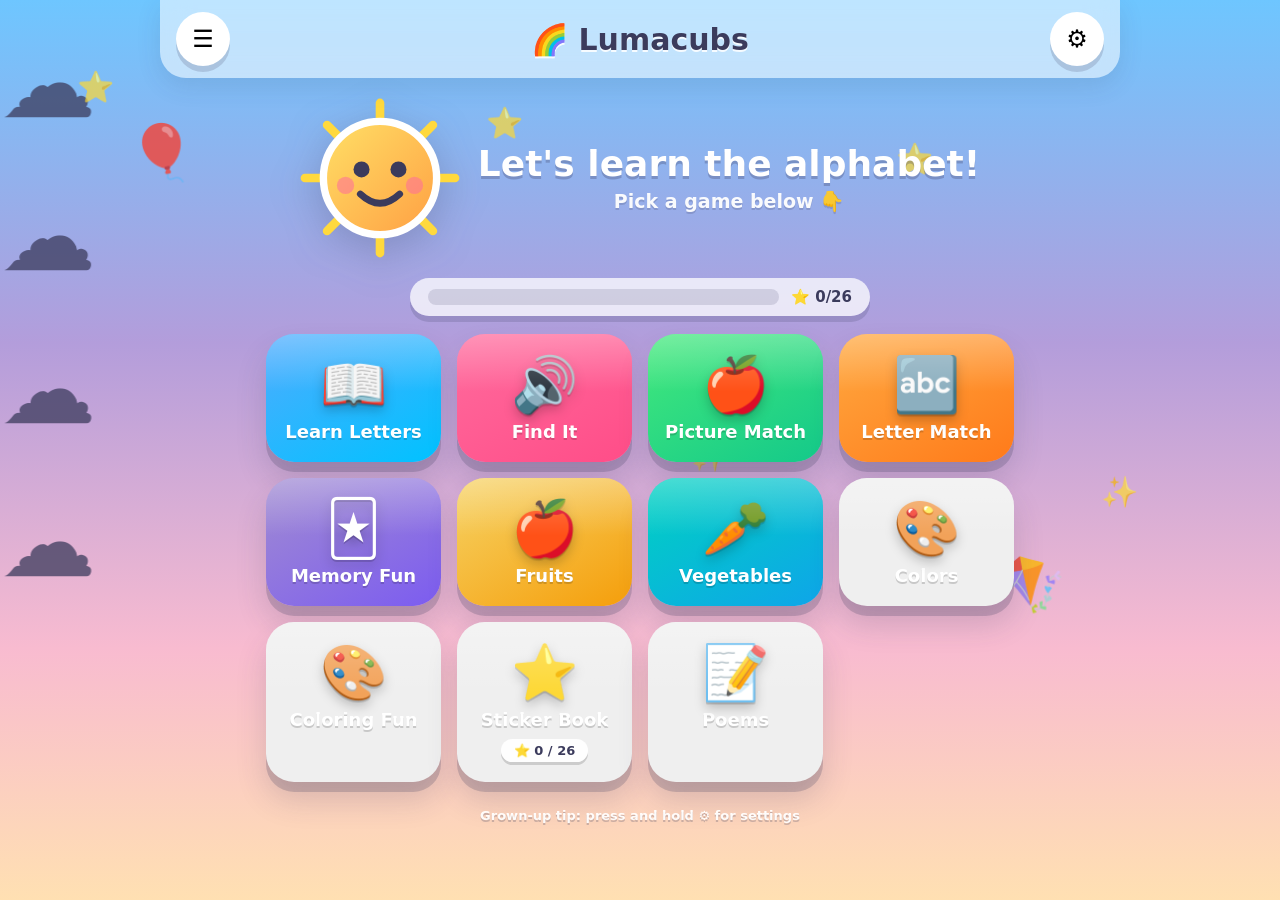
==== Lumacubs.html @ 4fc6a727 "Pheonics added, Project name change" ====
<!DOCTYPE html>
<html lang="en">
<head>
  <meta charset="utf-8">
  <meta name="viewport" content="width=device-width, initial-scale=1, maximum-scale=1, user-scalable=no, viewport-fit=cover">
  <title>Lumacubs — Alphabet Fun for Little Learners</title>
  <meta name="description" content="Lumacubs is a colorful alphabet game for toddlers, built around everyday essentials like milk, toothbrush and soap.">
  <meta name="theme-color" content="#aee9ff">
  <meta name="mobile-web-app-capable" content="yes">
  <meta name="apple-mobile-web-app-capable" content="yes">
  <meta name="apple-mobile-web-app-status-bar-style" content="default">
  <meta name="apple-mobile-web-app-title" content="Lumacubs">
  <style>
/* ============================================================
   Lumacubs — v2 playful redesign
   Sky-candy scene, gradient tiles, mascot, springy motion
   ============================================================ */

:root {
  --pink:   #ff6b9d;
  --yellow: #ffd93d;
  --green:  #6bcb77;
  --blue:   #4d96ff;
  --orange: #ff9f43;
  --purple: #a78bfa;
  --ink:    #3b3b5c;
  --paper:  #ffffff;
  --good:   #d9f7e2;
  --spring: cubic-bezier(0.34, 1.56, 0.64, 1);
  --shadow: 0 6px 0 rgba(59, 59, 92, 0.18);
}

* { box-sizing: border-box; -webkit-tap-highlight-color: transparent; }

html, body { height: 100%; }

body {
  margin: 0;
  font-family: ui-rounded, "SF Pro Rounded", "Segoe UI", system-ui, -apple-system, sans-serif;
  color: var(--ink);
  background: linear-gradient(180deg, #6ec6ff 0%, #b39ddb 38%, #f8bbd0 72%, #ffe0b2 100%);
  background-attachment: fixed;
  min-height: 100vh;
  user-select: none;
  -webkit-user-select: none;
  touch-action: manipulation;
  overflow-x: hidden;
}

button {
  font-family: inherit;
  touch-action: manipulation;
}
button:focus-visible { outline: 3px solid var(--blue); outline-offset: 2px; }

.hidden { display: none !important; }

/* ---------------- floating background scene ---------------- */

#bg {
  position: fixed;
  inset: 0;
  pointer-events: none;
  z-index: 0;
  overflow: hidden;
}

#bg .deco {
  position: absolute;
  top: -12%;
  will-change: transform;
  line-height: 1;
}
#bg .deco.cloud   { font-size: clamp(46px, 9vw, 96px); opacity: 0.75; animation: drift linear infinite; }
#bg .deco.balloon { font-size: clamp(30px, 5vw, 54px); opacity: 0.8;  animation: sway ease-in-out infinite alternate; }
#bg .deco.spark   { font-size: clamp(18px, 3vw, 30px); opacity: 0.7;  animation: twinkle ease-in-out infinite; }
#bg .deco.bubble {
  border-radius: 50%;
  background: radial-gradient(circle at 32% 30%, rgba(255, 255, 255, 0.9), rgba(255, 255, 255, 0.25));
  border: 2px solid rgba(255, 255, 255, 0.65);
  animation: rise linear infinite;
}

@keyframes drift {
  from { transform: translateX(-18vw); }
  to   { transform: translateX(118vw); }
}
@keyframes sway {
  from { transform: translateY(0) rotate(-6deg); }
  to   { transform: translateY(34px) rotate(6deg); }
}
@keyframes twinkle {
  0%, 100% { transform: scale(0.7); opacity: 0.35; }
  50%      { transform: scale(1.2); opacity: 0.9; }
}
@keyframes rise {
  from { transform: translateY(0); }
  to   { transform: translateY(-115vh); }
}

/* ---------------- top bar ---------------- */

#topbar {
  position: sticky;
  top: 0;
  z-index: 40;
  display: flex;
  align-items: center;
  gap: 12px;
  padding: max(12px, env(safe-area-inset-top)) 16px 12px;
  max-width: 960px;
  margin: 0 auto;
  background: rgba(255, 255, 255, 0.55);
  backdrop-filter: blur(14px);
  -webkit-backdrop-filter: blur(14px);
  border-radius: 0 0 26px 26px;
  box-shadow: 0 8px 24px rgba(59, 59, 92, 0.12);
}

#title {
  flex: 1;
  text-align: center;
  font-size: clamp(20px, 4vw, 30px);
  font-weight: 900;
  margin: 0;
  text-shadow: 0 2px 0 rgba(255, 255, 255, 0.85);
}

.icon-btn {
  width: 54px;
  height: 54px;
  flex: 0 0 54px;
  border: none;
  border-radius: 50%;
  background: var(--paper);
  box-shadow: var(--shadow);
  font-size: 24px;
  cursor: pointer;
  display: flex;
  align-items: center;
  justify-content: center;
  position: relative;
  overflow: hidden;
  transition: transform 0.15s var(--spring);
}
.icon-btn:active { transform: translateY(4px) scale(0.96); box-shadow: 0 2px 0 rgba(59, 59, 92, 0.18); }

.icon-btn.holding::after {
  content: "";
  position: absolute;
  inset: 0;
  background: rgba(77, 150, 255, 0.4);
  animation: fillHold 3s linear forwards;
}
@keyframes fillHold { from { clip-path: inset(0 100% 0 0); } to { clip-path: inset(0 0 0 0); } }

/* ---------------- screens ---------------- */

#screen {
  position: relative;
  z-index: 1;
  padding-bottom: max(48px, env(safe-area-inset-bottom));
  max-width: 960px;
  margin: 0 auto;
}
#screen > * { animation: fadeInUp 0.4s var(--spring) both; }

@keyframes fadeInUp {
  from { opacity: 0; transform: translateY(22px); }
  to   { opacity: 1; transform: translateY(0); }
}

/* ---------------- home hero ---------------- */

.hero {
  display: flex;
  align-items: center;
  gap: 18px;
  padding: 20px 20px 6px;
  flex-wrap: wrap;
  justify-content: center;
}

.mascot-svg {
  width: clamp(110px, 24vw, 160px);
  height: auto;
  filter: drop-shadow(0 10px 18px rgba(59, 59, 92, 0.25));
  animation: bob 3s ease-in-out infinite;
}
@keyframes bob {
  0%, 100% { transform: translateY(0) rotate(-2deg); }
  50%      { transform: translateY(-12px) rotate(2deg); }
}

.hero-text { text-align: center; }
.hero-title {
  font-size: clamp(24px, 5vw, 36px);
  font-weight: 900;
  color: #fff;
  text-shadow: 0 3px 0 rgba(59, 59, 92, 0.28);
  line-height: 1.15;
}
.hero-sub {
  margin-top: 6px;
  font-size: clamp(15px, 3vw, 19px);
  font-weight: 800;
  color: rgba(255, 255, 255, 0.95);
  text-shadow: 0 2px 0 rgba(59, 59, 92, 0.2);
}

.mini-progress {
  display: flex;
  align-items: center;
  gap: 12px;
  width: min(460px, calc(100% - 40px));
  margin: 14px auto 4px;
  background: rgba(255, 255, 255, 0.75);
  border-radius: 999px;
  padding: 10px 18px;
  box-shadow: var(--shadow);
}
.mini-bar {
  flex: 1;
  height: 16px;
  border-radius: 999px;
  background: rgba(59, 59, 92, 0.15);
  overflow: hidden;
}
.mini-fill {
  height: 100%;
  border-radius: 999px;
  background: linear-gradient(90deg, #ffd93d, #ff9f43);
  box-shadow: inset 0 -3px 0 rgba(0, 0, 0, 0.12);
  transition: width 0.6s var(--spring);
}
.mini-progress .mini-label { font-weight: 900; font-size: 15px; white-space: nowrap; }

/* ---------------- mode tiles ---------------- */

.mode-grid {
  display: grid;
  grid-template-columns: repeat(auto-fit, minmax(160px, 1fr));
  gap: 16px;
  max-width: 780px;
  margin: 18px auto 0;
  padding: 0 16px;
}

.mode-btn {
  border: none;
  cursor: pointer;
  border-radius: 28px;
  padding: 24px 12px 20px;
  color: #fff;
  font-weight: 900;
  font-size: 18px;
  display: flex;
  flex-direction: column;
  align-items: center;
  gap: 9px;
  position: relative;
  overflow: hidden;
  text-shadow: 0 2px 0 rgba(0, 0, 0, 0.16);
  box-shadow: 0 10px 0 rgba(59, 59, 92, 0.22), 0 18px 30px rgba(59, 59, 92, 0.18);
  transition: transform 0.18s var(--spring), box-shadow 0.18s;
  animation: tileIn 0.5s var(--spring) both;
}
.mode-btn:nth-child(1) { background: linear-gradient(150deg, #4facfe, #00c2ff); animation-delay: 0.03s; }
.mode-btn:nth-child(2) { background: linear-gradient(150deg, #ff6b9d, #ff4d88); animation-delay: 0.09s; }
.mode-btn:nth-child(3) { background: linear-gradient(150deg, #43e97b, #14c98a); animation-delay: 0.15s; }
.mode-btn:nth-child(4) { background: linear-gradient(150deg, #ffa940, #ff7a1a); animation-delay: 0.21s; }
.mode-btn:nth-child(5) { background: linear-gradient(150deg, #a18cd1, #7c5cf0); animation-delay: 0.27s; }
.mode-btn:nth-child(6) { background: linear-gradient(150deg, #f6d365, #f59e0b); animation-delay: 0.33s; }
.mode-btn:nth-child(7) { background: linear-gradient(150deg, #00d2c1, #0ea5e9); animation-delay: 0.39s; }

.mode-btn::after {
  content: "";
  position: absolute;
  inset: 0;
  background: linear-gradient(180deg, rgba(255, 255, 255, 0.28), transparent 45%);
  pointer-events: none;
}

.mode-btn:hover { transform: translateY(-4px) scale(1.02); }
.mode-btn:active {
  transform: translateY(6px) scale(0.97);
  box-shadow: 0 3px 0 rgba(59, 59, 92, 0.22), 0 8px 16px rgba(59, 59, 92, 0.16);
}

.mode-btn .m-emoji {
  font-size: 54px;
  line-height: 1;
  filter: drop-shadow(0 5px 6px rgba(0, 0, 0, 0.22));
  animation: float 3s ease-in-out infinite;
}
.mode-btn:nth-child(2n) .m-emoji { animation-delay: 0.5s; }
.mode-btn:nth-child(3n) .m-emoji { animation-delay: 1s; }

@keyframes tileIn {
  from { opacity: 0; transform: translateY(30px) scale(0.85); }
  to   { opacity: 1; transform: translateY(0) scale(1); }
}

.badge {
  background: rgba(255, 255, 255, 0.95);
  color: var(--ink);
  border-radius: 999px;
  font-size: 13px;
  padding: 4px 13px;
  text-shadow: none;
  box-shadow: 0 3px 0 rgba(0, 0, 0, 0.15);
}

.parent-tip {
  text-align: center;
  font-size: 13px;
  font-weight: 700;
  color: rgba(255, 255, 255, 0.95);
  text-shadow: 0 2px 0 rgba(59, 59, 92, 0.25);
  margin-top: 26px;
  padding: 0 16px;
}

/* ---------------- shared cards ---------------- */

.grid {
  max-width: 900px;
  margin: 0 auto;
  padding: 18px 16px 0;
  display: grid;
  gap: 13px;
}

.card {
  background: var(--paper);
  border: none;
  border-radius: 24px;
  box-shadow: var(--shadow);
  min-height: 96px;
  cursor: pointer;
  font-weight: 900;
  color: var(--ink);
  display: flex;
  flex-direction: column;
  align-items: center;
  justify-content: center;
  gap: 6px;
  padding: 12px 8px;
  font-size: 24px;
  position: relative;
  transition: transform 0.16s var(--spring), box-shadow 0.16s, background 0.15s;
}
.card:hover { transform: translateY(-3px); box-shadow: 0 10px 0 rgba(59, 59, 92, 0.16); }
.card:active { transform: scale(0.94); box-shadow: 0 3px 0 rgba(59, 59, 92, 0.18); }

.emoji-bubble {
  width: clamp(52px, 12vw, 68px);
  height: clamp(52px, 12vw, 68px);
  border-radius: 50%;
  display: flex;
  align-items: center;
  justify-content: center;
  font-size: clamp(30px, 7vw, 40px);
  background: var(--soft, #eef2ff);
  box-shadow: inset 0 -4px 0 rgba(59, 59, 92, 0.08);
}
.card .letter {
  font-size: clamp(22px, 5vw, 30px);
  line-height: 1;
  color: var(--accent, var(--ink));
}
.card .word { font-size: 13px; font-weight: 800; opacity: 0.6; }
.card .pair-emoji { font-size: clamp(34px, 9vw, 54px); line-height: 1.1; }
.card .lower { font-size: clamp(30px, 8vw, 44px); text-transform: lowercase; }

.card.right {
  background: var(--good);
  animation: pop 0.4s var(--spring);
  box-shadow: 0 0 0 5px rgba(107, 203, 119, 0.55), var(--shadow);
}

@keyframes pop {
  0%   { transform: scale(1); }
  45%  { transform: scale(1.14); }
  100% { transform: scale(1); }
}

/* ---------------- learn mode ---------------- */

.learn-grid { grid-template-columns: repeat(auto-fill, minmax(92px, 1fr)); }

.learn-card-wrap {
  min-width: 0;
  position: relative;
  padding-bottom: 44px;
}
.learn-card-wrap .learn-card {
  width: 100%;
}
.learn-card-speaker {
  position: absolute;
  right: 5px;
  bottom: 0;
  z-index: 2;
  width: 40px;
  height: 40px;
  padding: 0;
  border: 2px solid #fff;
  border-radius: 50%;
  background: rgba(255, 255, 255, 0.94);
  color: var(--ink);
  font-size: 18px;
  box-shadow: 0 3px 0 rgba(59, 59, 92, 0.16);
  cursor: pointer;
  touch-action: manipulation;
}
.learn-card-speaker:active { transform: scale(0.92); }

.learn-card { animation: bounceIn 0.5s var(--spring) both; }
.learn-card .emoji-bubble { animation: float 3.4s ease-in-out infinite; }

.overlay {
  position: fixed;
  inset: 0;
  background: rgba(45, 45, 74, 0.6);
  backdrop-filter: blur(4px);
  -webkit-backdrop-filter: blur(4px);
  display: flex;
  align-items: center;
  justify-content: center;
  z-index: 50;
  padding: 20px;
  animation: fadeIn 0.2s;
}

.popup {
  background: var(--paper);
  border-radius: 36px;
  padding: 34px 32px 28px;
  text-align: center;
  max-width: 430px;
  width: 100%;
  position: relative;
  box-shadow: 0 26px 70px rgba(25, 25, 50, 0.45);
  animation: bounceIn 0.45s var(--spring);
}

.close-btn {
  position: absolute;
  top: -16px;
  right: -16px;
  width: 58px;
  height: 58px;
  border: 4px solid #fff;
  border-radius: 50%;
  background: var(--pink);
  color: #fff;
  font-size: 24px;
  font-weight: 900;
  box-shadow: 0 6px 0 rgba(59, 59, 92, 0.25);
  cursor: pointer;
  transition: transform 0.15s var(--spring);
}
.close-btn:active { transform: translateY(5px) scale(0.95); }

.learn-popup { overflow: hidden; }

.learn-slider {
  width: 100%;
  overflow: hidden;
  touch-action: pan-y;
  perspective: 1000px;
}

.learn-slide {
  width: 100%;
  display: flex;
  justify-content: center;
  padding: 6px 0 4px;
}

.learn-slide.slide-out-left  { animation: learnSlideOutLeft 0.16s ease-in forwards; }
.learn-slide.slide-out-right { animation: learnSlideOutRight 0.16s ease-in forwards; }
.learn-slide.slide-in-left   { animation: learnSlideInLeft 0.22s var(--spring) both; }
.learn-slide.slide-in-right  { animation: learnSlideInRight 0.22s var(--spring) both; }

@keyframes learnSlideOutLeft {
  to { transform: translateX(-28%) scale(0.94); opacity: 0; }
}
@keyframes learnSlideOutRight {
  to { transform: translateX(28%) scale(0.94); opacity: 0; }
}
@keyframes learnSlideInLeft {
  from { transform: translateX(-28%) scale(0.94); opacity: 0; }
  to   { transform: translateX(0) scale(1); opacity: 1; }
}
@keyframes learnSlideInRight {
  from { transform: translateX(28%) scale(0.94); opacity: 0; }
  to   { transform: translateX(0) scale(1); opacity: 1; }
}

.flip-card {
  width: min(100%, 300px);
  height: clamp(280px, 68vw, 360px);
  border: 0;
  padding: 0;
  background: transparent;
  cursor: pointer;
  perspective: 1200px;
  -webkit-tap-highlight-color: transparent;
}
.flip-inner {
  position: relative;
  display: block;
  width: 100%;
  height: 100%;
  transform-style: preserve-3d;
  transition: transform 0.55s var(--spring);
}
.flip-card.is-flipped .flip-inner { transform: rotateY(180deg); }

.flip-face {
  position: absolute;
  inset: 0;
  border-radius: 28px;
  backface-visibility: hidden;
  -webkit-backface-visibility: hidden;
  display: flex;
  flex-direction: column;
  align-items: center;
  justify-content: center;
  gap: 10px;
  box-shadow: 0 14px 0 rgba(59, 59, 92, 0.14), 0 18px 36px rgba(59, 59, 92, 0.16);
}

.flip-front {
  background:
    radial-gradient(circle at 30% 24%, #ffffff, var(--soft, #ffe4ee) 70%),
    linear-gradient(160deg, var(--soft, #ffe4ee), #fff);
  border: 4px solid rgba(255, 255, 255, 0.95);
  outline: 3px solid var(--accent, var(--pink));
  outline-offset: -6px;
}

.flip-back {
  background: linear-gradient(165deg, #fff 0%, var(--soft, #ffe4ee) 100%);
  border: 4px solid var(--accent, var(--pink));
  transform: rotateY(180deg);
}

.flip-cue {
  font-size: 13px;
  font-weight: 800;
  color: rgba(59, 59, 92, 0.55);
  letter-spacing: 0.02em;
}

.learn-phonics {
  display: inline-block;
  font-size: clamp(18px, 4.4vw, 24px);
  font-weight: 900;
  color: var(--accent, var(--pink));
  background: rgba(255, 255, 255, 0.85);
  padding: 6px 16px;
  border-radius: 999px;
  box-shadow: 0 4px 0 rgba(59, 59, 92, 0.12);
}

.learn-phonics-back {
  margin-top: 2px;
  font-size: clamp(14px, 3.4vw, 17px);
  font-weight: 800;
  color: rgba(59, 59, 92, 0.7);
}

.learn-emoji {
  width: clamp(96px, 26vw, 140px);
  height: clamp(96px, 26vw, 140px);
  margin: 0 auto;
  border-radius: 50%;
  display: flex;
  align-items: center;
  justify-content: center;
  font-size: clamp(56px, 15vw, 88px);
  background: radial-gradient(circle at 32% 26%, #fff, var(--soft, #ffe4ee));
  box-shadow: inset 0 -8px 0 rgba(59, 59, 92, 0.07), 0 10px 24px rgba(59, 59, 92, 0.14);
  animation: bob 2.6s ease-in-out infinite;
  flex-shrink: 0;
}

.flip-front .learn-emoji-front {
  width: clamp(100px, 28vw, 148px);
  height: clamp(100px, 28vw, 148px);
  font-size: clamp(60px, 16vw, 96px);
}

.flip-back .learn-emoji-back {
  width: clamp(120px, 32vw, 168px);
  height: clamp(120px, 32vw, 168px);
  font-size: clamp(72px, 19vw, 112px);
}

.learn-letter {
  font-size: clamp(56px, 14vw, 84px);
  font-weight: 900;
  line-height: 1;
  margin-top: 0;
  background: linear-gradient(135deg, #ff6b9d 0%, #ff9f43 30%, #ffd93d 55%, #6bcb77 80%, #4d96ff 100%);
  -webkit-background-clip: text;
  background-clip: text;
  color: transparent;
  filter: drop-shadow(0 5px 0 rgba(59, 59, 92, 0.15));
}

.learn-word {
  display: inline-block;
  margin-top: 4px;
  font-size: clamp(22px, 5vw, 30px);
  font-weight: 900;
  color: #fff;
  background: var(--accent, var(--pink));
  padding: 7px 24px;
  border-radius: 999px;
  box-shadow: 0 5px 0 rgba(59, 59, 92, 0.18);
}

.learn-nav {
  display: flex;
  align-items: center;
  justify-content: space-between;
  gap: 12px;
  margin: 20px auto 0;
  max-width: 260px;
}
.learn-nav-btn {
  flex: 0 0 48px;
  width: 48px;
  height: 48px;
  padding: 0;
  border: 0;
  border-radius: 50%;
  background: var(--accent, var(--pink));
  color: #fff;
  font-size: 26px;
  font-weight: 900;
  box-shadow: 0 5px 0 rgba(59, 59, 92, 0.2);
  cursor: pointer;
  touch-action: manipulation;
}
.learn-nav-btn:active:not(:disabled) { transform: translateY(3px); }
.learn-nav-btn:disabled {
  opacity: 0.4;
  box-shadow: none;
  cursor: not-allowed;
}
.learn-nav-counter {
  min-width: 76px;
  color: var(--ink);
  font-size: 14px;
  font-weight: 900;
  text-align: center;
  white-space: nowrap;
}

.hint {
  margin-top: 14px;
  font-size: 14px;
  font-weight: 800;
  color: rgba(59, 59, 92, 0.6);
  animation: twinkle 1.8s ease-in-out infinite;
}

/* ---------------- find it ---------------- */

.find-wrap {
  max-width: 780px;
  margin: 0 auto;
  padding: 16px 16px 0;
  display: flex;
  flex-direction: column;
  align-items: center;
  gap: 20px;
}

.ask-row {
  display: flex;
  align-items: flex-start;
  gap: 12px;
  width: 100%;
  justify-content: center;
}

.ask-avatar {
  width: clamp(56px, 13vw, 74px);
  height: clamp(56px, 13vw, 74px);
  flex: 0 0 auto;
  border-radius: 50%;
  background: radial-gradient(circle at 32% 26%, #fff, #ffe4ee);
  border: 4px solid #fff;
  box-shadow: var(--shadow);
  display: flex;
  align-items: center;
  justify-content: center;
  font-size: clamp(30px, 7vw, 42px);
  animation: bob 2.8s ease-in-out infinite;
}

.speech-bubble {
  position: relative;
  background: var(--paper);
  border-radius: 24px;
  padding: 14px 18px;
  box-shadow: var(--shadow);
  display: flex;
  align-items: center;
  gap: 14px;
  flex-wrap: wrap;
  justify-content: center;
  max-width: 480px;
}
.speech-bubble::before {
  content: "";
  position: absolute;
  left: -11px;
  top: 20px;
  border: 11px solid transparent;
  border-right-color: var(--paper);
}

.prompt-text {
  font-size: clamp(18px, 4vw, 26px);
  font-weight: 900;
}

.repeat-btn {
  width: 60px;
  height: 60px;
  flex: 0 0 60px;
  border: none;
  border-radius: 50%;
  background: linear-gradient(150deg, #4facfe, #00c2ff);
  color: #fff;
  font-size: 27px;
  cursor: pointer;
  box-shadow: 0 6px 0 rgba(59, 59, 92, 0.28);
  transition: transform 0.15s var(--spring);
}
.repeat-btn:active { transform: translateY(5px) scale(0.95); box-shadow: 0 1px 0 rgba(59, 59, 92, 0.28); }
.repeat-btn.small { width: 52px; height: 52px; flex-basis: 52px; font-size: 23px; }

.choice-grid {
  display: grid;
  grid-template-columns: repeat(auto-fit, minmax(126px, 1fr));
  gap: 15px;
  width: 100%;
}
.choice-grid .card { min-height: 158px; }

/* ---------------- level stars ---------------- */

.level-stars { display: flex; gap: 7px; align-items: center; }
.level-stars .star {
  font-size: 24px;
  line-height: 1;
  filter: grayscale(1) opacity(0.45);
  transition: transform 0.3s var(--spring);
}
.level-stars .star.on {
  filter: none;
  animation: twinkle 1.6s ease-in-out infinite;
}
.level-stars .star.on:nth-child(2) { animation-delay: 0.25s; }
.level-stars .star.on:nth-child(3) { animation-delay: 0.5s; }
.level-stars .star.on:nth-child(4) { animation-delay: 0.75s; }

/* ---------------- matching games ---------------- */

.match-wrap {
  max-width: 760px;
  margin: 0 auto;
  padding: 16px 16px 0;
  display: flex;
  flex-direction: column;
  align-items: center;
  gap: 18px;
}

.match-head { display: flex; align-items: center; gap: 16px; justify-content: center; }

.match-board {
  display: flex;
  gap: clamp(14px, 5vw, 34px);
  justify-content: center;
  width: 100%;
}

.match-col-wrap {
  flex: 1;
  max-width: 250px;
  display: flex;
  flex-direction: column;
  gap: 10px;
  background: rgba(255, 255, 255, 0.42);
  border: 3px solid rgba(255, 255, 255, 0.75);
  border-radius: 28px;
  padding: 14px 14px 16px;
  backdrop-filter: blur(6px);
  -webkit-backdrop-filter: blur(6px);
  box-shadow: 0 10px 26px rgba(59, 59, 92, 0.12);
}

.col-chip {
  align-self: center;
  font-size: 26px;
  background: var(--paper);
  border-radius: 999px;
  padding: 6px 18px;
  box-shadow: var(--shadow);
  animation: pop 0.4s var(--spring);
}

.match-col { display: flex; flex-direction: column; gap: 12px; }
.match-col .card { min-height: 82px; font-size: 34px; }

.match-col .card.selected {
  background: var(--yellow);
  transform: scale(1.06) rotate(-1.5deg);
  box-shadow: 0 0 0 5px rgba(255, 217, 61, 0.55), var(--shadow);
}

.match-col .card.matched {
  background: var(--good);
  opacity: 0.85;
  box-shadow: none;
  transform: none;
  pointer-events: none;
  position: relative;
}
.match-col .card.matched::after {
  content: "✅";
  position: absolute;
  top: 6px;
  right: 8px;
  font-size: 18px;
  animation: pop 0.4s var(--spring);
}

/* ---------------- memory ---------------- */

.mem-wrap {
  display: flex;
  flex-direction: column;
  align-items: center;
  gap: 18px;
  padding: 16px 16px 0;
}

.memory-grid {
  display: grid;
  grid-template-columns: repeat(4, 1fr);
  gap: 13px;
  max-width: 490px;
  width: 100%;
}

.mem-card {
  position: relative;
  aspect-ratio: 1;
  min-height: 68px;
  border: none;
  background: transparent;
  cursor: pointer;
  padding: 0;
  perspective: 750px;
  transform: rotate(var(--rot, 0deg));
  transition: transform 0.2s var(--spring);
}
.mem-card:active { transform: rotate(var(--rot, 0deg)) scale(0.94); }

.mem-inner {
  position: absolute;
  inset: 0;
  transform-style: preserve-3d;
  transition: transform 0.4s var(--spring);
}
.mem-card.flipped .mem-inner,
.mem-card.done .mem-inner { transform: rotateY(180deg); }

.mem-face {
  position: absolute;
  inset: 0;
  backface-visibility: hidden;
  -webkit-backface-visibility: hidden;
  border-radius: 20px;
  display: flex;
  align-items: center;
  justify-content: center;
  font-weight: 900;
  box-shadow: var(--shadow);
}

.mem-back {
  background:
    radial-gradient(circle at 22% 28%, rgba(255, 255, 255, 0.35) 0 14%, transparent 15%),
    radial-gradient(circle at 74% 64%, rgba(255, 255, 255, 0.3) 0 12%, transparent 13%),
    linear-gradient(140deg, #a18cd1, #6d5ef0);
  color: #fff;
  font-size: clamp(26px, 7vw, 38px);
  border: 3px solid rgba(255, 255, 255, 0.65);
}

.mem-front {
  background: var(--paper);
  transform: rotateY(180deg);
  font-size: clamp(28px, 8vw, 46px);
  border: 3px solid #fff;
}

.mem-card.done { pointer-events: none; }
.mem-card.done .mem-front { background: var(--good); border-color: #b7ecc8; }
.mem-card.done { animation: pop 0.4s var(--spring); }

/* ---------------- sticker book ---------------- */

.sticker-wrap {
  max-width: 880px;
  margin: 0 auto;
  padding: 16px 16px 0;
  display: flex;
  flex-direction: column;
  align-items: center;
  gap: 20px;
}

.progress-wrap {
  width: min(480px, 100%);
  background: rgba(255, 255, 255, 0.8);
  border-radius: 999px;
  padding: 12px 20px;
  box-shadow: var(--shadow);
  display: flex;
  flex-direction: column;
  gap: 8px;
}
.progress-bar {
  height: 20px;
  border-radius: 999px;
  background: rgba(59, 59, 92, 0.15);
  overflow: hidden;
  box-shadow: inset 0 3px 5px rgba(59, 59, 92, 0.18);
}
.progress-fill {
  height: 100%;
  border-radius: 999px;
  background: linear-gradient(90deg, #ffd93d, #ff9f43, #ff6b9d);
  background-size: 200% 100%;
  animation: shimmer 2.4s linear infinite;
  box-shadow: inset 0 -4px 0 rgba(0, 0, 0, 0.12);
  transition: width 0.7s var(--spring);
}
@keyframes shimmer { to { background-position: 200% 0; } }
.progress-label { text-align: center; font-weight: 900; font-size: clamp(16px, 4vw, 20px); }

.sticker-grid {
  display: grid;
  grid-template-columns: repeat(auto-fill, minmax(84px, 1fr));
  gap: 14px;
  width: 100%;
}

.sticker {
  border: 4px solid var(--accent, #ffd93d);
  border-radius: 50%;
  aspect-ratio: 1;
  background: radial-gradient(circle at 32% 26%, #fff, var(--soft, #fff7dd));
  box-shadow: 0 7px 0 rgba(59, 59, 92, 0.16), 0 14px 22px rgba(59, 59, 92, 0.12);
  display: flex;
  flex-direction: column;
  align-items: center;
  justify-content: center;
  gap: 1px;
  cursor: pointer;
  font-weight: 900;
  min-height: 84px;
  padding: 6px;
  transition: transform 0.18s var(--spring);
}
.sticker:hover { transform: translateY(-4px) rotate(-3deg); }
.sticker:active { transform: scale(0.92); }
.sticker .s-emoji { font-size: clamp(30px, 7vw, 40px); line-height: 1; }
.sticker .s-letter { font-size: 15px; color: var(--accent, var(--ink)); }

.sticker.locked {
  border-style: dashed;
  border-color: rgba(59, 59, 92, 0.3);
  background: rgba(255, 255, 255, 0.4);
  color: rgba(59, 59, 92, 0.45);
  cursor: default;
  box-shadow: none;
}
.sticker.locked .s-emoji { filter: grayscale(1); opacity: 0.3; }
.sticker.locked .s-letter { color: rgba(59, 59, 92, 0.45); }
.sticker.locked::after {
  content: "🔒";
  position: absolute;
  font-size: 14px;
  transform: translate(26px, -24px);
}
.sticker { position: relative; }

/* ---------------- poems ---------------- */

.poem-list {
  max-width: 640px;
  margin: 0 auto;
  padding: 18px 16px 0;
  display: flex;
  flex-direction: column;
  gap: 15px;
}

.poem-card {
  border: none;
  border-radius: 26px;
  padding: 18px 22px;
  display: flex;
  align-items: center;
  gap: 16px;
  cursor: pointer;
  color: #fff;
  font-weight: 900;
  text-align: left;
  position: relative;
  overflow: hidden;
  background: var(--accent, #4d96ff);
  box-shadow: 0 10px 0 rgba(59, 59, 92, 0.22), 0 16px 28px rgba(59, 59, 92, 0.16);
  text-shadow: 0 2px 0 rgba(0, 0, 0, 0.18);
  transition: transform 0.18s var(--spring), box-shadow 0.18s;
  animation: tileIn 0.5s var(--spring) both;
}
.poem-card:nth-child(1) { animation-delay: 0.03s; }
.poem-card:nth-child(2) { animation-delay: 0.1s; }
.poem-card:nth-child(3) { animation-delay: 0.17s; }
.poem-card:nth-child(4) { animation-delay: 0.24s; }

.poem-card::after {
  content: "";
  position: absolute;
  inset: 0;
  background: linear-gradient(180deg, rgba(255, 255, 255, 0.28), transparent 52%);
  pointer-events: none;
}

.poem-card:hover { transform: translateY(-4px); }
.poem-card:active {
  transform: translateY(6px) scale(0.98);
  box-shadow: 0 3px 0 rgba(59, 59, 92, 0.22), 0 8px 16px rgba(59, 59, 92, 0.14);
}

.poem-emoji {
  font-size: 42px;
  line-height: 1;
  filter: drop-shadow(0 4px 5px rgba(0, 0, 0, 0.28));
  animation: float 3s ease-in-out infinite;
}
.poem-texts { display: flex; flex-direction: column; gap: 4px; }
.poem-title { font-size: clamp(17px, 4vw, 23px); line-height: 1.15; }
.poem-meta { font-size: 13px; font-weight: 700; opacity: 0.92; text-shadow: none; }

/* --- poem reader --- */

.poem-reader {
  max-width: 680px;
  margin: 0 auto;
  padding: 16px 16px 0;
  display: flex;
  flex-direction: column;
  align-items: center;
  gap: 16px;
}

.reader-head {
  display: flex;
  align-items: center;
  gap: 14px;
  justify-content: center;
  flex-wrap: wrap;
}

.reader-title {
  background: rgba(255, 255, 255, 0.88);
  padding: 11px 24px;
  border-radius: 999px;
  font-weight: 900;
  font-size: clamp(16px, 4vw, 22px);
  box-shadow: var(--shadow);
}

.poem-lines { display: flex; flex-direction: column; gap: 9px; width: 100%; }

.poem-line {
  background: rgba(255, 255, 255, 0.78);
  border: 3px solid rgba(255, 255, 255, 0.92);
  border-radius: 18px;
  padding: 11px 16px;
  font-size: clamp(17px, 4.2vw, 24px);
  font-weight: 800;
  text-align: center;
  cursor: pointer;
  box-shadow: 0 4px 0 rgba(59, 59, 92, 0.12);
  transition: background 0.25s, transform 0.25s var(--spring), box-shadow 0.25s;
}
.poem-line:hover { transform: translateY(-2px); }
.poem-line.active {
  background: var(--yellow);
  border-color: #fff;
  transform: scale(1.035);
  box-shadow: 0 7px 0 rgba(59, 59, 92, 0.18);
}

.reader-hint {
  font-size: 14px;
  font-weight: 800;
  color: rgba(255, 255, 255, 0.96);
  text-shadow: 0 2px 0 rgba(59, 59, 92, 0.28);
  text-align: center;
  padding: 0 8px;
}

/* ---------------- profile picker ---------------- */

.profile-grid {
  display: grid;
  grid-template-columns: repeat(auto-fit, minmax(135px, 1fr));
  gap: 16px;
  max-width: 680px;
  margin: 0 auto;
  padding: 22px 16px 0;
}

.profile-card {
  border: none;
  border-radius: 28px;
  background: rgba(255, 255, 255, 0.92);
  box-shadow: var(--shadow);
  padding: 24px 10px 18px;
  display: flex;
  flex-direction: column;
  align-items: center;
  gap: 9px;
  cursor: pointer;
  font-weight: 900;
  font-size: 17px;
  color: var(--ink);
  transition: transform 0.18s var(--spring), box-shadow 0.18s;
  animation: tileIn 0.5s var(--spring) both;
}
.profile-card:hover { transform: translateY(-5px); }
.profile-card:active {
  transform: translateY(5px) scale(0.97);
  box-shadow: 0 3px 0 rgba(59, 59, 92, 0.18);
}

.profile-card .p-avatar {
  font-size: 52px;
  line-height: 1;
  filter: drop-shadow(0 5px 6px rgba(0, 0, 0, 0.2));
}

.profile-card.add {
  background: rgba(255, 255, 255, 0.4);
  border: 4px dashed rgba(255, 255, 255, 0.95);
  color: #fff;
  text-shadow: 0 2px 0 rgba(59, 59, 92, 0.25);
}
.profile-card.guest { background: rgba(255, 255, 255, 0.66); }

.profile-hint {
  text-align: center;
  font-weight: 800;
  font-size: 14px;
  color: rgba(255, 255, 255, 0.96);
  text-shadow: 0 2px 0 rgba(59, 59, 92, 0.25);
  padding: 18px 16px;
}

/* create-profile modal */

.name-input {
  border: 3px solid #e4e4f0;
  border-radius: 16px;
  padding: 14px 16px;
  font-size: 19px;
  font-weight: 800;
  width: 100%;
  text-align: center;
  font-family: inherit;
  color: var(--ink);
  background: #fafaff;
}
.name-input:focus { outline: none; border-color: var(--blue); background: #fff; }
.name-input.wobble { animation: wobble 0.5s; }

.avatar-picker {
  display: grid;
  grid-template-columns: repeat(4, 1fr);
  gap: 10px;
}
.avatar-opt {
  border: 3px solid transparent;
  border-radius: 16px;
  background: #f2f3fa;
  font-size: 30px;
  padding: 9px 4px;
  cursor: pointer;
  transition: transform 0.15s var(--spring), background 0.15s, border-color 0.15s;
}
.avatar-opt:active { transform: scale(0.9); }
.avatar-opt.sel {
  border-color: var(--blue);
  background: #e3efff;
  transform: scale(1.1);
  box-shadow: 0 4px 0 rgba(59, 59, 92, 0.15);
}

/* ---------------- sidebar ---------------- */

.sidebar-overlay {
  position: fixed;
  inset: 0;
  background: rgba(20, 20, 40, 0.45);
  backdrop-filter: blur(3px);
  z-index: 50;
  transition: opacity 0.25s;
}
.sidebar-overlay.hidden { opacity: 0; pointer-events: none; }

.sidebar {
  position: fixed;
  top: 0;
  left: 0;
  bottom: 0;
  width: 280px;
  max-width: 82vw;
  background: linear-gradient(180deg, #ffffff 0%, #f3f4ff 100%);
  box-shadow: 6px 0 30px rgba(59, 59, 92, 0.25);
  z-index: 60;
  display: flex;
  flex-direction: column;
  padding: 0;
  transform: translateX(-100%);
  transition: transform 0.3s var(--spring);
  border-radius: 0 28px 28px 0;
  overflow-y: auto;
}
.sidebar:not(.hidden) { transform: translateX(0); }

.sidebar-header {
  display: flex;
  align-items: center;
  gap: 12px;
  padding: 22px 18px 16px;
  background: linear-gradient(135deg, #6c5ce7, #a29bfe);
  color: #fff;
  border-radius: 0 0 0 0;
}
.sidebar-avatar {
  font-size: 46px;
  line-height: 1;
  filter: drop-shadow(0 4px 6px rgba(0,0,0,0.25));
}
.sidebar-user { flex: 1; display: flex; flex-direction: column; gap: 2px; }
.sidebar-name { font-size: 20px; font-weight: 900; }
.sidebar-status { font-size: 12px; font-weight: 700; opacity: 0.9; }
.sidebar-close {
  background: rgba(255,255,255,0.25);
  border: none;
  color: #fff;
  width: 34px;
  height: 34px;
  border-radius: 50%;
  font-size: 18px;
  font-weight: 900;
  cursor: pointer;
  display: grid;
  place-items: center;
}
.sidebar-close:active { transform: scale(0.9); }

.sidebar-nav {
  display: flex;
  flex-direction: column;
  gap: 6px;
  padding: 16px 12px 8px;
}
.sidebar-link {
  border: none;
  background: transparent;
  text-align: left;
  padding: 14px 16px;
  font-size: 17px;
  font-weight: 800;
  color: var(--ink);
  border-radius: 16px;
  cursor: pointer;
  transition: background 0.15s, transform 0.15s;
  display: flex;
  align-items: center;
  gap: 10px;
}
.sidebar-link:hover { background: rgba(108, 92, 231, 0.1); }
.sidebar-link:active { transform: scale(0.97); background: rgba(108, 92, 231, 0.18); }

.sidebar-actions {
  display: flex;
  flex-direction: column;
  gap: 8px;
  padding: 12px 12px 24px;
  margin-top: auto;
  border-top: 2px solid rgba(108, 92, 231, 0.1);
}
.sidebar-btn {
  border: none;
  background: rgba(108, 92, 231, 0.08);
  color: var(--ink);
  padding: 13px 16px;
  font-size: 15px;
  font-weight: 800;
  border-radius: 16px;
  cursor: pointer;
  text-align: left;
  transition: transform 0.15s, background 0.15s;
}
.sidebar-btn:active { transform: scale(0.97); }
.sidebar-btn.warn { background: rgba(255, 82, 82, 0.12); color: #c0392b; }
.sidebar-btn.hidden { display: none; }

/* ---------------- auth (login / signup) ---------------- */

.auth-wrap {
  display: flex;
  justify-content: center;
  padding: 20px 16px;
}

.auth-box {
  background: rgba(255, 255, 255, 0.95);
  border-radius: 28px;
  padding: 30px 24px;
  max-width: 420px;
  width: 100%;
  box-shadow: var(--shadow);
  display: flex;
  flex-direction: column;
  gap: 14px;
  animation: tileIn 0.5s var(--spring) both;
}

.auth-box h2 {
  text-align: center;
  font-size: 24px;
  margin: 0 0 6px;
  color: var(--ink);
}

.auth-input {
  border: 3px solid #e4e4f0;
  border-radius: 16px;
  padding: 14px 16px;
  font-size: 17px;
  font-weight: 700;
  width: 100%;
  font-family: inherit;
  color: var(--ink);
  background: #fafaff;
  transition: border-color 0.15s, background 0.15s;
}
.auth-input:focus { outline: none; border-color: var(--blue); background: #fff; }

.auth-submit {
  width: 100%;
  padding: 16px;
  font-size: 18px;
  margin-top: 4px;
}

.auth-guest {
  width: 100%;
  background: rgba(108, 92, 231, 0.08);
}

.auth-switch {
  text-align: center;
  font-size: 14px;
  font-weight: 700;
  color: var(--ink);
  opacity: 0.8;
  margin: 0;
}
.auth-switch a {
  color: var(--blue);
  text-decoration: none;
  font-weight: 900;
}
.auth-switch a:hover { text-decoration: underline; }

/* ---------------- coloring ---------------- */

.coloring-wrap {
  display: flex;
  flex-direction: column;
  gap: 16px;
  padding: 10px 12px 24px;
  max-width: 720px;
  margin: 0 auto;
}

.color-palette {
  display: flex;
  flex-wrap: wrap;
  gap: 10px;
  justify-content: center;
  padding: 12px;
  background: rgba(255, 255, 255, 0.85);
  border-radius: 20px;
  box-shadow: var(--shadow);
}

.color-swatch {
  width: 44px;
  height: 44px;
  border-radius: 50%;
  border: 4px solid transparent;
  cursor: pointer;
  transition: transform 0.15s var(--spring), border-color 0.15s;
  box-shadow: 0 3px 0 rgba(59, 59, 92, 0.15);
}
.color-swatch:active { transform: scale(0.9); }
.color-swatch.sel {
  border-color: var(--ink);
  transform: scale(1.15);
  box-shadow: 0 4px 0 rgba(59, 59, 92, 0.25);
}

.coloring-grid {
  display: grid;
  grid-template-columns: repeat(auto-fit, minmax(120px, 1fr));
  gap: 14px;
}

.coloring-card {
  background: rgba(255, 255, 255, 0.9);
  border-radius: 22px;
  padding: 16px 8px;
  text-align: center;
  box-shadow: var(--shadow);
  display: flex;
  flex-direction: column;
  align-items: center;
  gap: 8px;
  animation: tileIn 0.5s var(--spring) both;
}

.coloring-emoji {
  font-size: 64px;
  line-height: 1;
  cursor: pointer;
  transition: transform 0.15s, background 0.2s;
  border-radius: 50%;
  padding: 8px;
}
.coloring-emoji:active { transform: scale(0.9); }

.coloring-name {
  font-size: 15px;
  font-weight: 900;
  color: var(--ink);
}

.coloring-hint {
  text-align: center;
  font-size: 14px;
  font-weight: 800;
  color: rgba(255, 255, 255, 0.96);
  text-shadow: 0 2px 0 rgba(59, 59, 92, 0.25);
  padding: 8px;
}

/* ---------------- profile view ---------------- */

.profile-view {
  display: flex;
  flex-direction: column;
  gap: 16px;
  padding: 10px 12px 24px;
  max-width: 480px;
  margin: 0 auto;
}

.profile-card-view {
  background: linear-gradient(135deg, #6c5ce7, #a29bfe);
  border-radius: 28px;
  padding: 30px 20px;
  text-align: center;
  color: #fff;
  box-shadow: var(--shadow);
  animation: tileIn 0.5s var(--spring) both;
}

.pv-avatar { font-size: 72px; line-height: 1; margin-bottom: 8px; }
.pv-name { font-size: 26px; font-weight: 900; margin-bottom: 4px; }
.pv-email { font-size: 14px; opacity: 0.9; margin-bottom: 4px; }
.pv-joined { font-size: 13px; opacity: 0.8; }

.forgot-result {
  background: rgba(108, 92, 231, 0.1);
  border-radius: 16px;
  padding: 14px;
  margin-top: 8px;
}

.auth-remember {
  display: flex;
  align-items: center;
  gap: 8px;
  font-size: 14px;
  font-weight: 700;
  color: var(--ink);
  cursor: pointer;
}
.auth-remember input { width: 18px; height: 18px; }

/* ---------------- fruits & vegetables ---------------- */

.fv-wrap {
  padding: 10px 12px 24px;
  max-width: 720px;
  margin: 0 auto;
}

.fv-grid {
  display: grid;
  grid-template-columns: repeat(auto-fit, minmax(110px, 1fr));
  gap: 14px;
}

.fv-card {
  background: rgba(255, 255, 255, 0.92);
  border: none;
  border-radius: 22px;
  padding: 16px 8px;
  text-align: center;
  box-shadow: var(--shadow);
  display: flex;
  flex-direction: column;
  align-items: center;
  gap: 6px;
  cursor: pointer;
  transition: transform 0.18s var(--spring);
  animation: tileIn 0.5s var(--spring) both;
}
.fv-card:hover { transform: translateY(-4px); }
.fv-card:active { transform: scale(0.95); }

.fv-emoji { font-size: 52px; line-height: 1; }
.fv-name { font-size: 15px; font-weight: 900; color: var(--ink); }

/* ---------------- colors ---------------- */

.colors-wrap {
  padding: 10px 12px 24px;
  max-width: 720px;
  margin: 0 auto;
}

.colors-grid {
  display: grid;
  grid-template-columns: repeat(auto-fit, minmax(120px, 1fr));
  gap: 14px;
}

.color-card {
  background: rgba(255, 255, 255, 0.92);
  border: none;
  border-radius: 22px;
  padding: 16px 8px;
  text-align: center;
  box-shadow: var(--shadow);
  display: flex;
  flex-direction: column;
  align-items: center;
  gap: 6px;
  cursor: pointer;
  transition: transform 0.18s var(--spring);
  animation: tileIn 0.5s var(--spring) both;
}
.color-card:hover { transform: translateY(-4px); }
.color-card:active { transform: scale(0.95); }

.color-swatch-big {
  width: 60px;
  height: 60px;
  border-radius: 50%;
  border: 4px solid rgba(59, 59, 92, 0.15);
  box-shadow: 0 4px 0 rgba(59, 59, 92, 0.12);
}
.color-name { font-size: 16px; font-weight: 900; color: var(--ink); }
.color-emoji { font-size: 24px; }

/* ---------------- fx: confetti + toasts ---------------- */

#fx {
  position: fixed;
  inset: 0;
  pointer-events: none;
  z-index: 100;
  overflow: hidden;
}

.confetti {
  position: absolute;
  top: -26px;
  width: 14px;
  height: 14px;
  border-radius: 3px;
  animation: fall linear forwards;
}
.confetti.emoji {
  background: none !important;
  border-radius: 0;
  font-size: 24px;
  width: auto;
  height: auto;
}
@keyframes fall {
  to { transform: translateY(112vh) rotate(760deg); opacity: 0.85; }
}

.toast {
  position: absolute;
  left: 50%;
  top: 15%;
  transform: translateX(-50%);
  background: var(--paper);
  border: 4px solid var(--yellow);
  padding: 14px 28px;
  border-radius: 999px;
  font-weight: 900;
  font-size: clamp(18px, 4vw, 26px);
  box-shadow: 0 14px 38px rgba(0, 0, 0, 0.3);
  white-space: nowrap;
  animation: toastPop 1.5s var(--spring) both;
}
@keyframes toastPop {
  0%   { transform: translateX(-50%) scale(0.3); opacity: 0; }
  14%  { transform: translateX(-50%) scale(1.1); opacity: 1; }
  24%  { transform: translateX(-50%) scale(1); opacity: 1; }
  80%  { transform: translateX(-50%) scale(1); opacity: 1; }
  100% { transform: translateX(-50%) scale(0.94); opacity: 0; }
}

/* ---------------- parent modal ---------------- */

.modal {
  position: fixed;
  inset: 0;
  background: rgba(30, 30, 50, 0.55);
  z-index: 60;
  display: flex;
  align-items: center;
  justify-content: center;
  padding: 20px;
}

.modal-box {
  background: var(--paper);
  border-radius: 30px;
  padding: 28px;
  max-width: 400px;
  width: 100%;
  display: flex;
  flex-direction: column;
  gap: 14px;
  box-shadow: 0 24px 70px rgba(0, 0, 0, 0.4);
  animation: bounceIn 0.4s var(--spring);
}
.modal-box h2 { margin: 0; font-size: 24px; font-weight: 900; }
.modal-note { margin: 0; font-size: 14px; opacity: 0.7; }

.p-btn {
  border: none;
  border-radius: 18px;
  padding: 17px;
  font-size: 17px;
  font-weight: 900;
  cursor: pointer;
  box-shadow: var(--shadow);
  background: var(--blue);
  color: #fff;
  transition: transform 0.15s var(--spring);
}
.p-btn:active { transform: translateY(5px); box-shadow: 0 2px 0 rgba(59, 59, 92, 0.18); }
.p-btn.warn { background: var(--pink); }
.p-btn.plain { background: #ececf4; color: var(--ink); }

/* ---------------- shared animations ---------------- */

@keyframes bounceIn {
  0%   { transform: scale(0.3); opacity: 0; }
  60%  { transform: scale(1.07); opacity: 1; }
  80%  { transform: scale(0.96); }
  100% { transform: scale(1); opacity: 1; }
}

@keyframes wobble {
  0%, 100% { transform: translateX(0); }
  20% { transform: translateX(-9px) rotate(-3deg); }
  40% { transform: translateX(8px) rotate(3deg); }
  60% { transform: translateX(-6px) rotate(-2deg); }
  80% { transform: translateX(5px) rotate(2deg); }
}

.card.wobble, .sticker.wobble { animation: wobble 0.5s; }

@keyframes float {
  0%, 100% { transform: translateY(0); }
  50% { transform: translateY(-8px); }
}

@keyframes fadeIn { from { opacity: 0; } to { opacity: 1; } }

/* ---------------- small screens ---------------- */

@media (max-width: 430px) {
  #topbar { gap: 8px; padding-left: 12px; padding-right: 12px; }
  .icon-btn { width: 48px; height: 48px; flex-basis: 48px; font-size: 21px; }
  .grid, .find-wrap, .match-wrap, .mem-wrap, .sticker-wrap { padding-left: 12px; padding-right: 12px; }
  .choice-grid { grid-template-columns: repeat(auto-fit, minmax(102px, 1fr)); }
  .choice-grid .card { min-height: 132px; }
  .match-col-wrap { padding: 10px 10px 13px; }
  .match-col .card { min-height: 72px; font-size: 30px; }
  .memory-grid { gap: 9px; }
  .speech-bubble::before { top: 16px; }
  .sticker-grid { gap: 11px; }
}

@media (prefers-reduced-motion: reduce) {
  *, *::before, *::after { animation-duration: 0.01ms !important; animation-iteration-count: 1 !important; transition-duration: 0.01ms !important; }
}

</style>
</head>
<body>

  <div id="bg" aria-hidden="true"></div>

  <header id="topbar">
    <button id="menuBtn" class="icon-btn" aria-label="Menu">☰</button>
    <button id="backBtn" class="icon-btn hidden" aria-label="Go back">←</button>
    <h1 id="title">Lumacubs</h1>
    <button id="parentBtn" class="icon-btn" aria-label="Grown-up settings, press and hold">⚙️</button>
  </header>

  <div id="sidebarOverlay" class="sidebar-overlay hidden"></div>
  <aside id="sidebar" class="sidebar hidden">
    <div class="sidebar-header">
      <span class="sidebar-avatar" id="sidebarAvatar">👤</span>
      <div class="sidebar-user">
        <span class="sidebar-name" id="sidebarName">Guest</span>
        <span class="sidebar-status" id="sidebarStatus">Not logged in</span>
      </div>
      <button id="sidebarClose" class="sidebar-close" aria-label="Close menu">✕</button>
    </div>
    <nav class="sidebar-nav">
      <button class="sidebar-link" data-go="home">🏠 Home</button>
      <button class="sidebar-link" data-go="profile">👤 Profile</button>
      <button class="sidebar-link" data-go="fruits">🍎 Fruits</button>
      <button class="sidebar-link" data-go="vegetables">🥕 Vegetables</button>
      <button class="sidebar-link" data-go="colors">🎨 Colors</button>
      <button class="sidebar-link" data-go="poems">📝 Poems</button>
      <button class="sidebar-link" data-go="stickers">⭐ Stickers</button>
    </nav>
    <div class="sidebar-actions">
      <button id="sidebarLogin" class="sidebar-btn">🔑 Login / Switch Player</button>
      <button id="sidebarLogout" class="sidebar-btn hidden">🚪 Logout</button>
      <button id="sidebarSpeech" class="sidebar-btn">🔊 Speech: On</button>
      <button id="sidebarReset" class="sidebar-btn warn">🧹 Reset Progress</button>
    </div>
  </aside>

  <main id="screen"></main>

  <div id="fx" aria-hidden="true"></div>

  <div id="parentModal" class="modal hidden">
    <div class="modal-box">
      <h2>👨‍👩‍👧 Grown-ups only</h2>
      <p class="modal-note">Press and hold the ⚙️ button for 3 seconds to reopen this menu.</p>
      <button id="speechToggle" class="p-btn">🔊 Speech: On</button>
      <button id="switchBtn" class="p-btn hidden">🔄 Switch player</button>
      <button id="resetBtn" class="p-btn warn">🧹 Reset all progress</button>
      <button id="closeParent" class="p-btn plain">Close</button>
    </div>
  </div>

  <noscript>
    <p style="text-align:center;font-size:20px;padding:40px">Please enable JavaScript to play.</p>
  </noscript>

  <script>
/* Lumacubs — daily-life essentials for every letter */
const ALPHABET = [
  { letter: "A", word: "Apple",      emoji: "🍎" },
  { letter: "B", word: "Ball",       emoji: "⚽" },
  { letter: "C", word: "Cup",        emoji: "☕" },
  { letter: "D", word: "Door",       emoji: "🚪" },
  { letter: "E", word: "Egg",        emoji: "🥚" },
  { letter: "F", word: "Fork",       emoji: "🍴" },
  { letter: "G", word: "Grapes",     emoji: "🍇" },
  { letter: "H", word: "Hat",        emoji: "🎩" },
  { letter: "I", word: "Ice Cream",  emoji: "🍦" },
  { letter: "J", word: "Juice",      emoji: "🧃" },
  { letter: "K", word: "Keys",       emoji: "🔑" },
  { letter: "L", word: "Lamp",       emoji: "💡" },
  { letter: "M", word: "Milk",       emoji: "🥛" },
  { letter: "N", word: "Napkin",     emoji: "🧻" },
  { letter: "O", word: "Orange",     emoji: "🍊" },
  { letter: "P", word: "Plate",      emoji: "🍽️" },
  { letter: "Q", word: "Quilt",      emoji: "🛏️" },
  { letter: "R", word: "Rice",       emoji: "🍚" },
  { letter: "S", word: "Soap",       emoji: "🧼" },
  { letter: "T", word: "Toothbrush", emoji: "🪥" },
  { letter: "U", word: "Umbrella",   emoji: "☂️" },
  { letter: "V", word: "Vegetables", emoji: "🥦" },
  { letter: "W", word: "Water",      emoji: "💧" },
  { letter: "X", word: "Xylophone",  emoji: "🎵" },
  { letter: "Y", word: "Yogurt",     emoji: "🥣" },
  { letter: "Z", word: "Zipper",     emoji: "🧥" },
];

/* Phonics sounds for each letter (short vowel / consonant sound) */
const PHONICS = {
  A: "ah", B: "buh", C: "kuh", D: "duh", E: "eh", F: "fuh",
  G: "guh", H: "huh", I: "ih", J: "juh", K: "kuh", L: "luh",
  M: "muh", N: "nuh", O: "oh", P: "puh", Q: "kwuh", R: "ruh",
  S: "sss", T: "tuh", U: "uh", V: "vuh", W: "wuh", X: "ks",
  Y: "yuh", Z: "zzz",
};

/* Extra fruits & vegetables for coloring and matching games */
const FRUITS = [
  { name: "Apple",      emoji: "🍎", color: "#ff3b30" },
  { name: "Banana",     emoji: "🍌", color: "#ffcc00" },
  { name: "Orange",     emoji: "🍊", color: "#ff9500" },
  { name: "Grapes",     emoji: "🍇", color: "#af52de" },
  { name: "Strawberry", emoji: "🍓", color: "#ff2d55" },
  { name: "Watermelon", emoji: "🍉", color: "#34c759" },
  { name: "Mango",      emoji: "🥭", color: "#ff9500" },
  { name: "Pineapple",  emoji: "🍍", color: "#ffcc00" },
  { name: "Peach",      emoji: "🍑", color: "#ff9f89" },
  { name: "Cherry",     emoji: "🍒", color: "#ff3b30" },
  { name: "Lemon",      emoji: "🍋", color: "#ffcc00" },
  { name: "Coconut",    emoji: "🥥", color: "#8b5a2b" },
  { name: "Avocado",    emoji: "🥑", color: "#34c759" },
];

const VEGETABLES = [
  { name: "Carrot",     emoji: "🥕", color: "#ff9500" },
  { name: "Broccoli",   emoji: "🥦", color: "#34c759" },
  { name: "Tomato",     emoji: "🍅", color: "#ff3b30" },
  { name: "Corn",       emoji: "🌽", color: "#ffcc00" },
  { name: "Cucumber",   emoji: "🥒", color: "#34c759" },
  { name: "Potato",     emoji: "🥔", color: "#c4a882" },
  { name: "Onion",      emoji: "🧅", color: "#d4a574" },
  { name: "Pepper",     emoji: "🌶️", color: "#ff3b30" },
  { name: "Eggplant",   emoji: "🍆", color: "#af52de" },
  { name: "Garlic",     emoji: "🧄", color: "#f5f5dc" },
  { name: "Mushroom",   emoji: "🍄", color: "#d4a574" },
  { name: "Lettuce",    emoji: "🥬", color: "#34c759" },
  { name: "Pumpkin",    emoji: "🎃", color: "#ff9500" },
];

const FRUITS_VEGGIES = [...FRUITS, ...VEGETABLES];

/* Poems — read aloud line by line with highlighting.
   Classic nursery rhymes are traditional/public domain. */
const POEMS = [
  {
    id: "twinkle",
    title: "Twinkle, Twinkle, Little Star",
    emoji: "⭐",
    lines: [
      "Twinkle, twinkle, little star,",
      "How I wonder what you are!",
      "Up above the world so high,",
      "Like a diamond in the sky.",
      "Twinkle, twinkle, little star,",
      "How I wonder what you are!",
    ],
  },
  {
    id: "baa",
    title: "Baa Baa Black Sheep",
    emoji: "🐑",
    lines: [
      "Baa, baa, black sheep,",
      "Have you any wool?",
      "Yes, sir, yes, sir,",
      "Three bags full.",
      "One for the master,",
      "One for the dame,",
      "And one for the little boy",
      "Who lives down the lane.",
    ],
  },
  {
    id: "humpty",
    title: "Humpty Dumpty",
    emoji: "🥚",
    lines: [
      "Humpty Dumpty sat on a wall,",
      "Humpty Dumpty had a great fall.",
      "All the king's horses and all the king's men",
      "Couldn't put Humpty together again.",
    ],
  },
  {
    id: "mary",
    title: "Mary Had a Little Lamb",
    emoji: "🐑",
    lines: [
      "Mary had a little lamb,",
      "Its fleece was white as snow;",
      "And everywhere that Mary went,",
      "The lamb was sure to go.",
      "It followed her to school one day,",
      "Which was against the rule;",
      "It made the children laugh and play,",
      "To see a lamb at school.",
    ],
  },
  {
    id: "jack",
    title: "Jack and Jill",
    emoji: "🪣",
    lines: [
      "Jack and Jill went up the hill",
      "To fetch a pail of water.",
      "Jack fell down and broke his crown,",
      "And Jill came tumbling after.",
    ],
  },
  {
    id: "rowboat",
    title: "Row, Row, Row Your Boat",
    emoji: "🚣",
    lines: [
      "Row, row, row your boat,",
      "Gently down the stream.",
      "Merrily, merrily, merrily, merrily,",
      "Life is but a dream.",
    ],
  },
  {
    id: "spider",
    title: "Itsy Bitsy Spider",
    emoji: "🕷️",
    lines: [
      "The itsy bitsy spider",
      "Climbed up the water spout.",
      "Down came the rain",
      "And washed the spider out.",
      "Out came the sun",
      "And dried up all the rain,",
      "And the itsy bitsy spider",
      "Climbed up the spout again.",
    ],
  },
  {
    id: "hickory",
    title: "Hickory Dickory Dock",
    emoji: "🐭",
    lines: [
      "Hickory dickory dock,",
      "The mouse ran up the clock.",
      "The clock struck one,",
      "The mouse ran down,",
      "Hickory dickory dock.",
    ],
  },
  {
    id: "diddle",
    title: "Hey Diddle Diddle",
    emoji: "🐱",
    lines: [
      "Hey diddle diddle,",
      "The cat and the fiddle,",
      "The cow jumped over the moon.",
      "The little dog laughed",
      "To see such sport,",
      "And the dish ran away with the spoon.",
    ],
  },
  {
    id: "london",
    title: "London Bridge",
    emoji: "🌉",
    lines: [
      "London Bridge is falling down,",
      "Falling down, falling down.",
      "London Bridge is falling down,",
      "My fair lady.",
    ],
  },
  {
    id: "patcake",
    title: "Pat-a-Cake",
    emoji: "🍰",
    lines: [
      "Pat-a-cake, pat-a-cake,",
      "Baker's man.",
      "Bake me a cake",
      "As fast as you can.",
      "Pat it and prick it",
      "And mark it with B,",
      "And put it in the oven",
      "For baby and me.",
    ],
  },
  {
    id: "rainrain",
    title: "Rain, Rain, Go Away",
    emoji: "🌧️",
    lines: [
      "Rain, rain, go away,",
      "Come again another day.",
      "Little Johnny wants to play.",
      "Rain, rain, go away.",
    ],
  },
  {
    id: "bopeep",
    title: "Little Bo Peep",
    emoji: "🐑",
    lines: [
      "Little Bo Peep has lost her sheep,",
      "And doesn't know where to find them.",
      "Leave them alone, and they'll come home,",
      "Wagging their tails behind them.",
    ],
  },
  {
    id: "muffet",
    title: "Little Miss Muffet",
    emoji: "🕷️",
    lines: [
      "Little Miss Muffet",
      "Sat on a tuffet,",
      "Eating her curds and whey.",
      "Along came a spider",
      "Who sat down beside her,",
      "And frightened Miss Muffet away.",
    ],
  },
  {
    id: "buckle",
    title: "One, Two, Buckle My Shoe",
    emoji: "👟",
    lines: [
      "One, two, buckle my shoe.",
      "Three, four, knock at the door.",
      "Five, six, pick up sticks.",
      "Seven, eight, lay them straight.",
      "Nine, ten, a big fat hen.",
    ],
  },
  {
    id: "macdonald",
    title: "Old MacDonald Had a Farm",
    emoji: "🐄",
    lines: [
      "Old MacDonald had a farm,",
      "E-I-E-I-O.",
      "And on that farm he had a cow,",
      "E-I-E-I-O.",
      "With a moo moo here,",
      "And a moo moo there,",
      "Here a moo, there a moo,",
      "Everywhere a moo moo.",
      "Old MacDonald had a farm,",
      "E-I-E-I-O.",
    ],
  },
  {
    id: "ringrosie",
    title: "Ring Around the Rosie",
    emoji: "🌹",
    lines: [
      "Ring around the rosie,",
      "A pocket full of posies.",
      "Ashes, ashes,",
      "We all fall down!",
    ],
  },
  {
    id: "threeblind",
    title: "Three Blind Mice",
    emoji: "🐭",
    lines: [
      "Three blind mice,",
      "Three blind mice.",
      "See how they run,",
      "See how they run.",
      "They all ran after the farmer's wife,",
      "Who cut off their tails with a carving knife.",
      "Did you ever see such a sight in your life,",
      "As three blind mice?",
    ],
  },
  {
    id: "abc",
    title: "My Alphabet Poem",
    emoji: "📝",
    lines: [
      "A is for apple, crisp and sweet.",
      "B is for ball; bounce to the beat.",
      "C is for cup; sip milk with glee.",
      "D is for door; come play with me.",
      "E is for egg, a tasty treat.",
      "F is for fork, to help us eat.",
      "G is for grapes that grow on vines.",
      "H is for hat that fits just fine.",
      "I is for ice cream, cold and sweet.",
      "J is for juice, a fruity treat.",
      "K is for keys that jingle bright.",
      "L is for lamp to light the night.",
      "M is for milk, cool in a cup.",
      "N is for napkins; pick one up.",
      "O is for orange, round and sweet.",
      "P is for plate, a tasty treat.",
      "Q is for quilt, cozy at night.",
      "R is for rice, a yummy bite.",
      "S is for soap to scrub and shine.",
      "T is for toothbrush, teeth so fine.",
      "U is for umbrella; stay dry.",
      "V is for veggies; please do try.",
      "W is for water, sip each day.",
      "X is for xylophone; hooray.",
      "Y is for yogurt, cool and white.",
      "Z is for zipper, pull it tight.",
    ],
  },
];
</script>
  <script>
/* ============================================================
   Lumacubs — game engine
   Modes: Learn, Find It, Picture Match, Letter Match, Memory
   ============================================================ */

(function () {
  "use strict";

  /* ------------------------------ storage ------------------------------ */

  const LS = {
    get(k, d) {
      try { const r = localStorage.getItem("mad:" + k); return r == null ? d : JSON.parse(r); }
      catch (e) { return d; }
    },
    set(k, v) {
      try { localStorage.setItem("mad:" + k, JSON.stringify(v)); } catch (e) {}
      scheduleSave();
    },
    del(k) { try { localStorage.removeItem("mad:" + k); } catch (e) {} },
  };

  /* ------------------------- server API (MariaDB) ------------------------- */

  const API_URL = "api.php";
  let serverMode = false;
  let activeProfile = null;
  let saveTimer = null;

  async function apiCall(action, params, method) {
    let url = API_URL + "?action=" + encodeURIComponent(action);
    const opts = { method: method || "GET" };
    if (method === "POST" && params) {
      opts.headers = { "Content-Type": "application/x-www-form-urlencoded" };
      opts.body = new URLSearchParams(params).toString();
    } else if (params) {
      url += "&" + new URLSearchParams(params).toString();
    }
    const ctrl = typeof AbortController !== "undefined" ? new AbortController() : null;
    if (ctrl) {
      opts.signal = ctrl.signal;
      setTimeout(() => ctrl.abort(), 4000);
    }
    try {
      const res = await fetch(url, opts);
      if (!res.ok) return null;
      return await res.json();
    } catch (e) {
      return null;
    }
  }

  function scheduleSave() {
    if (!serverMode || !activeProfile) return;
    if (saveTimer) clearTimeout(saveTimer);
    saveTimer = setTimeout(saveNow, 700);
  }

  async function saveNow() {
    if (saveTimer) { clearTimeout(saveTimer); saveTimer = null; }
    if (!serverMode || !activeProfile) return;
    await apiCall("save", {
      id: activeProfile.id,
      stickers: JSON.stringify(stickers),
      levels: JSON.stringify(levels),
      speech_on: speechOn ? 1 : 0,
    }, "POST");
  }

  let stickers = LS.get("stickers", {});
  let speechOn = LS.get("speechOn", true);
  let levels = LS.get("levels", {});

  /* ------------------------------ helpers ------------------------------ */

  const $ = (s, r) => (r || document).querySelector(s);

  function el(tag, cls, html) {
    const n = document.createElement(tag);
    if (cls) n.className = cls;
    if (html != null) n.innerHTML = html;
    return n;
  }

  function shuffle(a) {
    a = a.slice();
    for (let i = a.length - 1; i > 0; i--) {
      const j = (Math.random() * (i + 1)) | 0;
      const t = a[i]; a[i] = a[j]; a[j] = t;
    }
    return a;
  }

  function pick(arr, n) { return shuffle(arr).slice(0, n); }

  function byLetter(l) { return ALPHABET.find(x => x.letter === l); }

  function pickLetterAvoiding(exclude) {
    let l;
    do { l = ALPHABET[(Math.random() * ALPHABET.length) | 0].letter; }
    while (exclude && l === exclude && ALPHABET.length > 1);
    return l;
  }

  // Round tokens kill any pending timers when the screen or round changes.
  let token = 0;
  function later(fn, ms) {
    const t = token;
    setTimeout(() => { if (t === token) fn(); }, ms);
  }

  function wobble(node) {
    node.classList.remove("wobble");
    void node.offsetWidth; // restart animation
    node.classList.add("wobble");
  }

  /* ------------------------------ colors & scene ------------------------------ */

  const TINTS = [
    ["#ff6b9d", "#ffe4ee"], ["#4d96ff", "#e3efff"], ["#6bcb77", "#e3f8ea"],
    ["#ff9f43", "#fff0de"], ["#a78bfa", "#efeaff"], ["#f43f5e", "#ffe4e9"],
    ["#0ea5e9", "#e0f4ff"], ["#f59e0b", "#fff4d6"], ["#10b981", "#dcfcef"],
    ["#8b5cf6", "#ece4ff"], ["#ec4899", "#fde4f1"], ["#14b8a6", "#d9f5f1"],
  ];
  function tintFor(i) { return TINTS[i % TINTS.length]; }
  function tintStyle(i) {
    const t = tintFor(i);
    return `--accent:${t[0]};--soft:${t[1]}`;
  }

  const AVATARS = ["🐻", "🦊", "🐼", "🐸", "🐱", "🐰", "🐨", "🐵"];
  const CONFETTI_EMOJI = ["🎉", "⭐", "✨", "🍬", "🎈", "🌟"];

  // Floating sky decorations (runs once at boot)
  function initBg() {
    const bg = document.getElementById("bg");
    if (!bg) return;
    const add = (cls, html, style) => {
      const n = el("span", "deco " + cls, html);
      n.style.cssText = style;
      bg.appendChild(n);
    };
    // clouds drifting across
    for (let i = 0; i < 4; i++) {
      add("cloud", "☁️",
        `top:${4 + i * 17}%;animation-duration:${46 + i * 14}s;animation-delay:-${i * 17}s`);
    }
    // balloons swaying
    for (let i = 0; i < 3; i++) {
      add("balloon", ["🎈", "🎀", "🪁"][i],
        `left:${10 + i * 34}%;animation-duration:${3.4 + i * 0.9}s;animation-delay:-${i * 1.3}s;top:${14 + i * 24}%`);
    }
    // twinkling sparkles
    for (let i = 0; i < 6; i++) {
      add("spark", i % 2 ? "✨" : "⭐",
        `left:${6 + i * 16}%;top:${8 + ((i * 37) % 70)}%;animation-duration:${2 + (i % 3)}s;animation-delay:-${i * 0.7}s`);
    }
    // rising soap bubbles
    for (let i = 0; i < 5; i++) {
      const size = 16 + ((i * 13) % 30);
      add("bubble", "",
        `left:${8 + i * 19}%;bottom:-8%;width:${size}px;height:${size}px;` +
        `animation-duration:${11 + i * 3}s;animation-delay:-${i * 4}s`);
    }
  }

  /* ------------------------------ speech ------------------------------ */

  let voices = [];
  function refreshVoices() {
    try { voices = speechSynthesis.getVoices() || []; } catch (e) { voices = []; }
  }
  if ("speechSynthesis" in window) {
    refreshVoices();
    speechSynthesis.onvoiceschanged = refreshVoices;
  }

  let lastThrottle = 0;
  let speakTimer = null;
  let speakToken = 0;

  function pickVoice() {
    const en = voices.filter(v => v.lang && /^en/i.test(v.lang));
    return (
      en.find(v => /samantha|zira|aria|jenny|female|google us english/i.test(v.name || "")) ||
      en[0]
    );
  }

  function speak(text, opts) {
    opts = opts || {};
    if (!("speechSynthesis" in window) || !text) return;
    if (!speechOn && !opts.force) return;
    if (opts.throttle) {
      const now = Date.now();
      if (now - lastThrottle < 1600) return;
      lastThrottle = now;
    }
    // Chrome/Edge often drop speech if speak() runs immediately after cancel().
    // Delay slightly and resume if the engine got stuck paused.
    const myToken = ++speakToken;
    try {
      if (speakTimer) { clearTimeout(speakTimer); speakTimer = null; }
      speechSynthesis.cancel();
    } catch (e) {}

    speakTimer = setTimeout(() => {
      speakTimer = null;
      if (myToken !== speakToken) return;
      try {
        if (speechSynthesis.paused) speechSynthesis.resume();
        const u = new SpeechSynthesisUtterance(text);
        u.rate = opts.rate == null ? 0.85 : opts.rate;
        u.pitch = opts.pitch == null ? 1.1 : opts.pitch;
        u.volume = opts.volume == null ? 1 : opts.volume;
        const chosen = pickVoice();
        if (chosen) u.voice = chosen;
        speechSynthesis.speak(u);
        // Some Chrome builds need a second resume after queueing.
        if (speechSynthesis.paused) speechSynthesis.resume();
      } catch (e) {}
    }, 55);
  }

  /* ------------------------------ sounds ------------------------------ */

  let actx = null;
  function audio() {
    if (!actx) {
      const AC = window.AudioContext || window.webkitAudioContext;
      if (!AC) return null;
      actx = new AC();
    }
    if (actx.state === "suspended") actx.resume().catch(() => {});
    return actx;
  }

  function tone(freq, delay, dur, type, vol) {
    const c = audio();
    if (!c) return;
    try {
      const t0 = c.currentTime + (delay || 0);
      const osc = c.createOscillator();
      const g = c.createGain();
      osc.type = type || "sine";
      osc.frequency.setValueAtTime(freq, t0);
      g.gain.setValueAtTime(0.0001, t0);
      g.gain.exponentialRampToValueAtTime(vol || 0.15, t0 + 0.02);
      g.gain.exponentialRampToValueAtTime(0.0001, t0 + dur);
      osc.connect(g);
      g.connect(c.destination);
      osc.start(t0);
      osc.stop(t0 + dur + 0.06);
    } catch (e) {}
  }

  const snd = {
    correct() { [523.25, 659.25, 783.99].forEach((f, i) => tone(f, i * 0.08, 0.22, "triangle", 0.15)); },
    wrong()   { tone(340, 0, 0.14, "sine", 0.11); tone(262, 0.13, 0.18, "sine", 0.11); },
    fanfare() {
      [523.25, 659.25, 783.99, 1046.5].forEach((f, i) => tone(f, i * 0.1, 0.3, "triangle", 0.15));
      tone(1318.5, 0.42, 0.4, "triangle", 0.13);
    },
    pop()    { tone(700, 0, 0.07, "square", 0.07); tone(1150, 0.05, 0.09, "square", 0.06); },
    flip()   { tone(520, 0, 0.06, "triangle", 0.08); },
    sticker(){ tone(880, 0, 0.08, "sine", 0.13); tone(1318.5, 0.07, 0.13, "sine", 0.11); },
  };

  // Unlock audio on the first touch anywhere.
  document.addEventListener("pointerdown", function unlock() {
    audio();
    document.removeEventListener("pointerdown", unlock);
  });

  /* ------------------------------ fx ------------------------------ */

  const fx = $("#fx");

  function confetti(count) {
    const colors = ["#ff6b9d", "#ffd93d", "#6bcb77", "#4d96ff", "#ff9f43", "#a78bfa"];
    for (let i = 0; i < (count || 22); i++) {
      const isEmoji = i % 4 === 3;
      const p = el("span", "confetti" + (isEmoji ? " emoji" : ""),
        isEmoji ? CONFETTI_EMOJI[(Math.random() * CONFETTI_EMOJI.length) | 0] : "");
      p.style.left = (5 + Math.random() * 90) + "vw";
      if (!isEmoji) {
        p.style.background = colors[(Math.random() * colors.length) | 0];
        if (Math.random() < 0.4) p.style.borderRadius = "50%";
      }
      p.style.animationDuration = (0.9 + Math.random() * 0.8) + "s";
      p.style.animationDelay = (Math.random() * 0.35) + "s";
      fx.appendChild(p);
      setTimeout(() => p.remove(), 2400);
    }
  }

  function toast(msg) {
    fx.querySelectorAll(".toast").forEach(t => t.remove());
    const t = el("div", "toast", msg);
    fx.appendChild(t);
    setTimeout(() => t.remove(), 1600);
  }

  /* ------------------------------ stickers ------------------------------ */

  function stickerCount() {
    return Object.keys(stickers).filter(k => stickers[k]).length;
  }

  function award(letter) {
    if (stickers[letter]) return false;
    stickers[letter] = true;
    LS.set("stickers", stickers);
    snd.sticker();
    const item = byLetter(letter);
    toast(`⭐ New sticker! ${item ? item.emoji : ""} ${letter}`);
    confetti(10);
    return true;
  }

  /* ------------------------------ difficulty ------------------------------ */

  const MAX_LEVEL = { find: 2, matchPic: 2, matchCase: 2, memory: 3 };
  const streaks = {};
  const misses = {};

  function levelOf(g) { const v = levels[g]; return typeof v === "number" ? v : 0; }

  function noteCorrect(g) {
    streaks[g] = (streaks[g] || 0) + 1;
    misses[g] = 0;
    if (streaks[g] >= 3 && levelOf(g) < MAX_LEVEL[g]) {
      levels[g] = levelOf(g) + 1;
      LS.set("levels", levels);
      streaks[g] = 0;
      snd.fanfare();
      toast("🌟 Level up!");
    }
  }

  function noteWrong(g) {
    streaks[g] = 0;
    misses[g] = (misses[g] || 0) + 1;
    if (misses[g] >= 3 && levelOf(g) > 0) {
      levels[g] = levelOf(g) - 1;
      LS.set("levels", levels);
      misses[g] = 0;
    }
  }

  function levelStars(g) {
    const wrap = el("div", "level-stars");
    const total = MAX_LEVEL[g] + 1;
    for (let i = 0; i < total; i++) {
      wrap.appendChild(el("span", "star" + (i <= levelOf(g) ? " on" : ""), i <= levelOf(g) ? "⭐" : "☆"));
    }
    return wrap;
  }

  /* ------------------------------ navigation ------------------------------ */

  const screenRoot = $("#screen");
  const titleEl = $("#title");
  const backBtn = $("#backBtn");

  let current = "home";

  function go(name, arg) {
    token++;
    speakToken++;
    if (speakTimer) { clearTimeout(speakTimer); speakTimer = null; }
    stopPoemAudio();
    try { if ("speechSynthesis" in window) speechSynthesis.cancel(); } catch (e) {}
    current = name;
    screenRoot.innerHTML = "";
    backBtn.classList.toggle("hidden", name === "home" || name === "auth" || name === "forgot" || name === "reset");
    VIEWS[name](arg);
    window.scrollTo(0, 0);
  }

  backBtn.addEventListener("click", () => {
    snd.pop();
    if (current === "poemReader") go("poems");
    else if (current === "auth") go(serverMode ? "home" : "home");
    else go("home");
  });

  /* ------------------------------ views ------------------------------ */

  const VIEWS = {};

  /* -------- home -------- */

  VIEWS.home = function () {
    titleEl.textContent = "🌈 Lumacubs";

    // --- hero: sun mascot + greeting + sticker progress ---
    const count = stickerCount();
    const pct = Math.round((count / 26) * 100);
    const hero = el("div", "hero", `
      <svg class="mascot-svg" viewBox="0 0 130 130" role="img" aria-label="Smiling sun">
        <defs>
          <linearGradient id="sunGrad" x1="0" y1="0" x2="1" y2="1">
            <stop offset="0" stop-color="#ffe066"/>
            <stop offset="1" stop-color="#ff9f43"/>
          </linearGradient>
        </defs>
        <g stroke="#ffd93d" stroke-width="7" stroke-linecap="round">
          <line x1="65" y1="4"  x2="65" y2="18"/>
          <line x1="65" y1="112" x2="65" y2="126"/>
          <line x1="4"  y1="65" x2="18" y2="65"/>
          <line x1="112" y1="65" x2="126" y2="65"/>
          <line x1="22" y1="22" x2="32" y2="32"/>
          <line x1="98" y1="98" x2="108" y2="108"/>
          <line x1="108" y1="22" x2="98" y2="32"/>
          <line x1="32" y1="98" x2="22" y2="108"/>
        </g>
        <circle cx="65" cy="65" r="46" fill="url(#sunGrad)" stroke="#fff" stroke-width="6"/>
        <circle cx="50" cy="58" r="6.5" fill="#3b3b5c"/>
        <circle cx="80" cy="58" r="6.5" fill="#3b3b5c"/>
        <circle cx="37" cy="71" r="7" fill="#ff6b9d" opacity="0.55"/>
        <circle cx="93" cy="71" r="7" fill="#ff6b9d" opacity="0.55"/>
        <path d="M49 78 Q65 93 81 78" stroke="#3b3b5c" stroke-width="5.5" fill="none" stroke-linecap="round"/>
      </svg>
      <div class="hero-text">
        <div class="hero-title">Let's learn the alphabet!</div>
        <div class="hero-sub">${activeProfile
          ? "Hi " + escapeHtml(activeProfile.name) + "! Pick a game below 👇"
          : "Pick a game below 👇"}</div>
      </div>`);

    const progress = el("div", "mini-progress", `
      <div class="mini-bar"><div class="mini-fill" style="width:${pct}%"></div></div>
      <span class="mini-label">⭐ ${count}/26</span>`);

    const grid = el("div", "mode-grid");

    const modes = [
      { id: "learn",     emoji: "📖", label: "Learn Letters" },
      { id: "find",      emoji: "🔊", label: "Find It" },
      { id: "matchPic",  emoji: "🍎", label: "Picture Match" },
      { id: "matchCase", emoji: "🔤", label: "Letter Match" },
      { id: "memory",    emoji: "🃏", label: "Memory Fun" },
      { id: "fruits",     emoji: "🍎", label: "Fruits" },
      { id: "vegetables", emoji: "🥕", label: "Vegetables" },
      { id: "colors",     emoji: "🎨", label: "Colors" },
      { id: "coloring",  emoji: "🎨", label: "Coloring Fun" },
      { id: "stickers",  emoji: "⭐", label: "Sticker Book", badge: count + " / 26" },
      { id: "poems",     emoji: "📝", label: "Poems" },
    ];

    modes.forEach(m => {
      const b = el(
        "button",
        "mode-btn",
        `<span class="m-emoji">${m.emoji}</span><span>${m.label}</span>` +
        (m.badge ? `<span class="badge">⭐ ${m.badge}</span>` : "")
      );
      b.addEventListener("click", () => { snd.pop(); go(m.id); });
      grid.appendChild(b);
    });

    const tip = el("div", "parent-tip", "Grown-up tip: press and hold ⚙️ for settings");
    screenRoot.append(hero, progress, grid, tip);
  };

  /* -------- profile picker (server mode) -------- */

  function escapeHtml(s) {
    return String(s).replace(/[&<>"']/g, c =>
      ({ "&": "&amp;", "<": "&lt;", ">": "&gt;", '"': "&quot;", "'": "&#39;" }[c]));
  }

  VIEWS.auth = function (mode) {
    mode = mode || "login";
    titleEl.textContent = mode === "login" ? "🔑 Login" : "📝 Sign Up";

    const wrap = el("div", "auth-wrap");

    if (mode === "login") {
      const box = el("div", "auth-box", `
        <h2>Welcome back! 👋</h2>
        <input class="auth-input" type="email" id="authEmail" placeholder="Email" autocomplete="email">
        <input class="auth-input" type="password" id="authPass" placeholder="Password" autocomplete="current-password">
        <label class="auth-remember"><input type="checkbox" id="authRemember"> Remember me</label>
        <button class="p-btn auth-submit" id="authLoginBtn">🔑 Login</button>
        <p class="auth-switch"><a href="#" id="forgotPassLink">Forgot password?</a> · <a href="#" id="switchToSignup">Sign up</a></p>
        <button class="p-btn plain auth-guest" id="authGuestBtn">👤 Continue as Guest</button>
      `);
      wrap.appendChild(box);

      screenRoot.appendChild(wrap);

      const emailInput = box.querySelector("#authEmail");
      const passInput = box.querySelector("#authPass");

      box.querySelector("#authLoginBtn").addEventListener("click", async () => {
        const email = emailInput.value.trim();
        const password = passInput.value;
        if (!email || !password) {
          toast("⚠️ Enter email and password");
          snd.wrong();
          return;
        }
        const data = await apiCall("login", { email, password }, "POST");
        if (!data || !data.ok) {
          toast("❌ " + (data && data.error === "invalid_credentials" ? "Wrong email or password" : "Login failed"));
          snd.wrong();
          return;
        }
        await loadProfileById(data.id, data.name, data.avatar);
      });

      box.querySelector("#switchToSignup").addEventListener("click", (e) => {
        e.preventDefault();
        snd.pop();
        go("auth", "signup");
      });

      const forgotLink = box.querySelector("#forgotPassLink");
      if (forgotLink) {
        forgotLink.addEventListener("click", (e) => {
          e.preventDefault();
          snd.pop();
          go("forgot");
        });
      }

      box.querySelector("#authGuestBtn").addEventListener("click", () => {
        snd.pop();
        activeProfile = null;
        stickers = LS.get("stickers", {});
        levels = LS.get("levels", {});
        go("home");
      });

      setTimeout(() => emailInput.focus(), 120);
    } else {
      let chosen = AVATARS[0];
      const box = el("div", "auth-box", `
        <h2>Create Account ✨</h2>
        <input class="auth-input" type="text" id="signupName" placeholder="Your name" maxlength="50" autocomplete="name">
        <input class="auth-input" type="email" id="signupEmail" placeholder="Email" autocomplete="email">
        <input class="auth-input" type="password" id="signupPass" placeholder="Password (min 4 chars)" autocomplete="new-password">
        <div class="avatar-picker" id="signupAvatarPicker"></div>
        <button class="p-btn auth-submit" id="signupBtn">✨ Create Account</button>
        <p class="auth-switch">Already have account? <a href="#" id="switchToLogin">Login here</a></p>
      `);
      wrap.appendChild(box);
      screenRoot.appendChild(wrap);

      const nameInput = box.querySelector("#signupName");
      const emailInput = box.querySelector("#signupEmail");
      const passInput = box.querySelector("#signupPass");
      const picker = box.querySelector("#signupAvatarPicker");

      AVATARS.forEach((a, i) => {
        const b = el("button", "avatar-opt" + (i === 0 ? " sel" : ""), a);
        b.addEventListener("click", () => {
          picker.querySelectorAll(".avatar-opt").forEach(x => x.classList.remove("sel"));
          b.classList.add("sel");
          chosen = a;
          snd.pop();
        });
        picker.appendChild(b);
      });

      box.querySelector("#signupBtn").addEventListener("click", async () => {
        const name = nameInput.value.trim();
        const email = emailInput.value.trim();
        const password = passInput.value;
        if (!name) { toast("⚠️ Enter your name"); snd.wrong(); nameInput.focus(); return; }
        if (!email) { toast("⚠️ Enter your email"); snd.wrong(); emailInput.focus(); return; }
        if (password.length < 4) { toast("⚠️ Password must be 4+ chars"); snd.wrong(); passInput.focus(); return; }

        const data = await apiCall("register", { name, email, password, avatar: chosen }, "POST");
        if (!data || !data.ok) {
          const err = data && data.error;
          const msg = err === "email_taken" ? "Email already registered" :
                      err === "bad_email" ? "Invalid email" :
                      err === "bad_password" ? "Password too short" : "Signup failed";
          toast("❌ " + msg);
          snd.wrong();
          return;
        }
        snd.fanfare();
        confetti(20);
        toast(`🎉 Welcome, ${name}!`);
        await loadProfileById(data.id, data.name, data.avatar);
      });

      box.querySelector("#switchToLogin").addEventListener("click", (e) => {
        e.preventDefault();
        snd.pop();
        go("auth", "login");
      });

      setTimeout(() => nameInput.focus(), 120);
    }

    speak(mode === "login" ? "Login to play!" : "Create your account!");
  };

  async function loadProfileById(id, name, avatar) {
    const t = token;
    const data = await apiCall("load", { id });
    if (t !== token) return;
    if (!data || !data.ok) { toast("⚠️ Could not load profile"); return; }

    activeProfile = { id: data.profile.id, name: data.profile.name, avatar: data.profile.avatar };
    stickers = data.profile.stickers || {};
    levels = data.profile.levels || {};
    speechOn = data.profile.speech_on !== false;
    LS.set("authProfile", activeProfile.id);
    updateParentUI();
    updateSidebarUI();

    snd.correct();
    speak(`Hi ${data.profile.name}! Let's play!`);
    go("home");
  }

  /* -------- forgot password -------- */

  VIEWS.forgot = function () {
    titleEl.textContent = "🔑 Forgot Password";

    const wrap = el("div", "auth-wrap");
    const box = el("div", "auth-box", `
      <h2>Reset your password</h2>
      <p style="text-align:center;font-size:14px;opacity:0.8;margin:0 0 8px">Enter your registered email to get a reset token.</p>
      <input class="auth-input" type="email" id="forgotEmail" placeholder="Email" autocomplete="email">
      <button class="p-btn auth-submit" id="forgotBtn">📧 Get Reset Token</button>
      <div id="forgotResult" class="forgot-result hidden"></div>
      <p class="auth-switch"><a href="#" id="backToLogin">Back to login</a></p>
    `);
    wrap.appendChild(box);
    screenRoot.appendChild(wrap);

    box.querySelector("#forgotBtn").addEventListener("click", async () => {
      const email = box.querySelector("#forgotEmail").value.trim();
      if (!email) { toast("⚠️ Enter your email"); snd.wrong(); return; }
      const data = await apiCall("forgot_password", { email }, "POST");
      const result = box.querySelector("#forgotResult");
      if (!data || !data.ok) {
        toast("❌ " + (data && data.error === "email_not_found" ? "Email not found" : "Failed"));
        snd.wrong();
        return;
      }
      result.classList.remove("hidden");
      result.innerHTML = `<p style="font-size:13px;word-break:break-all;margin:0">Token: <b>${data.token}</b></p><p style="font-size:12px;opacity:0.7;margin:4px 0 0">Expires: ${data.expires}</p><button class="p-btn" id="goResetBtn" style="margin-top:10px;width:100%">Reset Password →</button>`;
      snd.correct();
      toast("✅ Reset token generated");
      result.querySelector("#goResetBtn").addEventListener("click", () => {
        snd.pop();
        go("reset", data.token);
      });
    });

    box.querySelector("#backToLogin").addEventListener("click", (e) => {
      e.preventDefault();
      snd.pop();
      go("auth", "login");
    });

    setTimeout(() => box.querySelector("#forgotEmail").focus(), 120);
  };

  /* -------- reset password -------- */

  VIEWS.reset = function (token) {
    titleEl.textContent = "🔒 Reset Password";

    const wrap = el("div", "auth-wrap");
    const box = el("div", "auth-box", `
      <h2>Set new password</h2>
      <input class="auth-input" type="password" id="resetToken" placeholder="Reset token" value="${token || ''}" autocomplete="off">
      <input class="auth-input" type="password" id="resetPass" placeholder="New password (min 8 chars)" autocomplete="new-password">
      <input class="auth-input" type="password" id="resetPass2" placeholder="Confirm password" autocomplete="new-password">
      <button class="p-btn auth-submit" id="resetBtn2">🔒 Reset Password</button>
      <p class="auth-switch"><a href="#" id="backToLogin2">Back to login</a></p>
    `);
    wrap.appendChild(box);
    screenRoot.appendChild(wrap);

    box.querySelector("#resetBtn2").addEventListener("click", async () => {
      const tok = box.querySelector("#resetToken").value.trim();
      const pass = box.querySelector("#resetPass").value;
      const pass2 = box.querySelector("#resetPass2").value;
      if (!tok) { toast("⚠️ Enter reset token"); snd.wrong(); return; }
      if (pass.length < 8) { toast("⚠️ Password must be 8+ chars"); snd.wrong(); return; }
      if (pass !== pass2) { toast("⚠️ Passwords don't match"); snd.wrong(); return; }
      const data = await apiCall("reset_password", { token: tok, password: pass }, "POST");
      if (!data || !data.ok) {
        const err = data && data.error;
        const msg = err === "invalid_token" ? "Invalid token" :
                    err === "token_expired" ? "Token expired" :
                    err === "bad_password" ? "Password too short" : "Reset failed";
        toast("❌ " + msg);
        snd.wrong();
        return;
      }
      snd.correct();
      toast("✅ Password reset! Please login.");
      go("auth", "login");
    });

    box.querySelector("#backToLogin2").addEventListener("click", (e) => {
      e.preventDefault();
      snd.pop();
      go("auth", "login");
    });

    setTimeout(() => box.querySelector("#resetPass").focus(), 120);
  };

  /* -------- profile view/edit -------- */

  VIEWS.profile = function () {
    if (!activeProfile) { go("auth", "login"); return; }
    titleEl.textContent = "👤 My Profile";

    const wrap = el("div", "profile-view");
    const data = activeProfile;
    const joinedDate = new Date().toLocaleDateString();

    const card = el("div", "profile-card-view", `
      <div class="pv-avatar">${data.avatar}</div>
      <div class="pv-name">${escapeHtml(data.name)}</div>
      <div class="pv-email">${escapeHtml(data.email || '')}</div>
      <div class="pv-joined">Joined: ${joinedDate}</div>
    `);
    wrap.appendChild(card);

    const editBox = el("div", "auth-box", `
      <h2>Edit Profile</h2>
      <input class="auth-input" type="text" id="editName" placeholder="Display name" value="${escapeHtml(data.name)}">
      <div class="avatar-picker" id="editAvatarPicker"></div>
      <input class="auth-input" type="password" id="editPass" placeholder="New password (leave blank to keep)">
      <button class="p-btn auth-submit" id="editSaveBtn">💾 Save Changes</button>
    `);
    wrap.appendChild(editBox);

    let chosen = data.avatar;
    const picker = editBox.querySelector("#editAvatarPicker");
    AVATARS.forEach((a, i) => {
      const b = el("button", "avatar-opt" + (a === chosen ? " sel" : ""), a);
      b.addEventListener("click", () => {
        picker.querySelectorAll(".avatar-opt").forEach(x => x.classList.remove("sel"));
        b.classList.add("sel");
        chosen = a;
        snd.pop();
      });
      picker.appendChild(b);
    });

    editBox.querySelector("#editSaveBtn").addEventListener("click", async () => {
      const name = editBox.querySelector("#editName").value.trim();
      const password = editBox.querySelector("#editPass").value;
      if (!name) { toast("⚠️ Name required"); snd.wrong(); return; }
      const params = { id: activeProfile.id, name, avatar: chosen };
      if (password && password.length >= 8) params.password = password;
      const res = await apiCall("update_profile", params, "POST");
      if (!res || !res.ok) { toast("❌ Update failed"); snd.wrong(); return; }
      activeProfile.name = name;
      activeProfile.avatar = chosen;
      LS.set("authProfile", activeProfile.id);
      updateSidebarUI();
      snd.correct();
      toast("✅ Profile updated!");
    });

    screenRoot.appendChild(wrap);
    speak("Here is your profile. You can edit your name, avatar, or password.");
  };

  /* -------- learn -------- */

  VIEWS.learn = function () {
    titleEl.textContent = "📖 Learn the Letters";

    const grid = el("div", "grid learn-grid");
    ALPHABET.forEach((item, i) => {
      const cardWrap = el("div", "learn-card-wrap");
      const card = el("button", "card learn-card",
        `<span class="emoji-bubble">${item.emoji}</span><span class="letter">${item.letter}</span>`);
      card.setAttribute("style", tintStyle(i));
      card.style.animationDelay = (i * 0.03) + "s";
      card.addEventListener("click", () => openLearn(item));

      const speaker = el("button", "learn-card-speaker", "🔊");
      speaker.type = "button";
      speaker.setAttribute("aria-label", `Hear ${item.letter}, ${item.word}`);
      speaker.title = `Hear ${item.letter} and ${item.word}`;
      speaker.addEventListener("click", () => {
        snd.pop();
        sayLetterAndWord(item);
      });

      cardWrap.append(card, speaker);
      grid.appendChild(cardWrap);
    });
    screenRoot.appendChild(grid);
  };

  function sayLetterAndWord(item) {
    const sound = PHONICS[item.letter] || item.letter;
    // Letter name + phonics sound + word (e.g. "A. ah. Apple.")
    speak(`${item.letter}. ${sound}. ${item.word}.`, { rate: 0.72, pitch: 1.14, volume: 0.9 });
  }

  function openLearn(item) {
    snd.pop();
    let currentIndex = Math.max(0, ALPHABET.findIndex(x => x.letter === item.letter));
    let flipped = false;
    let slideLock = false;

    const overlay = el("div", "overlay");
    const box = el("div", "popup learn-popup", `
      <button class="close-btn" aria-label="Close">✖</button>
      <div class="learn-slider" aria-live="polite">
        <div class="learn-slide">
          <button type="button" class="flip-card" aria-label="Flip card">
            <span class="flip-inner">
              <span class="flip-face flip-front">
                <span class="learn-emoji learn-emoji-front"></span>
                <span class="learn-letter"></span>
                <span class="learn-phonics"></span>
                <span class="flip-cue">Tap to see the word</span>
              </span>
              <span class="flip-face flip-back">
                <span class="learn-emoji learn-emoji-back"></span>
                <span class="learn-word"></span>
                <span class="learn-phonics-back"></span>
              </span>
            </span>
          </button>
        </div>
      </div>
      <div class="learn-nav">
        <button class="learn-nav-btn previous" aria-label="Previous letter">←</button>
        <span class="learn-nav-counter"></span>
        <button class="learn-nav-btn next" aria-label="Next letter">→</button>
      </div>
      <div class="hint">👆 Swipe letters · tap card to flip · 🔊 hear again</div>`);
    overlay.appendChild(box);
    document.body.appendChild(overlay);

    const slider = $(".learn-slider", box);
    const slide = $(".learn-slide", box);
    const flipCard = $(".flip-card", box);
    const emojiFront = $(".learn-emoji-front", box);
    const emojiBack = $(".learn-emoji-back", box);
    const letter = $(".learn-letter", box);
    const word = $(".learn-word", box);
    const phonicsEl = $(".learn-phonics", box);
    const phonicsBack = $(".learn-phonics-back", box);
    const counter = $(".learn-nav-counter", box);
    const previous = $(".learn-nav-btn.previous", box);
    const next = $(".learn-nav-btn.next", box);

    const setFlipped = (on) => {
      flipped = !!on;
      flipCard.classList.toggle("is-flipped", flipped);
    };

    const showLetter = (opts) => {
      opts = opts || {};
      const currentItem = ALPHABET[currentIndex];
      const tint = tintFor(currentIndex);
      const sound = PHONICS[currentItem.letter] || currentItem.letter;
      box.setAttribute("style", `--accent:${tint[0]};--soft:${tint[1]}`);
      emojiFront.textContent = currentItem.emoji;
      emojiBack.textContent = currentItem.emoji;
      letter.textContent = currentItem.letter;
      word.textContent = currentItem.word;
      phonicsEl.textContent = `🔊 /${sound}/`;
      phonicsBack.textContent = `${currentItem.letter} says /${sound}/`;
      counter.textContent = `${currentItem.letter} of ${ALPHABET.length}`;
      previous.disabled = currentIndex === 0;
      next.disabled = currentIndex === ALPHABET.length - 1;
      flipCard.setAttribute(
        "aria-label",
        flipped
          ? `${currentItem.letter} says ${sound}. ${currentItem.letter} is for ${currentItem.word}. Tap to flip back.`
          : `Letter ${currentItem.letter} says ${sound}. Tap to flip.`
      );
      award(currentItem.letter);
      if (opts.speak !== false) sayLetterAndWord(currentItem);
    };

    const goTo = (index, direction) => {
      if (slideLock) return;
      const nextIndex = Math.max(0, Math.min(ALPHABET.length - 1, index));
      if (nextIndex === currentIndex) return;
      slideLock = true;
      setFlipped(false);
      const outClass = direction < 0 ? "slide-out-right" : "slide-out-left";
      const inClass = direction < 0 ? "slide-in-left" : "slide-in-right";
      slide.classList.remove("slide-out-left", "slide-out-right", "slide-in-left", "slide-in-right");
      void slide.offsetWidth;
      slide.classList.add(outClass);
      later(() => {
        currentIndex = nextIndex;
        showLetter();
        slide.classList.remove(outClass);
        void slide.offsetWidth;
        slide.classList.add(inClass);
        later(() => {
          slide.classList.remove(inClass);
          slideLock = false;
        }, 220);
      }, 160);
    };

    previous.addEventListener("click", () => {
      if (currentIndex === 0 || slideLock) return;
      snd.pop();
      goTo(currentIndex - 1, -1);
    });
    next.addEventListener("click", () => {
      if (currentIndex === ALPHABET.length - 1 || slideLock) return;
      snd.pop();
      goTo(currentIndex + 1, 1);
    });

    flipCard.addEventListener("click", e => {
      e.stopPropagation();
      if (slideLock) return;
      snd.flip();
      setFlipped(!flipped);
      sayLetterAndWord(ALPHABET[currentIndex]);
    });

    // Horizontal swipe between letters (ignore tiny moves / vertical scrolls).
    let touchStartX = 0;
    let touchStartY = 0;
    let swiping = false;
    slider.addEventListener("touchstart", e => {
      if (!e.touches || !e.touches[0]) return;
      touchStartX = e.touches[0].clientX;
      touchStartY = e.touches[0].clientY;
      swiping = true;
    }, { passive: true });
    slider.addEventListener("touchend", e => {
      if (!swiping) return;
      swiping = false;
      const t = e.changedTouches && e.changedTouches[0];
      if (!t) return;
      const dx = t.clientX - touchStartX;
      const dy = t.clientY - touchStartY;
      if (Math.abs(dx) < 48 || Math.abs(dx) < Math.abs(dy)) return;
      if (dx < 0) {
        if (currentIndex < ALPHABET.length - 1 && !slideLock) {
          snd.pop();
          goTo(currentIndex + 1, 1);
        }
      } else if (currentIndex > 0 && !slideLock) {
        snd.pop();
        goTo(currentIndex - 1, -1);
      }
    }, { passive: true });

    // Pointer drag support for desktop / mouse.
    let pointerStartX = null;
    slider.addEventListener("pointerdown", e => {
      if (e.pointerType === "touch") return;
      if (e.button != null && e.button !== 0) return;
      pointerStartX = e.clientX;
    });
    slider.addEventListener("pointerup", e => {
      if (pointerStartX == null || e.pointerType === "touch") return;
      const dx = e.clientX - pointerStartX;
      pointerStartX = null;
      if (Math.abs(dx) < 56) return;
      if (dx < 0) {
        if (currentIndex < ALPHABET.length - 1 && !slideLock) {
          snd.pop();
          goTo(currentIndex + 1, 1);
        }
      } else if (currentIndex > 0 && !slideLock) {
        snd.pop();
        goTo(currentIndex - 1, -1);
      }
    });
    slider.addEventListener("pointercancel", () => { pointerStartX = null; });

    $(".close-btn", box).addEventListener("click", e => {
      e.stopPropagation();
      overlay.remove();
    });
    overlay.addEventListener("click", e => {
      if (e.target === overlay) overlay.remove();
    });

    showLetter();
  }

  /* -------- find it -------- */

  VIEWS.find = function () {
    titleEl.textContent = "🔊 Find It";
    let lastLetter = null;

    function round() {
      token++;
      const n = [3, 4, 5][Math.min(levelOf("find"), 2)];
      const target = byLetter(pickLetterAvoiding(lastLetter));
      lastLetter = target.letter;

      const others = pick(ALPHABET.filter(x => x.letter !== target.letter), n - 1);
      const choices = shuffle([target].concat(others));

      screenRoot.innerHTML = "";
      const wrap = el("div", "find-wrap");

      const promptText = `Can you find the ${target.word.toLowerCase()}? ${PHONICS[target.letter] || target.letter} for ${target.word}.`;
      const sayPrompt = () => speak(promptText);

      const ask = el("div", "ask-row");
      const avatar = el("div", "ask-avatar", AVATARS[(Math.random() * AVATARS.length) | 0]);
      const bubble = el("div", "speech-bubble");
      const repeat = el("button", "repeat-btn", "🔊");
      repeat.setAttribute("aria-label", "Hear the question again");
      repeat.addEventListener("click", () => { snd.pop(); sayPrompt(); });
      bubble.append(el("span", "prompt-text", promptText), repeat);
      ask.append(avatar, bubble);

      const grid = el("div", "choice-grid");
      let done = false;

      choices.forEach((item, idx) => {
        const card = el("button", "card",
          `<span class="emoji-bubble">${item.emoji}</span><span class="word">${item.word}</span>`);
        card.setAttribute("style", tintStyle(idx + target.letter.charCodeAt(0)));
        card.addEventListener("click", () => {
          if (done) return;
          if (item.letter === target.letter) {
            done = true;
            card.classList.add("right");
            snd.correct();
            confetti(16);
            noteCorrect("find");
            award(target.letter);
            speak(`Yes! ${item.word}!`);
            later(round, 1500);
          } else {
            wobble(card);
            snd.wrong();
            noteWrong("find");
            speak("Try again!", { throttle: true });
          }
        });
        grid.appendChild(card);
      });

      wrap.append(ask, levelStars("find"), grid);
      screenRoot.appendChild(wrap);
      sayPrompt();
    }

    round();
  };

  /* -------- matching (picture & letter-case) -------- */

  function startMatch(mode) {
    const isPic = mode === "matchPic";
    titleEl.textContent = isPic ? "🍎 Picture Match" : "🔤 Letter Match";
    const inst = isPic
      ? "Match each letter to its picture!"
      : "Match the big letter to the small letter!";

    function round() {
      token++;
      const n = [3, 4, 5][Math.min(levelOf(mode), 2)];
      const letters = pick(ALPHABET, n);

      const rights = shuffle(letters.map(l => ({
        letter: l.letter,
        face: isPic ? l.emoji : l.letter.toLowerCase(),
        word: l.word,
        isEmoji: isPic,
      })));

      screenRoot.innerHTML = "";
      const wrap = el("div", "match-wrap");

      const head = el("div", "match-head");
      const instBtn = el("button", "repeat-btn small", "🔊");
      instBtn.setAttribute("aria-label", "Hear the instructions again");
      instBtn.addEventListener("click", () => { snd.pop(); speak(inst); });
      head.append(instBtn, levelStars(mode));

      const board = el("div", "match-board");
      const leftCol = el("div", "match-col");
      const rightCol = el("div", "match-col");
      const leftWrap = el("div", "match-col-wrap");
      const rightWrap = el("div", "match-col-wrap");
      leftWrap.append(el("div", "col-chip", "🔤"), leftCol);
      rightWrap.append(el("div", "col-chip", isPic ? "🖼️" : "abc"), rightCol);

      let selected = null;
      let matchedCount = 0;
      let done = false;

      letters.forEach(l => {
        const card = el("button", "card left-card", `<span>${l.letter}</span>`);
        card.dataset.pair = l.letter;
        card.addEventListener("click", () => {
          if (done || card.classList.contains("matched")) return;
          if (selected === card) {
            card.classList.remove("selected");
            selected = null;
            return;
          }
          if (selected) selected.classList.remove("selected");
          selected = card;
          card.classList.add("selected");
          snd.pop();
          speak(`${PHONICS[l.letter] || l.letter}. ${l.letter}`);
        });
        leftCol.appendChild(card);
      });

      rights.forEach(r => {
        const inner = r.isEmoji
          ? `<span class="pair-emoji">${r.face}</span>`
          : `<span class="lower">${r.face}</span>`;
        const card = el("button", "card right-card", inner);
        card.dataset.pair = r.letter;

        card.addEventListener("click", () => {
          if (done || card.classList.contains("matched")) return;

          if (!selected) {
            wobble(card);
            snd.wrong();
            speak("Tap a letter first!", { throttle: true });
            return;
          }

          if (selected.dataset.pair === card.dataset.pair) {
            const left = selected;
            selected = null;
            left.classList.remove("selected");
            left.classList.add("matched");
            card.classList.add("matched");
            matchedCount++;

            snd.correct();
            confetti(8);
            noteCorrect(mode);
            award(r.letter);
            speak(isPic ? r.word : `${PHONICS[r.letter] || r.letter}. ${r.letter}`);

            if (matchedCount === n) {
              done = true;
              later(() => { snd.fanfare(); confetti(30); speak("Well done!"); }, 350);
              later(round, 1900);
            }
          } else {
            const left = selected;
            selected = null;
            left.classList.remove("selected");
            wobble(left);
            wobble(card);
            snd.wrong();
            noteWrong(mode);
            speak("Try again!", { throttle: true });
          }
        });

        rightCol.appendChild(card);
      });

      board.append(leftWrap, rightWrap);
      wrap.append(head, board);
      screenRoot.appendChild(wrap);
      speak(inst);
    }

    round();
  }

  VIEWS.matchPic = function () { startMatch("matchPic"); };
  VIEWS.matchCase = function () { startMatch("matchCase"); };

  /* -------- memory -------- */

  VIEWS.memory = function () {
    titleEl.textContent = "🃏 Memory Fun";

    const configs = [
      { pairs: 4, type: "emoji" },
      { pairs: 6, type: "emoji" },
      { pairs: 4, type: "lp" },   // letter <-> picture pairs
      { pairs: 6, type: "lp" },
    ];

    function round() {
      token++;
      const cfg = configs[Math.min(levelOf("memory"), configs.length - 1)];
      const letters = pick(ALPHABET, cfg.pairs);

      let cards = [];
      letters.forEach(l => {
        if (cfg.type === "emoji") {
          cards.push({ match: l.letter, face: l.emoji, letter: l.letter });
          cards.push({ match: l.letter, face: l.emoji, letter: l.letter });
        } else {
          cards.push({ match: l.letter, face: l.letter, letter: l.letter });
          cards.push({ match: l.letter, face: l.emoji, letter: l.letter });
        }
      });
      cards = shuffle(cards);

      screenRoot.innerHTML = "";
      const wrap = el("div", "mem-wrap");
      wrap.appendChild(levelStars("memory"));

      const grid = el("div", "memory-grid");

      let flipped = [];
      let lock = false;
      let found = 0;
      let done = false;

      cards.forEach((data, i) => {
        const btn = el("button", "mem-card", `
          <span class="mem-inner">
            <span class="mem-face mem-back">⭐</span>
            <span class="mem-face mem-front">${data.face}</span>
          </span>`);
        btn.style.setProperty("--rot", (((i * 37) % 7) - 3) + "deg");

        btn.addEventListener("click", () => {
          if (done || lock) return;
          if (btn.classList.contains("flipped") || btn.classList.contains("done")) return;

          btn.classList.add("flipped");
          snd.flip();
          flipped.push({ btn, data });

          if (flipped.length === 2) {
            lock = true;
            const a = flipped[0];
            const b = flipped[1];

            if (a.data.match === b.data.match) {
              later(() => {
                a.btn.classList.add("done");
                b.btn.classList.add("done");
                snd.correct();
                award(a.data.letter);
                found++;
                flipped = [];
                lock = false;
                if (found === cfg.pairs) {
                  done = true;
                  snd.fanfare();
                  confetti(30);
                  speak("Well done! You found them all!");
                  later(round, 2300);
                }
              }, 420);
            } else {
              later(() => {
                a.btn.classList.remove("flipped");
                b.btn.classList.remove("flipped");
                snd.wrong();
                flipped = [];
                lock = false;
              }, 950);
            }
          }
        });

        grid.appendChild(btn);
      });

      wrap.appendChild(grid);
      screenRoot.appendChild(wrap);
      speak(cfg.type === "emoji"
        ? "Find the matching pairs!"
        : "Find the letter and its picture!");
    }

    round();
  };

  /* -------- fruits -------- */

  VIEWS.fruits = function () {
    titleEl.textContent = "🍎 Fruits";

    const wrap = el("div", "fv-wrap");
    const grid = el("div", "fv-grid");

    FRUITS.forEach((item, i) => {
      const card = el("button", "fv-card", `
        <span class="fv-emoji">${item.emoji}</span>
        <span class="fv-name">${item.name}</span>
      `);
      card.style.animationDelay = (i * 0.04) + "s";
      card.addEventListener("click", () => {
        snd.pop();
        speak(item.name);
        toast(`${item.emoji} ${item.name}`);
        confetti(5);
      });
      grid.appendChild(card);
    });

    wrap.appendChild(grid);
    screenRoot.appendChild(wrap);
    speak("Tap a fruit to hear its name!");
  };

  /* -------- vegetables -------- */

  VIEWS.vegetables = function () {
    titleEl.textContent = "🥕 Vegetables";

    const wrap = el("div", "fv-wrap");
    const grid = el("div", "fv-grid");

    VEGETABLES.forEach((item, i) => {
      const card = el("button", "fv-card", `
        <span class="fv-emoji">${item.emoji}</span>
        <span class="fv-name">${item.name}</span>
      `);
      card.style.animationDelay = (i * 0.04) + "s";
      card.addEventListener("click", () => {
        snd.pop();
        speak(item.name);
        toast(`${item.emoji} ${item.name}`);
        confetti(5);
      });
      grid.appendChild(card);
    });

    wrap.appendChild(grid);
    screenRoot.appendChild(wrap);
    speak("Tap a vegetable to hear its name!");
  };

  /* -------- colors -------- */

  VIEWS.colors = function () {
    titleEl.textContent = "🎨 Colors";

    const COLORS = [
      { name: "Red",    hex: "#ff3b30", emoji: "🔴" },
      { name: "Orange", hex: "#ff9500", emoji: "🟠" },
      { name: "Yellow", hex: "#ffcc00", emoji: "🟡" },
      { name: "Green",  hex: "#34c759", emoji: "🟢" },
      { name: "Blue",   hex: "#007aff", emoji: "🔵" },
      { name: "Purple", hex: "#af52de", emoji: "🟣" },
      { name: "Pink",   hex: "#ff2d55", emoji: "🩷" },
      { name: "Brown",  hex: "#8b5a2b", emoji: "🟤" },
      { name: "Black",  hex: "#000000", emoji: "⚫" },
      { name: "White",  hex: "#ffffff", emoji: "⚪" },
    ];

    const wrap = el("div", "colors-wrap");
    const grid = el("div", "colors-grid");

    COLORS.forEach((c, i) => {
      const card = el("button", "color-card", `
        <span class="color-swatch-big" style="background:${c.hex}"></span>
        <span class="color-name">${c.name}</span>
        <span class="color-emoji">${c.emoji}</span>
      `);
      card.style.animationDelay = (i * 0.05) + "s";
      card.addEventListener("click", () => {
        snd.pop();
        speak(c.name);
        toast(`${c.emoji} ${c.name}`);
        confetti(8);
      });
      grid.appendChild(card);
    });

    wrap.appendChild(grid);
    screenRoot.appendChild(wrap);
    speak("Tap a color to hear its name!");
  };

  /* -------- coloring -------- */

  VIEWS.coloring = function () {
    titleEl.textContent = "🎨 Coloring Fun";

    const colors = ["#ff3b30", "#ff9500", "#ffcc00", "#34c759", "#007aff", "#af52de", "#ff2d55", "#8b5a2b", "#000000", "#ffffff"];
    let selectedColor = colors[0];
    let items = pick(FRUITS_VEGGIES, 6);

    const wrap = el("div", "coloring-wrap");

    const palette = el("div", "color-palette");
    colors.forEach((c, i) => {
      const swatch = el("button", "color-swatch" + (i === 0 ? " sel" : ""), "");
      swatch.style.background = c;
      swatch.addEventListener("click", () => {
        palette.querySelectorAll(".color-swatch").forEach(s => s.classList.remove("sel"));
        swatch.classList.add("sel");
        selectedColor = c;
        snd.pop();
      });
      palette.appendChild(swatch);
    });
    wrap.appendChild(palette);

    const grid = el("div", "coloring-grid");
    items.forEach((item, idx) => {
      const card = el("div", "coloring-card", `
        <div class="coloring-emoji" data-idx="${idx}">${item.emoji}</div>
        <div class="coloring-name">${item.name}</div>
      `);
      const emojiEl = card.querySelector(".coloring-emoji");
      emojiEl.addEventListener("click", () => {
        emojiEl.style.filter = `drop-shadow(0 0 0 ${selectedColor}) hue-rotate(0deg)`;
        emojiEl.style.background = selectedColor;
        emojiEl.style.borderRadius = "50%";
        emojiEl.style.padding = "8px";
        snd.pop();
        toast(`🎨 ${item.name} colored!`);
      });
      grid.appendChild(card);
    });
    wrap.appendChild(grid);

    const hint = el("div", "coloring-hint", "👆 Pick a color, then tap a fruit or vegetable to color it!");
    wrap.appendChild(hint);

    screenRoot.appendChild(wrap);
    speak("Pick a color and tap to color the fruits and vegetables!");
  };

  /* -------- sticker book -------- */

  VIEWS.stickers = function () {
    titleEl.textContent = "⭐ Sticker Book";

    const wrap = el("div", "sticker-wrap");
    const count = stickerCount();
    wrap.appendChild(el("div", "progress-wrap", `
      <div class="progress-label">⭐ ${count} of 26 stickers</div>
      <div class="progress-bar"><div class="progress-fill" style="width:${Math.round((count / 26) * 100)}%"></div></div>`));

    const grid = el("div", "sticker-grid");
    ALPHABET.forEach((item, i) => {
      const got = !!stickers[item.letter];
      const cell = el("button", "sticker" + (got ? "" : " locked"),
        `<span class="s-emoji">${item.emoji}</span><span class="s-letter">${item.letter}</span>`);
      cell.setAttribute("style", tintStyle(i));

      if (got) {
        cell.addEventListener("click", () => {
          snd.pop();
          speak(`${PHONICS[item.letter] || item.letter}. ${item.letter} is for ${item.word}!`);
        });
      } else {
        cell.addEventListener("click", () => {
          wobble(cell);
          speak("Play a game to earn me!", { throttle: true });
        });
      }
      grid.appendChild(cell);
    });

    wrap.appendChild(grid);
    screenRoot.appendChild(wrap);
  };

  /* -------- poems -------- */

  VIEWS.poems = function () {
    titleEl.textContent = "📝 Poems";

    const wrap = el("div", "poem-list");
    POEMS.forEach((p, i) => {
      const card = el("button", "poem-card", `
        <span class="poem-emoji">${p.emoji}</span>
        <span class="poem-texts">
          <span class="poem-title">${p.title}</span>
          <span class="poem-meta">${p.lines.length} lines · tap to listen</span>
        </span>`);
      card.setAttribute("style", tintStyle(i) + `;animation-delay:${(i * 0.04).toFixed(2)}s`);
      card.addEventListener("click", () => { snd.pop(); go("poemReader", p.id); });
      wrap.appendChild(card);
    });

    screenRoot.appendChild(wrap);
  };

  let activePoemAudio = null;
  let activeSongPreview = null;

  function stopSongPreview() {
    if ("speechSynthesis" in window) speechSynthesis.cancel();
    if (!activeSongPreview) return;
    const preview = activeSongPreview;
    activeSongPreview = null;
    clearInterval(preview.timer);
    if (preview.context.state !== "closed") {
      preview.context.close().catch(() => toast("⚠️ Could not stop poem preview audio."));
    }
  }

  function stopPoemAudio() {
    stopSongPreview();
    if (activePoemAudio) {
      activePoemAudio.pause();
      activePoemAudio.removeAttribute("src");
      activePoemAudio.load();
      activePoemAudio = null;
    }
    document.querySelectorAll(".poem-line.active").forEach(n => n.classList.remove("active"));
  }

  VIEWS.poemReader = function (id) {
    const poem = POEMS.find(p => p.id === id) || POEMS[0];
    titleEl.textContent = poem.title;

    stopPoemAudio();
    const wrap = el("div", "poem-reader");
    const head = el("div", "reader-head");
    const linesBox = el("div", "poem-lines");
    const status = el("div", "reader-hint");
    status.setAttribute("role", "status");
    status.setAttribute("aria-live", "polite");

    const audio = new Audio();
    audio.preload = "none";
    activePoemAudio = audio;
    const audioSrc = poem.audio || null;
    let sourceLoaded = false;
    let pendingLineIndex = null;
    let fallbackMode = !audioSrc;
    let playRequested = false;
    let pendingStartLine = 0;

    const lineStarts = poem.lineStarts;
    const hasLineTimings = Array.isArray(lineStarts) &&
      lineStarts.length === poem.lines.length &&
      lineStarts.every((time, index) =>
        Number.isFinite(time) && time >= 0 && (!index || time >= lineStarts[index - 1]));
    const audioLineTime = index => hasLineTimings
      ? lineStarts[index]
      : audio.duration * index / poem.lines.length;

    const updateHighlight = () => {
      if (!Number.isFinite(audio.duration) || audio.duration <= 0) return;
      const currentLine = hasLineTimings
        ? lineStarts.reduce((line, start, index) => audio.currentTime >= start ? index : line, 0)
        : Math.min(poem.lines.length - 1, Math.floor(audio.currentTime / audio.duration * poem.lines.length));
      poemLines.forEach((line, index) => line.classList.toggle("active", index === currentLine));
    };

    const startInstrumentalPreview = (fromLine, restart) => {
      fallbackMode = true;
      const startLine = Math.max(0, Math.min(fromLine || 0, poem.lines.length - 1));
      if (activeSongPreview && activeSongPreview.startLine === startLine && !restart) return;
      stopSongPreview();
      const AudioContextType = window.AudioContext || window.webkitAudioContext;
      if (!AudioContextType) {
        status.textContent = "🎵 Audio preview is not supported in this browser.";
        return;
      }

      let context;
      try { context = new AudioContextType(); }
      catch (e) {
        status.textContent = "⚠️ Could not start poem audio in this browser.";
        return;
      }
      const master = context.createGain();
      master.gain.value = 0.24;
      master.connect(context.destination);
      const lineDurations = poem.lines.map(line =>
        Math.max(2.4, Math.min(4.5, line.trim().split(/\s+/).length * 0.48)));
      const starts = [];
      let totalDuration = 0;
      lineDurations.forEach(duration => {
        starts.push(totalDuration);
        totalDuration += duration;
      });
      const startAt = context.currentTime + 0.08;
      const playNote = (frequency, offset, duration, type, volume) => {
        const oscillator = context.createOscillator();
        const envelope = context.createGain();
        const noteStart = startAt + offset;
        oscillator.type = type;
        oscillator.frequency.setValueAtTime(frequency, noteStart);
        envelope.gain.setValueAtTime(0.001, noteStart);
        envelope.gain.linearRampToValueAtTime(volume, noteStart + 0.025);
        envelope.gain.exponentialRampToValueAtTime(0.001, noteStart + duration);
        oscillator.connect(envelope);
        envelope.connect(master);
        oscillator.start(noteStart);
        oscillator.stop(noteStart + duration + 0.02);
      };

      const scale = [261.63, 293.66, 329.63, 392, 440, 523.25, 587.33, 659.25];
      const motif = [0, 2, 4, 2, 3, 2];
      const roots = [130.81, 174.61, 196, 146.83];
      for (let line = startLine; line < poem.lines.length; line++) {
        const duration = lineDurations[line];
        const offset = starts[line] - starts[startLine];
        const root = roots[line % roots.length];
        playNote(root, offset, 0.72, "triangle", 0.07);
        playNote(root * 1.25, offset + 0.04, 0.62, "triangle", 0.035);
        playNote(root * 1.5, offset + 0.08, 0.56, "triangle", 0.035);
        const spacing = duration / motif.length;
        motif.forEach((step, index) => {
          const frequency = scale[(step + line) % scale.length];
          const noteOffset = offset + index * spacing;
          playNote(frequency, noteOffset, spacing * 0.78, "sine", 0.075);
          playNote(frequency * 2, noteOffset, spacing * 0.48, "sine", 0.018);
        });
      }

      const preview = {
        context,
        startLine,
        wallStart: performance.now(),
        elapsedBeforePause: 0,
        paused: true,
        lastSpokenLine: -1,
        timer: null,
      };
      activeSongPreview = preview;
      preview.timer = setInterval(() => {
        const elapsed = preview.elapsedBeforePause +
          (preview.paused ? 0 : (performance.now() - preview.wallStart) / 1000);
        const poemTime = starts[startLine] + elapsed;
        let currentLine = startLine;
        for (let i = startLine + 1; i < starts.length; i++) {
          if (poemTime >= starts[i]) currentLine = i;
          else break;
        }
        poemLines.forEach((line, index) => line.classList.toggle("active", index === currentLine));
        if (currentLine !== preview.lastSpokenLine) {
          preview.lastSpokenLine = currentLine;
          if (speechOn && "speechSynthesis" in window) {
            try {
              refreshVoices();
              const utterance = new SpeechSynthesisUtterance(poem.lines[currentLine]);
              utterance.lang = "en-GB";
              utterance.rate = 0.82;
              utterance.pitch = 1.15;
              utterance.volume = 0.85;
              const voice = pickVoice();
              if (voice) utterance.voice = voice;
              speechSynthesis.cancel();
              speechSynthesis.speak(utterance);
            } catch (e) {
              status.textContent = "🎵 Instrumental preview only — spoken lyrics are unavailable.";
            }
          }
        }
        if (elapsed >= totalDuration - starts[startLine]) {
          clearInterval(preview.timer);
          poemLines.forEach(line => line.classList.remove("active"));
          if ("speechSynthesis" in window) speechSynthesis.cancel();
          status.textContent = "🎵 Preview ended. It used spoken lyrics, not singing.";
          activeSongPreview = null;
          context.close().catch(() => toast("⚠️ Could not stop poem preview audio."));
        }
      }, 100);

      context.resume().then(() => {
        if (activeSongPreview === preview) {
          preview.wallStart = performance.now();
          preview.paused = false;
        }
      }).catch(() => {
        status.textContent = "⚠️ Tap Play to start the instrumental preview.";
      });
      status.textContent = speechOn
        ? "🎵 Instrumental + soft spoken lyrics — not singing."
        : "🎵 Instrumental preview — turn Speech on for spoken lyrics (not singing).";
    };

    const play = (startLine, restart) => {
      pendingStartLine = startLine || 0;
      playRequested = true;
      if (fallbackMode) {
        startInstrumentalPreview(pendingStartLine, restart);
        return;
      }
      if (!sourceLoaded) {
        audio.src = audioSrc;
        sourceLoaded = true;
      }
      if (restart && audio.readyState > 0) audio.currentTime = 0;
      else if (pendingLineIndex !== null && audio.readyState > 0) {
        audio.currentTime = audioLineTime(pendingLineIndex);
        pendingLineIndex = null;
      }
      audio.play().catch(() => {
        if (playRequested) {
          fallbackMode = true;
          status.textContent = "🎵 Sung track unavailable. Tap Play for an instrumental preview (no vocals).";
        }
      });
    };

    const addControl = (label, icon, action) => {
      const button = el("button", "repeat-btn", icon);
      button.setAttribute("aria-label", label);
      button.addEventListener("click", () => { snd.pop(); action(); });
      head.appendChild(button);
    };

    addControl("Play poem audio", "▶️", () => play(0, true));
    addControl("Pause audio", "⏸️", () => {
      playRequested = false;
      if (activeSongPreview) {
        const preview = activeSongPreview;
        if (!preview.paused) {
          preview.elapsedBeforePause += (performance.now() - preview.wallStart) / 1000;
          preview.paused = true;
        }
        if ("speechSynthesis" in window) speechSynthesis.pause();
        preview.context.suspend().catch(() => {
          status.textContent = "⚠️ Could not pause poem preview audio.";
        });
      }
      else audio.pause();
    });
    addControl("Resume audio", "⏯️", () => {
      playRequested = true;
      if (activeSongPreview) {
        const preview = activeSongPreview;
        if ("speechSynthesis" in window) speechSynthesis.resume();
        preview.context.resume().then(() => {
          if (activeSongPreview === preview) {
            preview.wallStart = performance.now();
            preview.paused = false;
          }
        }).catch(() => {
          status.textContent = "⚠️ Could not resume poem preview audio.";
        });
      }
      else play(pendingStartLine, false);
    });
    addControl("Replay audio", "🔁", () => {
      playRequested = true;
      if (fallbackMode) startInstrumentalPreview(0, true);
      else play(0, true);
    });
    head.appendChild(el("div", "reader-title", `${poem.emoji} ${poem.title}`));

    const poemLines = [];
    poem.lines.forEach((line, idx) => {
      const ln = el("div", "poem-line", line);
      ln.addEventListener("click", () => {
        if (fallbackMode) {
          play(idx, true);
        } else {
          if (audio.readyState === 0) pendingLineIndex = idx;
          else if (audio.readyState > 0) audio.currentTime = audioLineTime(idx);
          play(idx, false);
        }
      });
      poemLines.push(ln);
      linesBox.appendChild(ln);
    });

    status.textContent = fallbackMode
      ? `🎵 Play uses music${speechOn ? " + spoken lyrics" : ""}, not singing. Add a licensed MP3 for vocals.`
      : `🎵 Ready to play the sung recording: ${audioSrc}`;
    audio.addEventListener("loadedmetadata", () => {
      if (pendingLineIndex !== null) {
        audio.currentTime = audioLineTime(pendingLineIndex);
        pendingLineIndex = null;
      }
      status.textContent = hasLineTimings
        ? "🎵 Song ready — lyrics will highlight in sync."
        : "🎵 Song ready — add line start times for exact lyric sync.";
    });
    audio.addEventListener("timeupdate", updateHighlight);
    audio.addEventListener("ended", () => {
      poemLines.forEach(line => line.classList.remove("active"));
      status.textContent = "🎵 Song finished — tap Replay to hear it again.";
    });
    audio.addEventListener("error", () => {
      fallbackMode = true;
      status.textContent = `🎵 Sung track missing. Check ${audioSrc}, then tap Play for an instrumental preview.`;
    });

    wrap.append(head, linesBox, status);
    screenRoot.appendChild(wrap);
  };

  /* ------------------------------ parent gate ------------------------------ */

  const parentBtn = $("#parentBtn");
  const parentModal = $("#parentModal");
  const speechToggle = $("#speechToggle");
  const resetBtn = $("#resetBtn");
  const closeParent = $("#closeParent");
  const switchBtn = $("#switchBtn");

  let holdTimer = null;

  function updateParentUI() {
    speechToggle.textContent = speechOn ? "🔊 Speech: On" : "🔇 Speech: Off";
    switchBtn.classList.toggle("hidden", !serverMode || !activeProfile);
    if (typeof updateSidebarUI === "function") updateSidebarUI();
  }

  switchBtn.addEventListener("click", async () => {
    closeParentModal();
    await saveNow();
    go("auth", "login");
  });

  function openParent() {
    updateParentUI();
    parentModal.classList.remove("hidden");
    snd.pop();
  }

  function closeParentModal() {
    parentModal.classList.add("hidden");
  }

  parentBtn.addEventListener("pointerdown", () => {
    parentBtn.classList.add("holding");
    holdTimer = setTimeout(() => {
      holdTimer = null;
      parentBtn.classList.remove("holding");
      openParent();
    }, 3000);
  });

  ["pointerup", "pointerleave", "pointercancel"].forEach(ev => {
    parentBtn.addEventListener(ev, () => {
      parentBtn.classList.remove("holding");
      if (holdTimer) { clearTimeout(holdTimer); holdTimer = null; }
    });
  });

  speechToggle.addEventListener("click", () => {
    speechOn = !speechOn;
    LS.set("speechOn", speechOn);
    updateParentUI();
    if (speechOn) speak("Hello!");
    else try { speechSynthesis.cancel(); } catch (e) {}
  });

  resetBtn.addEventListener("click", () => {
    if (confirm("Reset all stickers and difficulty levels? This cannot be undone.")) {
      LS.del("stickers");
      LS.del("levels");
      stickers = {};
      levels = {};
      Object.keys(streaks).forEach(k => delete streaks[k]);
      Object.keys(misses).forEach(k => delete misses[k]);
      scheduleSave(); // push the cleared state to the database too
      closeParentModal();
      toast("🧹 Progress reset");
      go("home");
    }
  });

  closeParent.addEventListener("click", closeParentModal);

  /* ------------------------------ sidebar ------------------------------ */

  const menuBtn = $("#menuBtn");
  const sidebar = $("#sidebar");
  const sidebarOverlay = $("#sidebarOverlay");
  const sidebarClose = $("#sidebarClose");
  const sidebarAvatar = $("#sidebarAvatar");
  const sidebarName = $("#sidebarName");
  const sidebarStatus = $("#sidebarStatus");
  const sidebarLogin = $("#sidebarLogin");
  const sidebarLogout = $("#sidebarLogout");
  const sidebarSpeech = $("#sidebarSpeech");
  const sidebarReset = $("#sidebarReset");

  function openSidebar() {
    updateSidebarUI();
    sidebar.classList.remove("hidden");
    sidebarOverlay.classList.remove("hidden");
    snd.pop();
  }
  function closeSidebar() {
    sidebar.classList.add("hidden");
    sidebarOverlay.classList.add("hidden");
  }

  function updateSidebarUI() {
    if (activeProfile) {
      sidebarAvatar.textContent = activeProfile.avatar;
      sidebarName.textContent = activeProfile.name;
      sidebarStatus.textContent = serverMode ? "Logged in" : "Guest mode";
      sidebarLogin.classList.add("hidden");
      sidebarLogout.classList.remove("hidden");
    } else {
      sidebarAvatar.textContent = "👤";
      sidebarName.textContent = "Guest";
      sidebarStatus.textContent = serverMode ? "Not logged in" : "Offline mode";
      sidebarLogin.classList.remove("hidden");
      sidebarLogout.classList.add("hidden");
    }
    sidebarSpeech.textContent = speechOn ? "🔊 Speech: On" : "🔇 Speech: Off";
  }

  menuBtn.addEventListener("click", openSidebar);
  sidebarClose.addEventListener("click", closeSidebar);
  sidebarOverlay.addEventListener("click", closeSidebar);

  sidebarLogin.addEventListener("click", () => {
    closeSidebar();
    if (serverMode) {
      saveNow();
      go("auth", "login");
    } else {
      toast("👤 Guest mode — no login available offline");
    }
  });

  sidebarLogout.addEventListener("click", async () => {
    closeSidebar();
    await saveNow();
    activeProfile = null;
    LS.del("authProfile");
    stickers = LS.get("stickers", {});
    levels = LS.get("levels", {});
    speechOn = LS.get("speechOn", true);
    updateParentUI();
    updateSidebarUI();
    toast("🚪 Logged out");
    go(serverMode ? "auth" : "home");
  });

  sidebarSpeech.addEventListener("click", () => {
    speechOn = !speechOn;
    LS.set("speechOn", speechOn);
    updateParentUI();
    updateSidebarUI();
    sidebarSpeech.textContent = speechOn ? "🔊 Speech: On" : "🔇 Speech: Off";
  });

  sidebarReset.addEventListener("click", () => {
    if (confirm("Reset all stickers and difficulty levels? This cannot be undone.")) {
      LS.del("stickers");
      LS.del("levels");
      stickers = {};
      levels = {};
      Object.keys(streaks).forEach(k => delete streaks[k]);
      Object.keys(misses).forEach(k => delete misses[k]);
      scheduleSave();
      closeSidebar();
      toast("🧹 Progress reset");
      go("home");
    }
  });

  // sidebar nav links
  document.querySelectorAll(".sidebar-link").forEach(btn => {
    btn.addEventListener("click", () => {
      const view = btn.getAttribute("data-go");
      closeSidebar();
      if (view === "stickers") go("stickers");
      else if (view === "poems") go("poems");
      else if (view === "coloring") go("coloring");
      else if (view === "profile") go("profile");
      else if (view === "fruits") go("fruits");
      else if (view === "vegetables") go("vegetables");
      else if (view === "colors") go("colors");
      else go("home");
    });
  });
  parentModal.addEventListener("click", e => {
    if (e.target === parentModal) closeParentModal();
  });

  document.addEventListener("keydown", e => {
    if (e.key !== "Escape") return;
    if (!parentModal.classList.contains("hidden")) { closeParentModal(); return; }
    const overlay = document.querySelector(".overlay");
    if (overlay) overlay.remove();
  });

  /* ------------------------------ start ------------------------------ */

  async function boot() {
    initBg();
    const ping = await apiCall("ping");
    serverMode = !!(ping && ping.ok);
    if (serverMode) {
      // Check if user was previously logged in
      const savedId = LS.get("authProfile", null);
      if (savedId) {
        const data = await apiCall("load", { id: savedId });
        if (data && data.ok) {
          activeProfile = { id: data.profile.id, name: data.profile.name, avatar: data.profile.avatar };
          stickers = data.profile.stickers || {};
          levels = data.profile.levels || {};
          speechOn = data.profile.speech_on !== false;
          updateParentUI();
          updateSidebarUI();
          go("home");
          return;
        }
      }
      go("auth", "login");
    } else {
      go("home");
    }
  }

  // flush pending progress right before the page is hidden or closed
  window.addEventListener("pagehide", () => { saveNow(); });
  document.addEventListener("visibilitychange", () => {
    if (document.visibilityState === "hidden") saveNow();
  });

  boot();
})();

</script>
</body>
</html>
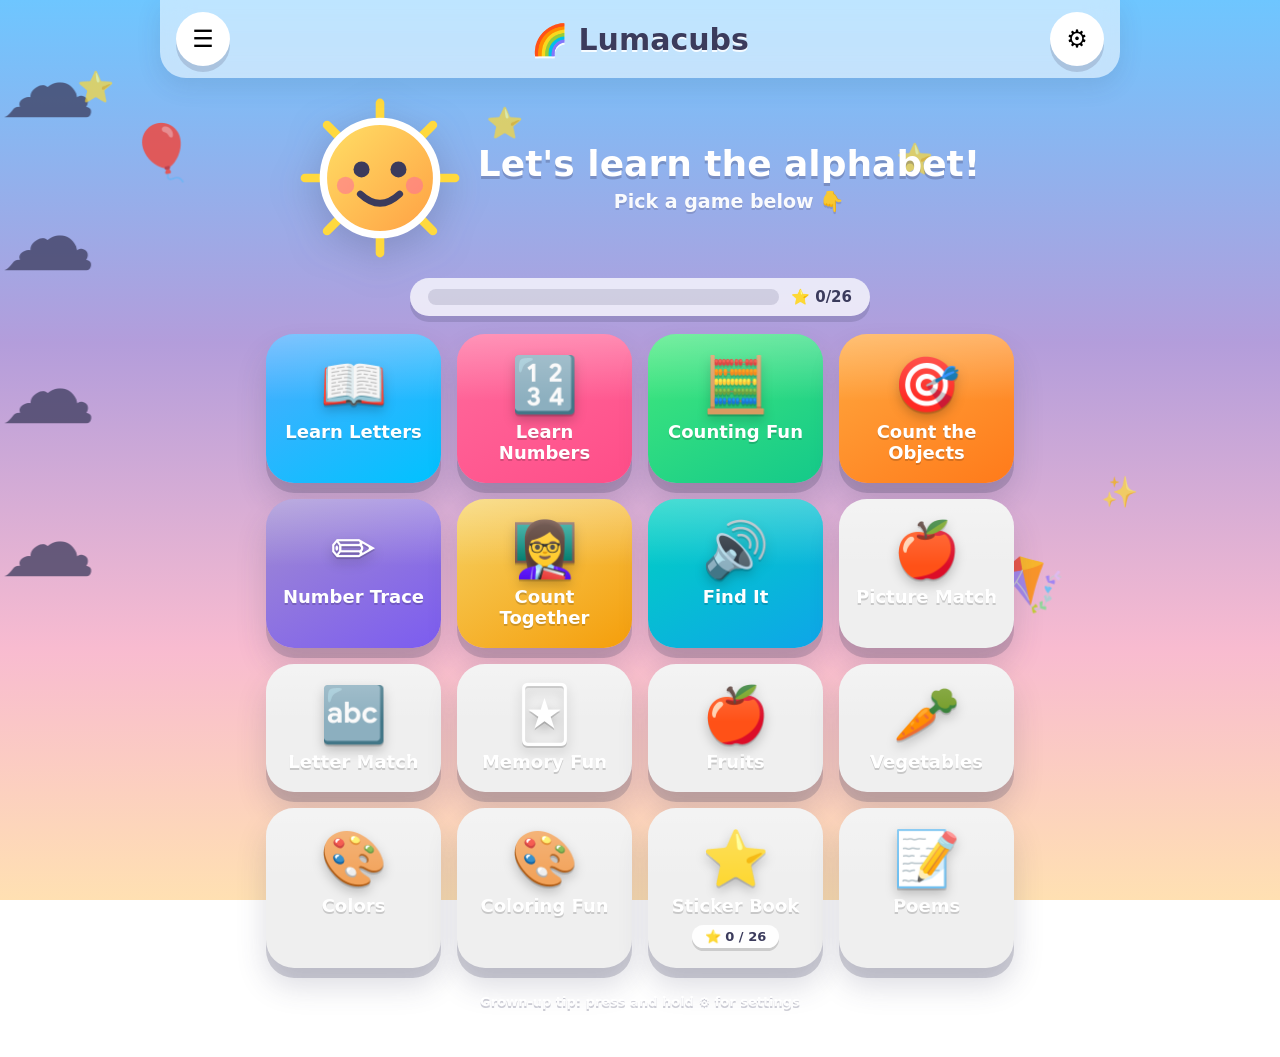
==== commit af22d23e: "changes made in counting sections, more games added" ====
--- a/Lumacubs.html
+++ b/Lumacubs.html
@@ -389,6 +389,371 @@
 
 .learn-grid { grid-template-columns: repeat(auto-fill, minmax(92px, 1fr)); }
 
+.count-wrap {
+  padding: 8px 14px 28px;
+  max-width: 960px;
+  margin: 0 auto;
+}
+
+.count-hero {
+  text-align: center;
+  margin: 6px 0 18px;
+  padding: 18px 16px 16px;
+  border-radius: 28px;
+  background:
+    radial-gradient(circle at 12% 20%, rgba(255, 217, 61, 0.55), transparent 42%),
+    radial-gradient(circle at 88% 10%, rgba(255, 107, 157, 0.4), transparent 40%),
+    linear-gradient(145deg, rgba(255, 255, 255, 0.92), rgba(255, 255, 255, 0.72));
+  box-shadow: 0 10px 0 rgba(59, 59, 92, 0.12), 0 18px 36px rgba(59, 59, 92, 0.12);
+}
+.count-hero-badge {
+  display: inline-block;
+  font-size: 13px;
+  font-weight: 900;
+  letter-spacing: 0.06em;
+  color: #fff;
+  background: linear-gradient(135deg, #4facfe, #00c2ff);
+  padding: 6px 14px;
+  border-radius: 999px;
+  box-shadow: 0 4px 0 rgba(59, 59, 92, 0.16);
+  margin-bottom: 8px;
+}
+.count-hero-title {
+  margin: 0;
+  font-size: clamp(22px, 5.2vw, 32px);
+  font-weight: 900;
+  color: var(--ink);
+}
+.count-hero-sub {
+  margin: 6px 0 0;
+  font-size: clamp(14px, 3.4vw, 17px);
+  font-weight: 800;
+  color: rgba(59, 59, 92, 0.65);
+}
+
+.count-pad {
+  display: grid;
+  grid-template-columns: repeat(5, minmax(0, 1fr));
+  gap: 12px;
+  margin-bottom: 22px;
+}
+.count-pad-btn {
+  position: relative;
+  display: flex;
+  flex-direction: column;
+  align-items: center;
+  justify-content: center;
+  gap: 4px;
+  min-height: 92px;
+  border: 0;
+  border-radius: 22px;
+  padding: 12px 6px 10px;
+  cursor: pointer;
+  color: #fff;
+  background: linear-gradient(160deg, #ffffff88, transparent 42%), var(--pad-color, #4facfe);
+  box-shadow: 0 8px 0 rgba(59, 59, 92, 0.18), 0 14px 24px rgba(59, 59, 92, 0.14);
+  animation: bounceIn 0.45s var(--spring) both;
+  touch-action: manipulation;
+  overflow: hidden;
+}
+.count-pad-btn::after {
+  content: "";
+  position: absolute;
+  inset: 0;
+  background: linear-gradient(180deg, rgba(255, 255, 255, 0.35), transparent 48%);
+  pointer-events: none;
+}
+.count-pad-btn:active {
+  transform: translateY(5px) scale(0.96);
+  box-shadow: 0 3px 0 rgba(59, 59, 92, 0.18);
+}
+.count-pad-emoji {
+  font-size: clamp(26px, 6vw, 34px);
+  line-height: 1;
+  filter: drop-shadow(0 3px 0 rgba(59, 59, 92, 0.15));
+}
+.count-pad-num {
+  font-size: clamp(26px, 6.5vw, 36px);
+  font-weight: 900;
+  line-height: 1;
+  text-shadow: 0 3px 0 rgba(59, 59, 92, 0.18);
+}
+
+.count-launches {
+  display: grid;
+  gap: 12px;
+  margin: 0 0 18px;
+}
+.count-game-launch {
+  display: flex;
+  align-items: center;
+  gap: 12px;
+  width: 100%;
+  margin: 0;
+  padding: 14px 16px;
+  border: 0;
+  border-radius: 24px;
+  text-align: left;
+  cursor: pointer;
+  color: #fff;
+  background: linear-gradient(135deg, #ff6b9d 0%, #ff9f43 55%, #ffd93d 100%);
+  box-shadow: 0 8px 0 rgba(59, 59, 92, 0.18), 0 14px 28px rgba(59, 59, 92, 0.14);
+  touch-action: manipulation;
+  animation: bounceIn 0.5s var(--spring) both;
+}
+.count-trace-launch {
+  background: linear-gradient(135deg, #4facfe 0%, #a78bfa 55%, #ff6b9d 100%);
+}
+.count-together-launch {
+  background: linear-gradient(135deg, #43e97b 0%, #4facfe 50%, #a78bfa 100%);
+}
+.count-learn-launch {
+  background: linear-gradient(135deg, #ffa940 0%, #ff6b9d 55%, #a78bfa 100%);
+}
+.count-game-launch:active {
+  transform: translateY(5px);
+  box-shadow: 0 3px 0 rgba(59, 59, 92, 0.18);
+}
+.count-game-launch-emoji {
+  font-size: 40px;
+  line-height: 1;
+  flex: 0 0 auto;
+}
+.count-game-launch-text {
+  display: flex;
+  flex-direction: column;
+  gap: 2px;
+  flex: 1;
+  min-width: 0;
+}
+.count-game-launch-text strong {
+  font-size: clamp(17px, 4vw, 22px);
+  font-weight: 900;
+}
+.count-game-launch-text small {
+  font-size: 13px;
+  font-weight: 800;
+  opacity: 0.92;
+}
+.count-game-launch-go {
+  font-size: 16px;
+  font-weight: 900;
+  background: rgba(255, 255, 255, 0.28);
+  padding: 8px 12px;
+  border-radius: 999px;
+  flex: 0 0 auto;
+}
+
+.count-more {
+  margin-top: 8px;
+  text-align: center;
+}
+.count-more-toggle {
+  border: 0;
+  border-radius: 999px;
+  padding: 12px 20px;
+  font-size: 15px;
+  font-weight: 900;
+  color: var(--ink);
+  background: rgba(255, 255, 255, 0.9);
+  box-shadow: 0 5px 0 rgba(59, 59, 92, 0.14);
+  cursor: pointer;
+  touch-action: manipulation;
+}
+.count-more-toggle:active { transform: translateY(3px); }
+.count-more-panel {
+  margin-top: 14px;
+  padding-top: 4px;
+}
+
+.count-filters {
+  display: flex;
+  flex-wrap: wrap;
+  gap: 8px;
+  justify-content: center;
+  margin: 4px 0 16px;
+}
+.count-chip {
+  border: 0;
+  border-radius: 999px;
+  padding: 8px 14px;
+  font-size: 14px;
+  font-weight: 900;
+  color: var(--ink);
+  background: rgba(255, 255, 255, 0.85);
+  box-shadow: 0 4px 0 rgba(59, 59, 92, 0.14);
+  cursor: pointer;
+  touch-action: manipulation;
+}
+.count-chip.sel {
+  color: #fff;
+  background: linear-gradient(135deg, #4facfe, #00c2ff);
+  box-shadow: 0 4px 0 rgba(59, 59, 92, 0.2);
+}
+.count-chip:active { transform: translateY(2px); }
+
+.count-grid {
+  grid-template-columns: repeat(auto-fill, minmax(78px, 1fr));
+  gap: 12px;
+}
+.count-card .count-num {
+  font-size: clamp(22px, 5vw, 30px);
+}
+.flip-front .count-display {
+  font-size: clamp(52px, 13vw, 78px);
+}
+
+/* ---- interactive count playground (1–20) ---- */
+.count-play-popup {
+  background:
+    radial-gradient(circle at 18% 12%, rgba(255, 217, 61, 0.35), transparent 36%),
+    radial-gradient(circle at 86% 8%, rgba(79, 172, 254, 0.28), transparent 34%),
+    var(--paper);
+  border-radius: 36px;
+  padding: 28px 20px 22px;
+  text-align: center;
+  max-width: 520px;
+  width: 100%;
+  position: relative;
+  box-shadow: 0 26px 70px rgba(25, 25, 50, 0.45);
+  animation: bounceIn 0.45s var(--spring);
+  max-height: min(92vh, 760px);
+  overflow: auto;
+}
+.count-play-top { margin-bottom: 10px; }
+.count-play-number {
+  font-size: clamp(72px, 20vw, 120px);
+  font-weight: 900;
+  line-height: 1;
+  background: linear-gradient(135deg, #ff6b9d 0%, #ff9f43 28%, #ffd93d 52%, #6bcb77 76%, #4d96ff 100%);
+  -webkit-background-clip: text;
+  background-clip: text;
+  color: transparent;
+  filter: drop-shadow(0 6px 0 rgba(59, 59, 92, 0.14));
+}
+.count-play-word {
+  display: inline-block;
+  margin-top: 4px;
+  font-size: clamp(22px, 5vw, 30px);
+  font-weight: 900;
+  color: #fff;
+  background: var(--accent, var(--pink));
+  padding: 8px 22px;
+  border-radius: 999px;
+  box-shadow: 0 5px 0 rgba(59, 59, 92, 0.18);
+}
+.count-play-theme {
+  margin-top: 10px;
+  font-size: 15px;
+  font-weight: 800;
+  color: rgba(59, 59, 92, 0.62);
+  text-transform: capitalize;
+}
+
+.count-play-stage {
+  display: flex;
+  flex-wrap: wrap;
+  justify-content: center;
+  align-content: center;
+  gap: 10px;
+  min-height: 140px;
+  margin: 14px 0 16px;
+  padding: 16px 12px;
+  border-radius: 28px;
+  background:
+    radial-gradient(circle at 50% 0%, rgba(255, 255, 255, 0.95), transparent 55%),
+    linear-gradient(160deg, var(--soft, #e3efff), #fff);
+  border: 3px solid rgba(255, 255, 255, 0.95);
+  outline: 3px solid var(--obj-color, var(--accent, #4facfe));
+  outline-offset: -6px;
+  box-shadow: inset 0 -8px 0 rgba(59, 59, 92, 0.05);
+}
+
+.count-obj {
+  width: clamp(52px, 14vw, 68px);
+  height: clamp(52px, 14vw, 68px);
+  border: 0;
+  border-radius: 20px;
+  font-size: clamp(28px, 8vw, 40px);
+  line-height: 1;
+  cursor: pointer;
+  background: #fff;
+  box-shadow: 0 6px 0 rgba(59, 59, 92, 0.14);
+  touch-action: manipulation;
+  transition: transform 0.18s var(--spring), box-shadow 0.18s, background 0.18s;
+}
+.count-obj.spawn { animation: countObjIn 0.45s var(--spring) both; }
+.count-obj.lit {
+  background: #fff8dc;
+  box-shadow: 0 0 0 4px var(--obj-color, #ffd93d),
+              0 8px 0 rgba(59, 59, 92, 0.16);
+  transform: scale(1.12);
+  z-index: 1;
+}
+.count-obj.pop { animation: countObjPop 0.42s var(--spring); }
+.count-obj:active { transform: scale(0.94); }
+
+@keyframes countObjIn {
+  from { transform: scale(0.2) translateY(18px); opacity: 0; }
+  to   { transform: scale(1) translateY(0); opacity: 1; }
+}
+@keyframes countObjPop {
+  0%   { transform: scale(1); }
+  40%  { transform: scale(1.28) rotate(-6deg); }
+  70%  { transform: scale(1.08) rotate(4deg); }
+  100% { transform: scale(1.12); }
+}
+
+.count-play-actions {
+  display: flex;
+  flex-wrap: wrap;
+  gap: 10px;
+  justify-content: center;
+  margin-bottom: 8px;
+}
+.count-play-btn {
+  border: 0;
+  border-radius: 999px;
+  padding: 14px 20px;
+  font-size: clamp(15px, 3.6vw, 18px);
+  font-weight: 900;
+  color: #fff;
+  cursor: pointer;
+  touch-action: manipulation;
+  box-shadow: 0 6px 0 rgba(59, 59, 92, 0.2);
+  transition: transform 0.15s var(--spring);
+}
+.count-play-btn.hear {
+  background: linear-gradient(135deg, #4facfe, #00c2ff);
+}
+.count-play-btn.count {
+  background: linear-gradient(135deg, #ff6b9d, #ff9f43);
+}
+.count-play-btn:active:not(:disabled) { transform: translateY(4px); }
+.count-play-btn:disabled {
+  opacity: 0.65;
+  cursor: wait;
+  box-shadow: none;
+}
+.count-play-nav { margin-top: 10px; }
+
+@media (max-width: 520px) {
+  .count-pad {
+    grid-template-columns: repeat(4, minmax(0, 1fr));
+    gap: 10px;
+  }
+  .count-pad-btn { min-height: 84px; border-radius: 18px; }
+}
+@media (max-width: 380px) {
+  .count-pad { grid-template-columns: repeat(4, minmax(0, 1fr)); }
+  .count-obj {
+    width: 48px;
+    height: 48px;
+    font-size: 26px;
+    border-radius: 16px;
+  }
+}
+
 .learn-card-wrap {
   min-width: 0;
   position: relative;
@@ -1720,7 +2085,7 @@
   80% { transform: translateX(5px) rotate(2deg); }
 }
 
-.card.wobble, .sticker.wobble { animation: wobble 0.5s; }
+.card.wobble, .sticker.wobble, .count-quiz-choice.wobble { animation: wobble 0.5s; }
 
 @keyframes float {
   0%, 100% { transform: translateY(0); }
@@ -1728,6 +2093,556 @@
 }
 
 @keyframes fadeIn { from { opacity: 0; } to { opacity: 1; } }
+
+/* ---------------- Let's Count Together ---------------- */
+
+.together-wrap {
+  max-width: 640px;
+  margin: 0 auto;
+  padding: 8px 14px 36px;
+}
+.together-teacher {
+  display: flex;
+  align-items: center;
+  gap: 12px;
+  margin-bottom: 14px;
+}
+.together-teacher-art {
+  flex: 0 0 auto;
+  width: 110px;
+  height: 110px;
+  animation: float 3.2s ease-in-out infinite;
+}
+.together-teacher-art.is-talking .teacher-mouth.talk { opacity: 1; }
+.together-teacher-art.is-talking .teacher-smile { opacity: 0; }
+.together-teacher-art.is-talking .teacher-eye {
+  animation: teacherBlink 2.4s ease-in-out infinite;
+}
+.together-teacher-art.is-celebrate {
+  animation: countObjPop 0.7s var(--spring);
+}
+.teacher-svg { width: 100%; height: 100%; display: block; }
+@keyframes teacherBlink {
+  0%, 92%, 100% { transform: scaleY(1); }
+  96% { transform: scaleY(0.15); }
+}
+
+.together-bubble {
+  flex: 1;
+  min-width: 0;
+  position: relative;
+  background: #fff;
+  border-radius: 22px;
+  padding: 14px 16px;
+  box-shadow: 0 8px 0 rgba(59, 59, 92, 0.12);
+}
+.together-bubble::before {
+  content: "";
+  position: absolute;
+  left: -8px;
+  top: 28px;
+  border: 10px solid transparent;
+  border-right-color: #fff;
+}
+.together-bubble-text {
+  font-size: clamp(15px, 3.8vw, 18px);
+  font-weight: 900;
+  color: var(--ink);
+  line-height: 1.35;
+}
+
+.together-picker {
+  display: flex;
+  flex-wrap: wrap;
+  gap: 8px;
+  justify-content: center;
+  margin-bottom: 12px;
+}
+.together-pick {
+  width: 44px;
+  height: 44px;
+  border: 0;
+  border-radius: 14px;
+  font-size: 17px;
+  font-weight: 900;
+  color: var(--ink);
+  background: rgba(255, 255, 255, 0.9);
+  box-shadow: 0 4px 0 rgba(59, 59, 92, 0.12);
+  cursor: pointer;
+  touch-action: manipulation;
+}
+.together-pick.sel {
+  color: #fff;
+  background: linear-gradient(135deg, #43e97b, #4facfe);
+}
+.together-pick:disabled { opacity: 0.55; cursor: default; }
+.together-pick:active:not(:disabled) { transform: translateY(2px); }
+
+.together-meta {
+  display: flex;
+  align-items: center;
+  justify-content: center;
+  gap: 10px;
+  margin-bottom: 10px;
+}
+.together-meta-badge {
+  min-width: 42px;
+  height: 42px;
+  border-radius: 14px;
+  display: inline-flex;
+  align-items: center;
+  justify-content: center;
+  font-size: 22px;
+  font-weight: 900;
+  color: #fff;
+  background: linear-gradient(135deg, #ff6b9d, #ff9f43);
+  box-shadow: 0 4px 0 rgba(59, 59, 92, 0.16);
+}
+.together-meta-label {
+  font-size: 16px;
+  font-weight: 900;
+  color: rgba(59, 59, 92, 0.75);
+  text-transform: capitalize;
+}
+
+.together-stage {
+  display: flex;
+  flex-wrap: wrap;
+  justify-content: center;
+  align-content: center;
+  gap: 12px;
+  min-height: 150px;
+  padding: 18px 12px;
+  margin-bottom: 14px;
+  border-radius: 28px;
+  background:
+    radial-gradient(circle at 50% 0%, #fff, transparent 55%),
+    linear-gradient(160deg, #e3f8ea, #e3efff 50%, #ffe4ee);
+  border: 4px solid #fff;
+  box-shadow: 0 12px 0 rgba(59, 59, 92, 0.1), 0 16px 32px rgba(59, 59, 92, 0.1);
+}
+.together-obj {
+  display: inline-flex;
+  align-items: center;
+  justify-content: center;
+  width: clamp(54px, 14vw, 70px);
+  height: clamp(54px, 14vw, 70px);
+  font-size: clamp(30px, 8vw, 44px);
+  border-radius: 20px;
+  background: #fff;
+  box-shadow: 0 6px 0 rgba(59, 59, 92, 0.12);
+  transition: transform 0.18s var(--spring), box-shadow 0.18s;
+}
+.together-obj.spawn { animation: countObjIn 0.45s var(--spring) both; }
+.together-obj.lit {
+  background: #fff8dc;
+  box-shadow: 0 0 0 4px var(--obj-color, #ffd93d), 0 8px 0 rgba(59, 59, 92, 0.14);
+  transform: scale(1.12);
+  z-index: 1;
+}
+.together-obj.pop { animation: countObjPop 0.42s var(--spring); }
+.together-obj.counted { opacity: 1; }
+
+.together-actions {
+  display: flex;
+  flex-wrap: wrap;
+  gap: 10px;
+  justify-content: center;
+}
+.together-btn {
+  border: 0;
+  border-radius: 999px;
+  padding: 14px 18px;
+  font-size: clamp(14px, 3.5vw, 17px);
+  font-weight: 900;
+  color: #fff;
+  cursor: pointer;
+  touch-action: manipulation;
+  box-shadow: 0 6px 0 rgba(59, 59, 92, 0.18);
+}
+.together-btn.start { background: linear-gradient(135deg, #43e97b, #14c98a); }
+.together-btn.replay { background: linear-gradient(135deg, #4facfe, #00c2ff); }
+.together-btn.again { background: linear-gradient(135deg, #a78bfa, #ff6b9d); }
+.together-btn:active:not(:disabled) { transform: translateY(4px); }
+.together-btn:disabled {
+  opacity: 0.6;
+  cursor: wait;
+  box-shadow: none;
+}
+
+@media (max-width: 520px) {
+  .together-teacher { flex-direction: column; text-align: center; }
+  .together-bubble::before {
+    left: 50%;
+    top: -16px;
+    margin-left: -10px;
+    border: 10px solid transparent;
+    border-bottom-color: #fff;
+  }
+  .together-teacher-art { width: 96px; height: 96px; }
+}
+
+/* ---------------- Number Trace ---------------- */
+
+.trace-wrap {
+  max-width: 560px;
+  margin: 0 auto;
+  padding: 8px 14px 36px;
+}
+.trace-picker {
+  display: flex;
+  flex-wrap: wrap;
+  gap: 8px;
+  justify-content: center;
+  margin-bottom: 12px;
+}
+.trace-pick {
+  width: 48px;
+  height: 48px;
+  border: 0;
+  border-radius: 16px;
+  font-size: 20px;
+  font-weight: 900;
+  color: var(--ink);
+  background: rgba(255, 255, 255, 0.9);
+  box-shadow: 0 4px 0 rgba(59, 59, 92, 0.14);
+  cursor: pointer;
+  touch-action: manipulation;
+}
+.trace-pick.sel {
+  color: #fff;
+  background: linear-gradient(135deg, #ff6b9d, #ff9f43);
+  box-shadow: 0 4px 0 rgba(59, 59, 92, 0.2);
+}
+.trace-pick:active { transform: translateY(2px); }
+
+.trace-tip {
+  display: flex;
+  align-items: center;
+  gap: 12px;
+  margin-bottom: 12px;
+  padding: 12px 14px;
+  border-radius: 22px;
+  background: rgba(255, 255, 255, 0.9);
+  box-shadow: 0 6px 0 rgba(59, 59, 92, 0.1);
+}
+.trace-tip-num {
+  flex: 0 0 auto;
+  width: 56px;
+  height: 56px;
+  border-radius: 18px;
+  display: flex;
+  align-items: center;
+  justify-content: center;
+  font-size: 30px;
+  font-weight: 900;
+  color: #fff;
+  background: linear-gradient(135deg, #4facfe, #7c5cf0);
+  box-shadow: 0 4px 0 rgba(59, 59, 92, 0.16);
+}
+.trace-tip-text {
+  display: flex;
+  flex-direction: column;
+  gap: 2px;
+  min-width: 0;
+}
+.trace-tip-text strong {
+  font-size: 18px;
+  font-weight: 900;
+  color: var(--ink);
+}
+.trace-tip-text span {
+  font-size: 13px;
+  font-weight: 800;
+  color: rgba(59, 59, 92, 0.65);
+}
+
+.trace-board {
+  position: relative;
+  width: 100%;
+  border-radius: 28px;
+  overflow: hidden;
+  background:
+    radial-gradient(circle at 20% 15%, rgba(255, 217, 61, 0.35), transparent 40%),
+    radial-gradient(circle at 85% 10%, rgba(79, 172, 254, 0.3), transparent 38%),
+    linear-gradient(165deg, #fff, #ffe4ee 55%, #e3efff);
+  border: 4px solid #fff;
+  box-shadow: 0 12px 0 rgba(59, 59, 92, 0.12), 0 18px 36px rgba(59, 59, 92, 0.12);
+  touch-action: none;
+  user-select: none;
+}
+.trace-board.trace-done {
+  box-shadow: 0 0 0 4px #6bcb77, 0 12px 0 rgba(59, 59, 92, 0.12);
+}
+.trace-svg,
+.trace-canvas {
+  position: absolute;
+  inset: 0;
+  width: 100%;
+  height: 100%;
+  display: block;
+}
+.trace-canvas {
+  z-index: 2;
+  cursor: crosshair;
+  touch-action: none;
+}
+.trace-svg { z-index: 1; pointer-events: none; }
+
+.trace-path-dots {
+  fill: none;
+  stroke: #a78bfa;
+  stroke-width: 16;
+  stroke-linecap: round;
+  stroke-linejoin: round;
+  stroke-dasharray: 2 18;
+  opacity: 0.95;
+}
+.trace-arrow { pointer-events: none; }
+.trace-start-dot {
+  fill: #ff6b9d;
+  stroke: #fff;
+  stroke-width: 3;
+  animation: tracePulse 1.2s ease-in-out infinite;
+}
+.trace-arrow-head {
+  fill: #ff9f43;
+  stroke: #fff;
+  stroke-width: 2;
+  animation: traceBounce 1.1s ease-in-out infinite;
+}
+.trace-start-label {
+  fill: #ff6b9d;
+  font-size: 14px;
+  font-weight: 900;
+  font-family: inherit;
+}
+@keyframes tracePulse {
+  0%, 100% { transform: scale(1); opacity: 1; }
+  50% { transform: scale(1.25); opacity: 0.85; }
+}
+@keyframes traceBounce {
+  0%, 100% { transform: translateY(0); }
+  50% { transform: translateY(6px); }
+}
+
+.trace-progress-wrap {
+  display: flex;
+  align-items: center;
+  gap: 10px;
+  margin: 12px 0 10px;
+}
+.trace-progress-bar {
+  flex: 1;
+  height: 14px;
+  border-radius: 999px;
+  background: rgba(255, 255, 255, 0.75);
+  overflow: hidden;
+  box-shadow: inset 0 2px 4px rgba(59, 59, 92, 0.12);
+}
+.trace-progress-fill {
+  height: 100%;
+  width: 0%;
+  border-radius: inherit;
+  background: linear-gradient(90deg, #43e97b, #4facfe, #ff6b9d);
+  transition: width 0.15s ease-out;
+}
+.trace-progress-label {
+  min-width: 42px;
+  font-size: 14px;
+  font-weight: 900;
+  color: var(--ink);
+  text-align: right;
+}
+
+.trace-actions {
+  display: flex;
+  flex-wrap: wrap;
+  gap: 10px;
+  justify-content: center;
+  margin-bottom: 10px;
+}
+.trace-btn {
+  border: 0;
+  border-radius: 999px;
+  padding: 12px 18px;
+  font-size: 15px;
+  font-weight: 900;
+  color: #fff;
+  cursor: pointer;
+  touch-action: manipulation;
+  box-shadow: 0 5px 0 rgba(59, 59, 92, 0.18);
+}
+.trace-btn.clear { background: linear-gradient(135deg, #94a3b8, #64748b); }
+.trace-btn.retry { background: linear-gradient(135deg, #4facfe, #00c2ff); }
+.trace-btn.hear { background: linear-gradient(135deg, #a78bfa, #7c5cf0); }
+.trace-btn:active { transform: translateY(3px); }
+
+.trace-status {
+  min-height: 26px;
+  text-align: center;
+  font-size: 16px;
+  font-weight: 900;
+  color: rgba(59, 59, 92, 0.7);
+}
+.trace-status.yes {
+  color: #0b7a3c;
+  animation: bounceIn 0.45s var(--spring);
+}
+
+/* ---------------- Count the Objects quiz ---------------- */
+
+.count-quiz-wrap {
+  max-width: 640px;
+  margin: 0 auto;
+  padding: 8px 16px 36px;
+}
+.count-quiz-header {
+  display: flex;
+  flex-wrap: wrap;
+  align-items: center;
+  justify-content: space-between;
+  gap: 10px;
+  margin-bottom: 12px;
+}
+.count-quiz-level {
+  font-size: 14px;
+  font-weight: 900;
+  color: rgba(59, 59, 92, 0.7);
+  background: rgba(255, 255, 255, 0.85);
+  padding: 8px 14px;
+  border-radius: 999px;
+  box-shadow: 0 4px 0 rgba(59, 59, 92, 0.1);
+}
+.count-quiz-ask {
+  text-align: center;
+  margin-bottom: 10px;
+}
+.count-quiz-prompt {
+  font-size: clamp(24px, 6vw, 34px);
+  font-weight: 900;
+  color: var(--ink);
+  text-shadow: 0 2px 0 rgba(255, 255, 255, 0.7);
+}
+.count-quiz-theme {
+  margin-top: 6px;
+  font-size: 16px;
+  font-weight: 800;
+  color: rgba(59, 59, 92, 0.65);
+  text-transform: capitalize;
+}
+.count-quiz-hear {
+  display: block;
+  margin: 0 auto 14px;
+  border: 0;
+  border-radius: 999px;
+  padding: 12px 18px;
+  font-size: 15px;
+  font-weight: 900;
+  color: #fff;
+  background: linear-gradient(135deg, #4facfe, #00c2ff);
+  box-shadow: 0 5px 0 rgba(59, 59, 92, 0.18);
+  cursor: pointer;
+  touch-action: manipulation;
+}
+.count-quiz-hear:active { transform: translateY(3px); }
+
+.count-quiz-stage {
+  display: flex;
+  flex-wrap: wrap;
+  justify-content: center;
+  align-content: center;
+  gap: 12px;
+  min-height: 160px;
+  padding: 20px 14px;
+  margin-bottom: 18px;
+  border-radius: 30px;
+  background:
+    radial-gradient(circle at 50% 0%, #fff, transparent 55%),
+    linear-gradient(160deg, #fff4d6, #ffe4ee 50%, #e3efff);
+  border: 4px solid #fff;
+  box-shadow: 0 12px 0 rgba(59, 59, 92, 0.12), 0 18px 36px rgba(59, 59, 92, 0.12);
+}
+.count-quiz-obj {
+  display: inline-flex;
+  align-items: center;
+  justify-content: center;
+  width: clamp(56px, 15vw, 74px);
+  height: clamp(56px, 15vw, 74px);
+  font-size: clamp(32px, 9vw, 46px);
+  border-radius: 22px;
+  background: #fff;
+  box-shadow: 0 6px 0 rgba(59, 59, 92, 0.14);
+}
+.count-quiz-obj.spawn { animation: countObjIn 0.45s var(--spring) both; }
+.count-quiz-obj.lit {
+  background: #fff8dc;
+  box-shadow: 0 0 0 4px var(--obj-color, #ffd93d), 0 8px 0 rgba(59, 59, 92, 0.14);
+  transform: scale(1.1);
+}
+.count-quiz-obj.pop { animation: countObjPop 0.42s var(--spring); }
+
+.count-quiz-choices {
+  display: grid;
+  grid-template-columns: repeat(3, minmax(0, 1fr));
+  gap: 12px;
+  margin-bottom: 14px;
+}
+.count-quiz-choice {
+  min-height: 88px;
+  border: 0;
+  border-radius: 24px;
+  font-size: clamp(36px, 10vw, 52px);
+  font-weight: 900;
+  color: #fff;
+  cursor: pointer;
+  touch-action: manipulation;
+  background: linear-gradient(150deg, #4facfe, #7c5cf0);
+  box-shadow: 0 8px 0 rgba(59, 59, 92, 0.2);
+  transition: transform 0.15s var(--spring);
+  animation: bounceIn 0.45s var(--spring) both;
+}
+.count-quiz-choice:nth-child(2) {
+  background: linear-gradient(150deg, #ff6b9d, #ff9f43);
+  animation-delay: 0.05s;
+}
+.count-quiz-choice:nth-child(3) {
+  background: linear-gradient(150deg, #43e97b, #14c98a);
+  animation-delay: 0.1s;
+}
+.count-quiz-choice:active:not(:disabled) {
+  transform: translateY(5px) scale(0.97);
+}
+.count-quiz-choice.correct {
+  background: linear-gradient(150deg, #6bcb77, #14c98a);
+  box-shadow: 0 0 0 4px #fff, 0 8px 0 rgba(59, 59, 92, 0.18);
+  transform: scale(1.06);
+}
+.count-quiz-choice.wrong {
+  animation: wobble 0.5s;
+  background: linear-gradient(150deg, #ff8fab, #ff6b9d);
+}
+.count-quiz-choice.dim { opacity: 0.45; }
+.count-quiz-choice:disabled { cursor: default; }
+
+.count-quiz-feedback {
+  min-height: 28px;
+  text-align: center;
+  font-size: clamp(16px, 4vw, 20px);
+  font-weight: 900;
+}
+.count-quiz-feedback.yes {
+  color: #0b7a3c;
+  animation: bounceIn 0.45s var(--spring);
+}
+.count-quiz-feedback.no {
+  color: #b45309;
+}
+
+@media (max-width: 430px) {
+  .count-quiz-choices { gap: 10px; }
+  .count-quiz-choice { min-height: 76px; border-radius: 20px; }
+}
 
 /* ---------------- small screens ---------------- */
 
@@ -1757,7 +2672,7 @@
   <header id="topbar">
     <button id="menuBtn" class="icon-btn" aria-label="Menu">☰</button>
     <button id="backBtn" class="icon-btn hidden" aria-label="Go back">←</button>
-    <h1 id="title">Lumacubs</h1>
+    <h1 id="title">My Alphabet Day</h1>
     <button id="parentBtn" class="icon-btn" aria-label="Grown-up settings, press and hold">⚙️</button>
   </header>
 
@@ -1774,6 +2689,11 @@
     <nav class="sidebar-nav">
       <button class="sidebar-link" data-go="home">🏠 Home</button>
       <button class="sidebar-link" data-go="profile">👤 Profile</button>
+      <button class="sidebar-link" data-go="learnCount">🔢 Learn Numbers</button>
+      <button class="sidebar-link" data-go="count">🧮 Counting Fun</button>
+      <button class="sidebar-link" data-go="countQuiz">🎯 Count the Objects</button>
+      <button class="sidebar-link" data-go="countTrace">✏️ Number Trace</button>
+      <button class="sidebar-link" data-go="countTogether">👩‍🏫 Count Together</button>
       <button class="sidebar-link" data-go="fruits">🍎 Fruits</button>
       <button class="sidebar-link" data-go="vegetables">🥕 Vegetables</button>
       <button class="sidebar-link" data-go="colors">🎨 Colors</button>
@@ -1846,6 +2766,145 @@
   S: "sss", T: "tuh", U: "uh", V: "vuh", W: "wuh", X: "ks",
   Y: "yuh", Z: "zzz",
 };
+
+/* Counting 1–100 — number, spoken word name, and a fun emoji */
+const NUMBER_ONES = [
+  "", "One", "Two", "Three", "Four", "Five", "Six", "Seven", "Eight", "Nine",
+];
+const NUMBER_TEENS = [
+  "Ten", "Eleven", "Twelve", "Thirteen", "Fourteen",
+  "Fifteen", "Sixteen", "Seventeen", "Eighteen", "Nineteen",
+];
+const NUMBER_TENS = [
+  "", "", "Twenty", "Thirty", "Forty", "Fifty",
+  "Sixty", "Seventy", "Eighty", "Ninety",
+];
+const COUNT_EMOJIS = [
+  "⭐", "🔵", "🟢", "🟡", "🟣", "🟠", "❤️", "💎", "🌟", "🎈",
+  "🍎", "🐶", "🌸", "🦋", "🐟", "🌈", "🍭", "🧁", "🧸", "🚀",
+];
+
+/* Cute object themes for interactive counting (1–20) */
+const COUNT_THEMES = [
+  { emoji: "🍎", label: "apples",    color: "#ff6b6b" },
+  { emoji: "⭐", label: "stars",     color: "#ffd93d" },
+  { emoji: "🎈", label: "balloons",  color: "#ff6b9d" },
+  { emoji: "🧸", label: "teddy bears", color: "#d4a574" },
+  { emoji: "🐶", label: "puppies",   color: "#ffa94d" },
+  { emoji: "🐱", label: "kittens",   color: "#ff922b" },
+  { emoji: "🦋", label: "butterflies", color: "#a78bfa" },
+  { emoji: "🐟", label: "fish",      color: "#4dabf7" },
+  { emoji: "🌸", label: "flowers",   color: "#f783ac" },
+  { emoji: "🧁", label: "cupcakes",  color: "#ff8787" },
+  { emoji: "🚗", label: "cars",      color: "#74c0fc" },
+  { emoji: "🚀", label: "rockets",   color: "#845ef7" },
+  { emoji: "🌈", label: "rainbows",  color: "#63e6be" },
+  { emoji: "🍭", label: "lollipops", color: "#ff6bcb" },
+  { emoji: "🏀", label: "balls",     color: "#ff922b" },
+  { emoji: "🦆", label: "ducks",     color: "#fcc419" },
+  { emoji: "🐸", label: "frogs",     color: "#51cf66" },
+  { emoji: "🐰", label: "bunnies",   color: "#e599f7" },
+  { emoji: "🍌", label: "bananas",   color: "#ffd43b" },
+  { emoji: "💎", label: "gems",      color: "#3bc9db" },
+];
+
+function numberWord(n) {
+  n = n | 0;
+  if (n < 1 || n > 100) return String(n);
+  if (n === 100) return "One Hundred";
+  if (n < 10) return NUMBER_ONES[n];
+  if (n < 20) return NUMBER_TEENS[n - 10];
+  const tens = (n / 10) | 0;
+  const ones = n % 10;
+  return ones ? NUMBER_TENS[tens] + "-" + NUMBER_ONES[ones] : NUMBER_TENS[tens];
+}
+
+const NUMBERS = Array.from({ length: 100 }, (_, i) => {
+  const n = i + 1;
+  const theme = COUNT_THEMES[(n - 1) % COUNT_THEMES.length];
+  return {
+    n,
+    word: numberWord(n),
+    emoji: n <= 20 ? theme.emoji : COUNT_EMOJIS[i % COUNT_EMOJIS.length],
+    theme: n <= 20 ? theme : null,
+  };
+});
+
+const NUMBERS_1_20 = NUMBERS.slice(0, 20);
+
+/* SVG paths for number tracing (viewBox 0 0 200 280) — single-stroke friendly */
+const TRACE_NUMBERS = [
+  {
+    n: 1,
+    word: "One",
+    paths: ["M 110 48 L 110 236"],
+    start: { x: 110, y: 48 },
+    tip: "Start at the top and go straight down",
+  },
+  {
+    n: 2,
+    word: "Two",
+    paths: ["M 48 78 Q 48 42 100 42 Q 152 42 152 78 Q 152 118 58 168 L 152 236"],
+    start: { x: 48, y: 78 },
+    tip: "Curve across the top, then slide down and across",
+  },
+  {
+    n: 3,
+    word: "Three",
+    paths: ["M 52 70 Q 52 42 100 42 Q 152 42 152 78 Q 152 110 110 118 Q 152 126 152 168 Q 152 220 100 220 Q 52 220 52 190"],
+    start: { x: 52, y: 70 },
+    tip: "Make two bumps from top to bottom",
+  },
+  {
+    n: 4,
+    word: "Four",
+    paths: ["M 148 42 L 52 168 L 168 168", "M 148 42 L 148 236"],
+    start: { x: 148, y: 42 },
+    tip: "Down the slant, across, then down the tall line",
+  },
+  {
+    n: 5,
+    word: "Five",
+    paths: ["M 148 48 L 62 48 L 54 128 Q 54 108 100 108 Q 156 108 156 168 Q 156 228 100 228 Q 52 228 52 188"],
+    start: { x: 148, y: 48 },
+    tip: "Across the top, down, then around the belly",
+  },
+  {
+    n: 6,
+    word: "Six",
+    paths: ["M 132 58 Q 52 90 52 160 Q 52 230 100 230 Q 156 230 156 176 Q 156 128 100 128 Q 62 128 62 160"],
+    start: { x: 132, y: 58 },
+    tip: "Curl down from the top and loop around",
+  },
+  {
+    n: 7,
+    word: "Seven",
+    paths: ["M 48 52 L 152 52 L 88 236"],
+    start: { x: 48, y: 52 },
+    tip: "Across the top, then down the diagonal",
+  },
+  {
+    n: 8,
+    word: "Eight",
+    paths: ["M 100 42 Q 156 42 156 90 Q 156 124 100 140 Q 44 156 44 198 Q 44 240 100 240 Q 156 240 156 198 Q 156 156 100 140 Q 44 124 44 90 Q 44 42 100 42"],
+    start: { x: 100, y: 42 },
+    tip: "Trace the top loop, then the bottom loop",
+  },
+  {
+    n: 9,
+    word: "Nine",
+    paths: ["M 132 160 Q 132 108 100 108 Q 52 108 52 156 Q 52 204 100 204 Q 148 204 148 156 L 148 58 Q 148 42 100 42 Q 58 42 52 78"],
+    start: { x: 132, y: 160 },
+    tip: "Around the circle, then down the stick",
+  },
+  {
+    n: 10,
+    word: "Ten",
+    paths: ["M 58 48 L 58 236", "M 128 78 Q 98 78 98 140 Q 98 202 128 202 Q 168 202 168 140 Q 168 78 128 78"],
+    start: { x: 58, y: 48 },
+    tip: "Trace the 1, then the 0",
+  },
+];
 
 /* Extra fruits & vegetables for coloring and matching games */
 const FRUITS = [
@@ -2378,6 +3437,53 @@
     }, 55);
   }
 
+  /* Promise-based speech for synced highlighting (Count Together) */
+  function speakLine(text, opts) {
+    opts = opts || {};
+    return new Promise(resolve => {
+      let settled = false;
+      const finish = () => {
+        if (settled) return;
+        settled = true;
+        resolve();
+      };
+      if (!("speechSynthesis" in window) || !text) {
+        later(finish, 350);
+        return;
+      }
+      if (!speechOn && !opts.force) {
+        later(finish, 450);
+        return;
+      }
+      const myToken = ++speakToken;
+      try {
+        if (speakTimer) { clearTimeout(speakTimer); speakTimer = null; }
+        speechSynthesis.cancel();
+      } catch (e) {}
+      speakTimer = setTimeout(() => {
+        speakTimer = null;
+        if (myToken !== speakToken) { finish(); return; }
+        try {
+          if (speechSynthesis.paused) speechSynthesis.resume();
+          const u = new SpeechSynthesisUtterance(text);
+          u.rate = opts.rate == null ? 0.86 : opts.rate;
+          u.pitch = opts.pitch == null ? 1.14 : opts.pitch;
+          u.volume = opts.volume == null ? 1 : opts.volume;
+          const chosen = pickVoice();
+          if (chosen) u.voice = chosen;
+          u.onend = finish;
+          u.onerror = finish;
+          speechSynthesis.speak(u);
+          if (speechSynthesis.paused) speechSynthesis.resume();
+          // Safety net if onend never fires
+          setTimeout(finish, Math.min(8000, 1200 + String(text).length * 120));
+        } catch (e) {
+          finish();
+        }
+      }, 55);
+    });
+  }
+
   /* ------------------------------ sounds ------------------------------ */
 
   let actx = null;
@@ -2476,7 +3582,7 @@
 
   /* ------------------------------ difficulty ------------------------------ */
 
-  const MAX_LEVEL = { find: 2, matchPic: 2, matchCase: 2, memory: 3 };
+  const MAX_LEVEL = { find: 2, matchPic: 2, matchCase: 2, memory: 3, countQuiz: 2 };
   const streaks = {};
   const misses = {};
 
@@ -2593,6 +3699,11 @@
 
     const modes = [
       { id: "learn",     emoji: "📖", label: "Learn Letters" },
+      { id: "learnCount", emoji: "🔢", label: "Learn Numbers" },
+      { id: "count",     emoji: "🧮", label: "Counting Fun" },
+      { id: "countQuiz", emoji: "🎯", label: "Count the Objects" },
+      { id: "countTrace", emoji: "✏️", label: "Number Trace" },
+      { id: "countTogether", emoji: "👩‍🏫", label: "Count Together" },
       { id: "find",      emoji: "🔊", label: "Find It" },
       { id: "matchPic",  emoji: "🍎", label: "Picture Match" },
       { id: "matchCase", emoji: "🔤", label: "Letter Match" },
@@ -3150,6 +4261,1308 @@
     });
 
     showLetter();
+  }
+
+  /* -------- Learn Numbers (same style as Learn Letters) -------- */
+
+  VIEWS.learnCount = function () {
+    titleEl.textContent = "🔢 Learn the Numbers";
+
+    const grid = el("div", "grid learn-grid");
+    NUMBERS_1_20.forEach((item, i) => {
+      const theme = item.theme || COUNT_THEMES[i % COUNT_THEMES.length];
+      const cardWrap = el("div", "learn-card-wrap");
+      const card = el("button", "card learn-card",
+        `<span class="emoji-bubble">${theme.emoji}</span><span class="letter">${item.n}</span>`);
+      card.setAttribute("style", tintStyle(i));
+      card.style.animationDelay = (i * 0.03) + "s";
+      card.addEventListener("click", () => openLearnNumber(item));
+
+      const speaker = el("button", "learn-card-speaker", "🔊");
+      speaker.type = "button";
+      speaker.setAttribute("aria-label", `Hear ${item.n}, ${item.word}`);
+      speaker.title = `Hear ${item.n} and ${item.word}`;
+      speaker.addEventListener("click", () => {
+        snd.pop();
+        sayLearnNumber(item);
+      });
+
+      cardWrap.append(card, speaker);
+      grid.appendChild(cardWrap);
+    });
+    screenRoot.appendChild(grid);
+    speak("Let's learn the numbers!");
+  };
+
+  function sayLearnNumber(item) {
+    // Word only once — avoids "5" + "Five" double sound
+    speak(item.word + ".", { rate: 0.78, pitch: 1.12, volume: 0.9 });
+  }
+
+  function openLearnNumber(item) {
+    snd.pop();
+    let currentIndex = Math.max(0, NUMBERS_1_20.findIndex(x => x.n === item.n));
+    let flipped = false;
+    let slideLock = false;
+
+    const overlay = el("div", "overlay");
+    const box = el("div", "popup learn-popup", `
+      <button class="close-btn" aria-label="Close">✖</button>
+      <div class="learn-slider" aria-live="polite">
+        <div class="learn-slide">
+          <button type="button" class="flip-card" aria-label="Flip card">
+            <span class="flip-inner">
+              <span class="flip-face flip-front">
+                <span class="learn-emoji learn-emoji-front"></span>
+                <span class="learn-letter count-display"></span>
+                <span class="learn-phonics"></span>
+                <span class="flip-cue">Tap to see the word</span>
+              </span>
+              <span class="flip-face flip-back">
+                <span class="learn-emoji learn-emoji-back"></span>
+                <span class="learn-word"></span>
+                <span class="learn-phonics-back"></span>
+              </span>
+            </span>
+          </button>
+        </div>
+      </div>
+      <div class="learn-nav">
+        <button class="learn-nav-btn previous" aria-label="Previous number">←</button>
+        <span class="learn-nav-counter"></span>
+        <button class="learn-nav-btn next" aria-label="Next number">→</button>
+      </div>
+      <div class="hint">👆 Swipe numbers · tap card to flip · 🔊 hear again</div>`);
+    overlay.appendChild(box);
+    document.body.appendChild(overlay);
+
+    const slider = $(".learn-slider", box);
+    const slide = $(".learn-slide", box);
+    const flipCard = $(".flip-card", box);
+    const emojiFront = $(".learn-emoji-front", box);
+    const emojiBack = $(".learn-emoji-back", box);
+    const numberEl = $(".count-display", box);
+    const word = $(".learn-word", box);
+    const phonicsEl = $(".learn-phonics", box);
+    const phonicsBack = $(".learn-phonics-back", box);
+    const counter = $(".learn-nav-counter", box);
+    const previous = $(".learn-nav-btn.previous", box);
+    const next = $(".learn-nav-btn.next", box);
+
+    const setFlipped = (on) => {
+      flipped = !!on;
+      flipCard.classList.toggle("is-flipped", flipped);
+    };
+
+    const showNumber = (opts) => {
+      opts = opts || {};
+      const currentItem = NUMBERS_1_20[currentIndex];
+      const theme = currentItem.theme || COUNT_THEMES[(currentItem.n - 1) % COUNT_THEMES.length];
+      const tint = tintFor(currentIndex);
+      box.setAttribute("style", `--accent:${tint[0]};--soft:${tint[1]}`);
+      emojiFront.textContent = theme.emoji;
+      emojiBack.textContent = theme.emoji;
+      numberEl.textContent = String(currentItem.n);
+      word.textContent = currentItem.word;
+      phonicsEl.textContent = `🔊 ${currentItem.word}`;
+      phonicsBack.textContent = `${currentItem.n} is ${currentItem.word}`;
+      counter.textContent = `${currentItem.n} of ${NUMBERS_1_20.length}`;
+      previous.disabled = currentIndex === 0;
+      next.disabled = currentIndex === NUMBERS_1_20.length - 1;
+      flipCard.setAttribute(
+        "aria-label",
+        flipped
+          ? `${currentItem.n} is ${currentItem.word}. Tap to flip back.`
+          : `Number ${currentItem.n}. Tap to see the word.`
+      );
+      if (opts.speak !== false) sayLearnNumber(currentItem);
+    };
+
+    const goTo = (index, direction) => {
+      if (slideLock) return;
+      const nextIndex = Math.max(0, Math.min(NUMBERS_1_20.length - 1, index));
+      if (nextIndex === currentIndex) return;
+      slideLock = true;
+      setFlipped(false);
+      const outClass = direction < 0 ? "slide-out-right" : "slide-out-left";
+      const inClass = direction < 0 ? "slide-in-left" : "slide-in-right";
+      slide.classList.remove("slide-out-left", "slide-out-right", "slide-in-left", "slide-in-right");
+      void slide.offsetWidth;
+      slide.classList.add(outClass);
+      later(() => {
+        currentIndex = nextIndex;
+        showNumber();
+        slide.classList.remove(outClass);
+        void slide.offsetWidth;
+        slide.classList.add(inClass);
+        later(() => {
+          slide.classList.remove(inClass);
+          slideLock = false;
+        }, 220);
+      }, 160);
+    };
+
+    previous.addEventListener("click", () => {
+      if (currentIndex === 0 || slideLock) return;
+      snd.pop();
+      goTo(currentIndex - 1, -1);
+    });
+    next.addEventListener("click", () => {
+      if (currentIndex === NUMBERS_1_20.length - 1 || slideLock) return;
+      snd.pop();
+      goTo(currentIndex + 1, 1);
+    });
+
+    flipCard.addEventListener("click", e => {
+      e.stopPropagation();
+      if (slideLock) return;
+      snd.flip();
+      setFlipped(!flipped);
+      sayLearnNumber(NUMBERS_1_20[currentIndex]);
+    });
+
+    let touchStartX = 0;
+    let touchStartY = 0;
+    let swiping = false;
+    slider.addEventListener("touchstart", e => {
+      if (!e.touches || !e.touches[0]) return;
+      touchStartX = e.touches[0].clientX;
+      touchStartY = e.touches[0].clientY;
+      swiping = true;
+    }, { passive: true });
+    slider.addEventListener("touchend", e => {
+      if (!swiping) return;
+      swiping = false;
+      const t = e.changedTouches && e.changedTouches[0];
+      if (!t) return;
+      const dx = t.clientX - touchStartX;
+      const dy = t.clientY - touchStartY;
+      if (Math.abs(dx) < 48 || Math.abs(dx) < Math.abs(dy)) return;
+      if (dx < 0) {
+        if (currentIndex < NUMBERS_1_20.length - 1 && !slideLock) {
+          snd.pop();
+          goTo(currentIndex + 1, 1);
+        }
+      } else if (currentIndex > 0 && !slideLock) {
+        snd.pop();
+        goTo(currentIndex - 1, -1);
+      }
+    }, { passive: true });
+
+    let pointerStartX = null;
+    slider.addEventListener("pointerdown", e => {
+      if (e.pointerType === "touch") return;
+      if (e.button != null && e.button !== 0) return;
+      pointerStartX = e.clientX;
+    });
+    slider.addEventListener("pointerup", e => {
+      if (pointerStartX == null || e.pointerType === "touch") return;
+      const dx = e.clientX - pointerStartX;
+      pointerStartX = null;
+      if (Math.abs(dx) < 56) return;
+      if (dx < 0) {
+        if (currentIndex < NUMBERS_1_20.length - 1 && !slideLock) {
+          snd.pop();
+          goTo(currentIndex + 1, 1);
+        }
+      } else if (currentIndex > 0 && !slideLock) {
+        snd.pop();
+        goTo(currentIndex - 1, -1);
+      }
+    });
+    slider.addEventListener("pointercancel", () => { pointerStartX = null; });
+
+    $(".close-btn", box).addEventListener("click", e => {
+      e.stopPropagation();
+      overlay.remove();
+    });
+    overlay.addEventListener("click", e => {
+      if (e.target === overlay) overlay.remove();
+    });
+
+    showNumber();
+  }
+
+  /* -------- counting (interactive 1–20 + classic 21–100) -------- */
+
+  VIEWS.count = function () {
+    titleEl.textContent = "🔢 Let's Count!";
+
+    const wrap = el("div", "count-wrap");
+    wrap.appendChild(el("div", "count-hero", `
+      <div class="count-hero-badge">1 – 20</div>
+      <h2 class="count-hero-title">Tap a number & count the toys!</h2>
+      <p class="count-hero-sub">Big numbers · cute objects · listen & count along</p>`));
+
+    const launches = el("div", "count-launches");
+    const learnLaunch = el("button", "count-game-launch count-learn-launch", `
+      <span class="count-game-launch-emoji">🔢</span>
+      <span class="count-game-launch-text">
+        <strong>Learn Numbers</strong>
+        <small>Just like Learn Letters — flip cards for 1 to 20</small>
+      </span>
+      <span class="count-game-launch-go">Learn →</span>`);
+    learnLaunch.type = "button";
+    learnLaunch.addEventListener("click", () => { snd.pop(); go("learnCount"); });
+    launches.appendChild(learnLaunch);
+    const gameLaunch = el("button", "count-game-launch", `
+      <span class="count-game-launch-emoji">🎯</span>
+      <span class="count-game-launch-text">
+        <strong>Count the Objects</strong>
+        <small>How many can you count? Fun quiz game!</small>
+      </span>
+      <span class="count-game-launch-go">Play →</span>`);
+    gameLaunch.type = "button";
+    gameLaunch.addEventListener("click", () => { snd.pop(); go("countQuiz"); });
+
+    const traceLaunch = el("button", "count-game-launch count-trace-launch", `
+      <span class="count-game-launch-emoji">✏️</span>
+      <span class="count-game-launch-text">
+        <strong>Number Trace</strong>
+        <small>Trace dotted numbers 1–10 with your finger!</small>
+      </span>
+      <span class="count-game-launch-go">Trace →</span>`);
+    traceLaunch.type = "button";
+    traceLaunch.addEventListener("click", () => { snd.pop(); go("countTrace"); });
+
+    const togetherLaunch = el("button", "count-game-launch count-together-launch", `
+      <span class="count-game-launch-emoji">👩‍🏫</span>
+      <span class="count-game-launch-text">
+        <strong>Let's Count Together!</strong>
+        <small>A friendly teacher counts objects with you</small>
+      </span>
+      <span class="count-game-launch-go">Start →</span>`);
+    togetherLaunch.type = "button";
+    togetherLaunch.addEventListener("click", () => { snd.pop(); go("countTogether"); });
+
+    launches.append(gameLaunch, traceLaunch, togetherLaunch);
+    wrap.appendChild(launches);
+
+    const pad = el("div", "count-pad");
+    NUMBERS_1_20.forEach((item, i) => {
+      const theme = item.theme || COUNT_THEMES[i];
+      const btn = el("button", "count-pad-btn", `
+        <span class="count-pad-emoji">${theme.emoji}</span>
+        <span class="count-pad-num">${item.n}</span>`);
+      btn.type = "button";
+      btn.style.setProperty("--pad-color", theme.color);
+      btn.style.animationDelay = (i * 0.03) + "s";
+      btn.setAttribute("aria-label", `Count ${item.word}`);
+      btn.addEventListener("click", () => {
+        snd.pop();
+        openCountPlay(item);
+      });
+      pad.appendChild(btn);
+    });
+    wrap.appendChild(pad);
+
+    // Preserve 21–100 classic grid behind a toggle
+    const more = el("div", "count-more");
+    const moreBtn = el("button", "count-more-toggle", "📚 More numbers 21–100");
+    moreBtn.type = "button";
+    const morePanel = el("div", "count-more-panel hidden");
+    const filters = el("div", "count-filters");
+    const grid = el("div", "grid count-grid");
+    let activeRange = "21";
+    let moreOpen = false;
+
+    const ranges = [
+      { id: "21", label: "21–30" },
+      { id: "31", label: "31–40" },
+      { id: "41", label: "41–50" },
+      { id: "51", label: "51–60" },
+      { id: "61", label: "61–70" },
+      { id: "71", label: "71–80" },
+      { id: "81", label: "81–90" },
+      { id: "91", label: "91–100" },
+    ];
+
+    const renderMoreGrid = () => {
+      grid.innerHTML = "";
+      const start = parseInt(activeRange, 10);
+      NUMBERS.filter(item => item.n >= start && item.n < start + 10).forEach((item, i) => {
+        const cardWrap = el("div", "learn-card-wrap count-card-wrap");
+        const card = el("button", "card learn-card count-card",
+          `<span class="emoji-bubble">${item.emoji}</span><span class="letter count-num">${item.n}</span>`);
+        card.setAttribute("style", tintStyle((item.n - 1) % TINTS.length));
+        card.style.animationDelay = (i * 0.02) + "s";
+        card.addEventListener("click", () => openCount(item));
+        const speaker = el("button", "learn-card-speaker", "🔊");
+        speaker.type = "button";
+        speaker.setAttribute("aria-label", `Hear ${item.word}`);
+        speaker.addEventListener("click", () => { snd.pop(); sayNumber(item); });
+        cardWrap.append(card, speaker);
+        grid.appendChild(cardWrap);
+      });
+    };
+
+    ranges.forEach(r => {
+      const chip = el("button", "count-chip" + (r.id === "21" ? " sel" : ""), r.label);
+      chip.type = "button";
+      chip.addEventListener("click", () => {
+        snd.pop();
+        activeRange = r.id;
+        filters.querySelectorAll(".count-chip").forEach(c => c.classList.remove("sel"));
+        chip.classList.add("sel");
+        renderMoreGrid();
+      });
+      filters.appendChild(chip);
+    });
+    morePanel.append(filters, grid);
+
+    moreBtn.addEventListener("click", () => {
+      snd.pop();
+      moreOpen = !moreOpen;
+      morePanel.classList.toggle("hidden", !moreOpen);
+      moreBtn.textContent = moreOpen ? "🔼 Hide 21–100" : "📚 More numbers 21–100";
+      if (moreOpen) renderMoreGrid();
+    });
+
+    more.append(moreBtn, morePanel);
+    wrap.appendChild(more);
+    screenRoot.appendChild(wrap);
+    speak("Let's count! Tap a number.");
+  };
+
+  function sayNumber(item) {
+    // Speak the word once only — saying both "5" and "Five" sounds like a double.
+    speak(`Number ${item.word}.`, { rate: 0.78, pitch: 1.12, volume: 0.9 });
+  }
+
+  function sayCountStep(n) {
+    speak(String(n), { rate: 0.85, pitch: 1.15, volume: 0.95 });
+  }
+
+  /* -------- Let's Count Together! (guided teacher) -------- */
+
+  VIEWS.countTogether = function () {
+    titleEl.textContent = "👩‍🏫 Count Together";
+
+    let amount = 4;
+    let theme = COUNT_THEMES[9]; // cupcakes default; will randomize
+    let runId = 0;
+    let busy = false;
+
+    const wrap = el("div", "together-wrap");
+
+    const teacher = el("div", "together-teacher", `
+      <div class="together-teacher-art" aria-hidden="true">
+        <svg class="teacher-svg" viewBox="0 0 160 160" role="img" aria-label="Friendly teacher">
+          <defs>
+            <linearGradient id="teacherFace" x1="0" y1="0" x2="1" y2="1">
+              <stop offset="0" stop-color="#ffe0b2"/>
+              <stop offset="1" stop-color="#ffcc80"/>
+            </linearGradient>
+            <linearGradient id="teacherHair" x1="0" y1="0" x2="0" y2="1">
+              <stop offset="0" stop-color="#6d4c41"/>
+              <stop offset="1" stop-color="#4e342e"/>
+            </linearGradient>
+          </defs>
+          <ellipse cx="80" cy="138" rx="46" ry="12" fill="rgba(59,59,92,0.12)"/>
+          <path d="M34 78 Q80 18 126 78 L118 92 Q80 48 42 92 Z" fill="url(#teacherHair)"/>
+          <circle cx="80" cy="86" r="46" fill="url(#teacherFace)" stroke="#fff" stroke-width="5"/>
+          <circle class="teacher-eye" cx="64" cy="82" r="6" fill="#3b3b5c"/>
+          <circle class="teacher-eye" cx="96" cy="82" r="6" fill="#3b3b5c"/>
+          <circle cx="52" cy="96" r="8" fill="#ff8a80" opacity="0.55"/>
+          <circle cx="108" cy="96" r="8" fill="#ff8a80" opacity="0.55"/>
+          <path class="teacher-smile" d="M62 104 Q80 118 98 104" fill="none" stroke="#3b3b5c" stroke-width="5" stroke-linecap="round"/>
+          <ellipse class="teacher-mouth talk" cx="80" cy="108" rx="7" ry="5" fill="#e57373" opacity="0"/>
+          <path d="M48 128 Q80 148 112 128 L108 158 L52 158 Z" fill="#4facfe"/>
+          <circle cx="128" cy="70" r="14" fill="#ffd93d" stroke="#fff" stroke-width="3"/>
+          <text x="128" y="75" text-anchor="middle" font-size="14" font-weight="900" fill="#3b3b5c">★</text>
+        </svg>
+      </div>
+      <div class="together-bubble">
+        <div class="together-bubble-text">Hi! Pick a number, then press Start.</div>
+      </div>`);
+
+    const picker = el("div", "together-picker");
+    for (let n = 1; n <= 20; n++) {
+      const b = el("button", "together-pick" + (n === amount ? " sel" : ""), String(n));
+      b.type = "button";
+      b.addEventListener("click", () => {
+        if (busy) return;
+        snd.pop();
+        amount = n;
+        picker.querySelectorAll(".together-pick").forEach(x => x.classList.remove("sel"));
+        b.classList.add("sel");
+        theme = COUNT_THEMES[(Math.random() * COUNT_THEMES.length) | 0];
+        renderStage(false);
+        setBubble(`Great! Let's get ready to count ${amount} ${theme.label}.`);
+      });
+      picker.appendChild(b);
+    }
+
+    const meta = el("div", "together-meta");
+    const stage = el("div", "together-stage");
+    const actions = el("div", "together-actions");
+    const startBtn = el("button", "together-btn start", "▶️ Start Counting");
+    const replayBtn = el("button", "together-btn replay", "🔁 Replay");
+    const againBtn = el("button", "together-btn again", "🎲 Count Again");
+    startBtn.type = replayBtn.type = againBtn.type = "button";
+    actions.append(startBtn, replayBtn, againBtn);
+
+    wrap.append(teacher, picker, meta, stage, actions);
+    screenRoot.appendChild(wrap);
+
+    const bubbleText = $(".together-bubble-text", teacher);
+    const teacherArt = $(".together-teacher-art", teacher);
+
+    function setBubble(msg) {
+      bubbleText.textContent = msg;
+    }
+
+    function setTalking(on) {
+      teacherArt.classList.toggle("is-talking", !!on);
+      teacherArt.classList.toggle("is-happy", !on);
+    }
+
+    function renderStage(animate) {
+      meta.innerHTML = `
+        <span class="together-meta-badge">${amount}</span>
+        <span class="together-meta-label">${theme.emoji} ${amount} ${theme.label}</span>`;
+      stage.innerHTML = "";
+      stage.style.setProperty("--obj-color", theme.color);
+      for (let i = 0; i < amount; i++) {
+        const obj = el("span", "together-obj" + (animate ? " spawn" : ""), theme.emoji);
+        obj.style.animationDelay = (i * 0.05) + "s";
+        obj.setAttribute("aria-hidden", "true");
+        stage.appendChild(obj);
+      }
+    }
+
+    function clearHighlights() {
+      stage.querySelectorAll(".together-obj").forEach(o => o.classList.remove("lit", "pop", "counted"));
+    }
+
+    async function runSequence() {
+      const myRun = ++runId;
+      busy = true;
+      startBtn.disabled = replayBtn.disabled = againBtn.disabled = true;
+      picker.querySelectorAll(".together-pick").forEach(b => { b.disabled = true; });
+      clearHighlights();
+      setTalking(true);
+
+      const stillHere = () => myRun === runId && current === "countTogether";
+
+      setBubble("Let's count together!");
+      await speakLine("Let's count together!", { rate: 0.88, pitch: 1.14 });
+      if (!stillHere()) return;
+
+      const objs = [...stage.querySelectorAll(".together-obj")];
+      for (let i = 0; i < objs.length; i++) {
+        if (!stillHere()) return;
+        objs.forEach(o => o.classList.remove("lit", "pop"));
+        objs[i].classList.add("lit", "pop", "counted");
+        objs[i].scrollIntoView({ block: "nearest", behavior: "smooth" });
+        const word = numberWord(i + 1);
+        setBubble(word + "!");
+        snd.pop();
+        setTalking(true);
+        await speakLine(word, { rate: 0.82, pitch: 1.16 });
+        setTalking(false);
+        if (!stillHere()) return;
+      }
+
+      objs.forEach(o => o.classList.add("lit"));
+      const finale = `Amazing! ${numberWord(amount)} ${theme.label}!`;
+      setBubble(finale);
+      setTalking(true);
+      teacherArt.classList.add("is-celebrate");
+      snd.fanfare();
+      confetti(26);
+      await speakLine(finale, { rate: 0.88, pitch: 1.14 });
+      setTalking(false);
+      if (!stillHere()) return;
+
+      toast("🎉 " + finale);
+      busy = false;
+      startBtn.disabled = replayBtn.disabled = againBtn.disabled = false;
+      picker.querySelectorAll(".together-pick").forEach(b => { b.disabled = false; });
+      later(() => teacherArt.classList.remove("is-celebrate"), 1200);
+    }
+
+    function freshThemeKeepAmount() {
+      theme = COUNT_THEMES[(Math.random() * COUNT_THEMES.length) | 0];
+      renderStage(true);
+      setBubble(`Ready! ${amount} ${theme.label}. Press Start or Replay.`);
+    }
+
+    startBtn.addEventListener("click", () => {
+      if (busy) return;
+      snd.pop();
+      runSequence();
+    });
+    replayBtn.addEventListener("click", () => {
+      if (busy) return;
+      snd.pop();
+      clearHighlights();
+      runSequence();
+    });
+    againBtn.addEventListener("click", () => {
+      if (busy) return;
+      snd.pop();
+      amount = 1 + ((Math.random() * 20) | 0);
+      picker.querySelectorAll(".together-pick").forEach(b => {
+        b.classList.toggle("sel", parseInt(b.textContent, 10) === amount);
+      });
+      theme = COUNT_THEMES[(Math.random() * COUNT_THEMES.length) | 0];
+      renderStage(true);
+      setBubble(`New ones! ${amount} ${theme.label}. Let's count together!`);
+      runSequence();
+    });
+
+    // Initial setup: 4 bananas-style random fruit-ish theme
+    amount = 4;
+    theme = COUNT_THEMES.find(t => /banana|apple|cupcake|star|balloon/i.test(t.label)) || COUNT_THEMES[0];
+    picker.querySelectorAll(".together-pick").forEach(b => {
+      b.classList.toggle("sel", parseInt(b.textContent, 10) === amount);
+    });
+    renderStage(true);
+    setBubble("Hi! Pick a number, then press Start Counting.");
+    speak("Let's count together! Pick a number and press start.", { rate: 0.88 });
+  };
+
+  /* -------- Count the Objects quiz game -------- */
+
+  VIEWS.countQuiz = function () {
+    titleEl.textContent = "🎯 Count the Objects";
+    let locked = false;
+    let roundScore = 0;
+
+    const DIFF = [
+      { min: 1, max: 5,  label: "Easy" },
+      { min: 3, max: 8,  label: "Medium" },
+      { min: 5, max: 12, label: "Tricky" },
+    ];
+
+    const wrap = el("div", "count-quiz-wrap");
+    const header = el("div", "count-quiz-header");
+    const stars = levelStars("countQuiz");
+    const levelLabel = el("div", "count-quiz-level");
+    header.append(stars, levelLabel);
+
+    const ask = el("div", "count-quiz-ask");
+    const stage = el("div", "count-quiz-stage");
+    const choices = el("div", "count-quiz-choices");
+    const feedback = el("div", "count-quiz-feedback");
+    feedback.setAttribute("role", "status");
+    feedback.setAttribute("aria-live", "polite");
+
+    const hearAsk = el("button", "count-quiz-hear", "🔊 Hear the question");
+    hearAsk.type = "button";
+
+    wrap.append(header, ask, hearAsk, stage, choices, feedback);
+    screenRoot.appendChild(wrap);
+
+    function difficulty() {
+      return DIFF[Math.min(levelOf("countQuiz"), DIFF.length - 1)];
+    }
+
+    function makeChoices(answer, maxN) {
+      const opts = new Set([answer]);
+      let guard = 0;
+      while (opts.size < 3 && guard++ < 40) {
+        const delta = (Math.random() < 0.5 ? -1 : 1) * (1 + ((Math.random() * 2) | 0));
+        let n = answer + delta;
+        if (n < 1) n = answer + 1 + ((Math.random() * 2) | 0);
+        if (n > maxN) n = Math.max(1, answer - 1 - ((Math.random() * 2) | 0));
+        if (n !== answer && n >= 1 && n <= Math.max(maxN, 12)) opts.add(n);
+      }
+      // fill if needed
+      let fill = 1;
+      while (opts.size < 3 && fill <= 20) {
+        if (fill !== answer) opts.add(fill);
+        fill++;
+      }
+      return shuffle([...opts]).slice(0, 3);
+    }
+
+    function round() {
+      token++;
+      locked = false;
+      feedback.textContent = "";
+      feedback.className = "count-quiz-feedback";
+      choices.innerHTML = "";
+      stage.innerHTML = "";
+
+      const diff = difficulty();
+      levelLabel.textContent = `Level: ${diff.label} · ⭐ ${roundScore} correct`;
+      const answer = diff.min + ((Math.random() * (diff.max - diff.min + 1)) | 0);
+      const theme = COUNT_THEMES[(Math.random() * COUNT_THEMES.length) | 0];
+      stage.style.setProperty("--obj-color", theme.color);
+
+      ask.innerHTML = `
+        <div class="count-quiz-prompt">How many can you count?</div>
+        <div class="count-quiz-theme">${theme.emoji} ${theme.label}</div>`;
+
+      for (let i = 0; i < answer; i++) {
+        const obj = el("span", "count-quiz-obj spawn", theme.emoji);
+        obj.style.animationDelay = (i * 0.05) + "s";
+        obj.setAttribute("aria-hidden", "true");
+        stage.appendChild(obj);
+      }
+
+      const sayQuestion = () => {
+        speak(`How many ${theme.label} can you count?`, { rate: 0.82, pitch: 1.12 });
+      };
+      hearAsk.onclick = () => { snd.pop(); sayQuestion(); };
+
+      makeChoices(answer, diff.max).forEach(n => {
+        const btn = el("button", "count-quiz-choice", String(n));
+        btn.type = "button";
+        btn.setAttribute("aria-label", `Choose ${n}`);
+        btn.addEventListener("click", () => {
+          if (locked) return;
+          if (n === answer) {
+            locked = true;
+            btn.classList.add("correct");
+            choices.querySelectorAll(".count-quiz-choice").forEach(b => {
+              b.disabled = true;
+              if (b !== btn) b.classList.add("dim");
+            });
+            stage.querySelectorAll(".count-quiz-obj").forEach((o, i) => {
+              later(() => o.classList.add("lit", "pop"), i * 70);
+            });
+            roundScore++;
+            noteCorrect("countQuiz");
+            snd.fanfare();
+            confetti(28);
+            feedback.className = "count-quiz-feedback yes";
+            feedback.textContent = "🎉 Amazing! You got it right!";
+            speak("Amazing! You got it right!", { rate: 0.9, pitch: 1.15 });
+            toast("🎉 Amazing!");
+            later(() => {
+              header.querySelector(".level-stars")?.replaceWith(levelStars("countQuiz"));
+              round();
+            }, 1800);
+          } else {
+            noteWrong("countQuiz");
+            snd.wrong();
+            wobble(btn);
+            btn.classList.add("wrong");
+            later(() => btn.classList.remove("wrong"), 500);
+            feedback.className = "count-quiz-feedback no";
+            feedback.textContent = "💛 Oops! Try again — you can do it!";
+            speak("Try again! You can do it!", { throttle: true, rate: 0.9, pitch: 1.1 });
+          }
+        });
+        choices.appendChild(btn);
+      });
+
+      later(sayQuestion, 280);
+    }
+
+    round();
+  };
+
+  /* -------- Number Tracing 1–10 -------- */
+
+  VIEWS.countTrace = function () {
+    titleEl.textContent = "✏️ Number Trace";
+
+    let digitIndex = 0;
+    let drawing = false;
+    let completed = false;
+    let lastPt = null;
+    let lastVb = null;
+    let hitPoints = [];
+    let hitCount = 0;
+    // Toddler-friendly: easier pass + wider hit area
+    const PASS = 0.55;
+    const HIT_R = 34;
+    const VB = { w: 200, h: 280 };
+
+    const wrap = el("div", "trace-wrap");
+    const picker = el("div", "trace-picker");
+    const tip = el("div", "trace-tip");
+    const board = el("div", "trace-board");
+    const progressWrap = el("div", "trace-progress-wrap", `
+      <div class="trace-progress-bar"><div class="trace-progress-fill"></div></div>
+      <span class="trace-progress-label">0%</span>`);
+    const actions = el("div", "trace-actions");
+    const status = el("div", "trace-status");
+    status.setAttribute("role", "status");
+    status.setAttribute("aria-live", "polite");
+
+    const svgNS = "http://www.w3.org/2000/svg";
+    const svg = document.createElementNS(svgNS, "svg");
+    svg.setAttribute("viewBox", `0 0 ${VB.w} ${VB.h}`);
+    // Stretch guide to fill board so hit-tests match finger/mouse drawing
+    svg.setAttribute("preserveAspectRatio", "none");
+    svg.setAttribute("class", "trace-svg");
+    svg.setAttribute("aria-hidden", "true");
+
+    const canvas = el("canvas", "trace-canvas");
+    canvas.setAttribute("aria-label", "Tracing canvas");
+    board.append(svg, canvas);
+
+    const clearBtn = el("button", "trace-btn clear", "🧹 Clear");
+    const retryBtn = el("button", "trace-btn retry", "🔄 Retry");
+    const hearBtn = el("button", "trace-btn hear", "🔊 Hear");
+    clearBtn.type = retryBtn.type = hearBtn.type = "button";
+    actions.append(clearBtn, retryBtn, hearBtn);
+
+    wrap.append(picker, tip, board, progressWrap, actions, status);
+    screenRoot.appendChild(wrap);
+
+    const fillEl = $(".trace-progress-fill", progressWrap);
+    const labelEl = $(".trace-progress-label", progressWrap);
+    const ctx = canvas.getContext("2d");
+
+    TRACE_NUMBERS.forEach((digit, i) => {
+      const b = el("button", "trace-pick" + (i === 0 ? " sel" : ""), String(digit.n));
+      b.type = "button";
+      b.setAttribute("aria-label", `Trace number ${digit.n}`);
+      b.addEventListener("click", () => {
+        snd.pop();
+        digitIndex = i;
+        picker.querySelectorAll(".trace-pick").forEach(x => x.classList.remove("sel"));
+        b.classList.add("sel");
+        loadDigit(true);
+      });
+      picker.appendChild(b);
+    });
+
+    function setupStrokeStyle() {
+      const rect = canvas.getBoundingClientRect();
+      const dpr = Math.min(window.devicePixelRatio || 1, 2);
+      ctx.setTransform(dpr, 0, 0, dpr, 0, 0);
+      ctx.lineCap = "round";
+      ctx.lineJoin = "round";
+      ctx.strokeStyle = "#ff6b9d";
+      ctx.lineWidth = Math.max(14, rect.width * 0.045);
+    }
+
+    function resizeCanvas() {
+      const avail = board.parentElement ? board.parentElement.getBoundingClientRect().width : board.getBoundingClientRect().width;
+      const dpr = Math.min(window.devicePixelRatio || 1, 2);
+      // Keep exact viewBox aspect so guide + drawing stay aligned
+      let w = Math.max(260, Math.floor(avail || 320));
+      let h = Math.floor(w * (VB.h / VB.w));
+      if (h > 440) {
+        h = 440;
+        w = Math.floor(h * (VB.w / VB.h));
+      }
+      board.style.width = w + "px";
+      board.style.height = h + "px";
+      board.style.marginLeft = "auto";
+      board.style.marginRight = "auto";
+      canvas.width = Math.floor(w * dpr);
+      canvas.height = Math.floor(h * dpr);
+      canvas.style.width = w + "px";
+      canvas.style.height = h + "px";
+      setupStrokeStyle();
+      ctx.clearRect(0, 0, w, h);
+    }
+
+    function clientToViewBox(clientX, clientY) {
+      const rect = canvas.getBoundingClientRect();
+      if (!rect.width || !rect.height) return { x: 0, y: 0 };
+      return {
+        x: ((clientX - rect.left) / rect.width) * VB.w,
+        y: ((clientY - rect.top) / rect.height) * VB.h,
+      };
+    }
+
+    function clientToCanvas(clientX, clientY) {
+      const rect = canvas.getBoundingClientRect();
+      return {
+        x: clientX - rect.left,
+        y: clientY - rect.top,
+      };
+    }
+
+    function samplePath(pathEl, step) {
+      const len = pathEl.getTotalLength();
+      if (!len || !isFinite(len)) return [];
+      const pts = [];
+      const n = Math.max(16, Math.ceil(len / step));
+      for (let i = 0; i <= n; i++) {
+        const p = pathEl.getPointAtLength((len * i) / n);
+        pts.push({ x: p.x, y: p.y, hit: false });
+      }
+      return pts;
+    }
+
+    function updateProgress() {
+      const pct = hitPoints.length ? Math.round((hitCount / hitPoints.length) * 100) : 0;
+      fillEl.style.width = pct + "%";
+      labelEl.textContent = pct + "%";
+      if (!completed && hitPoints.length && hitCount / hitPoints.length >= PASS) {
+        completed = true;
+        status.className = "trace-status yes";
+        status.textContent = "🎉 Amazing tracing! You did it!";
+        snd.fanfare();
+        confetti(30);
+        toast("🎉 Perfect tracing!");
+        const digit = TRACE_NUMBERS[digitIndex];
+        speak(`Amazing! You traced number ${digit.word}!`, { rate: 0.9, pitch: 1.15 });
+        board.classList.add("trace-done");
+      }
+    }
+
+    function markHits(vx, vy) {
+      let gained = 0;
+      const r2 = HIT_R * HIT_R;
+      for (let i = 0; i < hitPoints.length; i++) {
+        const p = hitPoints[i];
+        if (p.hit) continue;
+        const dx = p.x - vx;
+        const dy = p.y - vy;
+        if (dx * dx + dy * dy <= r2) {
+          p.hit = true;
+          hitCount++;
+          gained++;
+        }
+      }
+      if (gained) updateProgress();
+    }
+
+    // Fill gaps between pointer samples so fast swipes still count
+    function markSegment(v0, v1) {
+      if (!v0 || !v1) {
+        if (v1) markHits(v1.x, v1.y);
+        return;
+      }
+      const dist = Math.hypot(v1.x - v0.x, v1.y - v0.y);
+      const steps = Math.max(1, Math.ceil(dist / 6));
+      for (let i = 0; i <= steps; i++) {
+        const t = i / steps;
+        markHits(v0.x + (v1.x - v0.x) * t, v0.y + (v1.y - v0.y) * t);
+      }
+    }
+
+    function clearInk(resetHits) {
+      const rect = canvas.getBoundingClientRect();
+      setupStrokeStyle();
+      ctx.clearRect(0, 0, rect.width, rect.height);
+      if (resetHits) {
+        hitPoints.forEach(p => { p.hit = false; });
+        hitCount = 0;
+        completed = false;
+        board.classList.remove("trace-done");
+        status.className = "trace-status";
+        status.textContent = "Follow the arrows and trace the dots!";
+        updateProgress();
+      }
+    }
+
+    function loadDigit(speakIt) {
+      const digit = TRACE_NUMBERS[digitIndex];
+      tip.innerHTML = `
+        <div class="trace-tip-num">${digit.n}</div>
+        <div class="trace-tip-text">
+          <strong>Trace ${digit.n}</strong>
+          <span>${digit.tip}</span>
+        </div>`;
+      svg.innerHTML = "";
+      const guide = document.createElementNS(svgNS, "g");
+      guide.setAttribute("class", "trace-guide");
+      digit.paths.forEach(d => {
+        const path = document.createElementNS(svgNS, "path");
+        path.setAttribute("d", d);
+        path.setAttribute("class", "trace-path-dots");
+        guide.appendChild(path);
+      });
+      // Directional arrow at start
+      const start = digit.start;
+      const arrow = document.createElementNS(svgNS, "g");
+      arrow.setAttribute("class", "trace-arrow");
+      arrow.setAttribute("transform", `translate(${start.x}, ${start.y})`);
+      arrow.innerHTML = `
+        <circle class="trace-start-dot" r="10" cx="0" cy="0"></circle>
+        <path class="trace-arrow-head" d="M 0 18 L -12 40 L 0 34 L 12 40 Z"></path>
+        <text class="trace-start-label" x="0" y="-18" text-anchor="middle">Start</text>`;
+      svg.append(guide, arrow);
+
+      // Sample hit points from rendered paths
+      hitPoints = [];
+      hitCount = 0;
+      completed = false;
+      board.classList.remove("trace-done");
+      const pathNodes = svg.querySelectorAll(".trace-path-dots");
+      pathNodes.forEach(pathEl => {
+        hitPoints = hitPoints.concat(samplePath(pathEl, 6));
+      });
+      resizeCanvas();
+      clearInk(true);
+      status.className = "trace-status";
+      status.textContent = "Follow the pink Start dot and trace the purple dots!";
+      if (speakIt) {
+        speak(`Let's trace number ${digit.word}. ${digit.tip}.`, { rate: 0.82, pitch: 1.1 });
+      }
+    }
+
+    function pointerDown(e) {
+      if (completed) return;
+      e.preventDefault();
+      drawing = true;
+      try { canvas.setPointerCapture(e.pointerId); } catch (err) {}
+      const c = clientToCanvas(e.clientX, e.clientY);
+      const v = clientToViewBox(e.clientX, e.clientY);
+      lastPt = c;
+      lastVb = v;
+      ctx.beginPath();
+      ctx.moveTo(c.x, c.y);
+      markHits(v.x, v.y);
+    }
+
+    function pointerMove(e) {
+      if (!drawing || completed) return;
+      e.preventDefault();
+      const c = clientToCanvas(e.clientX, e.clientY);
+      const v = clientToViewBox(e.clientX, e.clientY);
+      if (lastPt) {
+        ctx.beginPath();
+        ctx.moveTo(lastPt.x, lastPt.y);
+        ctx.lineTo(c.x, c.y);
+        ctx.stroke();
+      }
+      markSegment(lastVb, v);
+      lastPt = c;
+      lastVb = v;
+    }
+
+    function pointerUp(e) {
+      if (!drawing) return;
+      drawing = false;
+      lastPt = null;
+      lastVb = null;
+      try { canvas.releasePointerCapture(e.pointerId); } catch (err) {}
+    }
+
+    canvas.addEventListener("pointerdown", pointerDown);
+    canvas.addEventListener("pointermove", pointerMove);
+    canvas.addEventListener("pointerup", pointerUp);
+    canvas.addEventListener("pointercancel", pointerUp);
+    canvas.addEventListener("pointerleave", e => { if (drawing) pointerUp(e); });
+
+    clearBtn.addEventListener("click", () => {
+      snd.pop();
+      clearInk(true);
+      speak("Cleared! Try again.", { rate: 0.9 });
+    });
+    retryBtn.addEventListener("click", () => {
+      snd.pop();
+      loadDigit(true);
+    });
+    hearBtn.addEventListener("click", () => {
+      snd.pop();
+      const digit = TRACE_NUMBERS[digitIndex];
+      speak(`Number ${digit.word}. ${digit.tip}.`, { rate: 0.82, pitch: 1.1 });
+    });
+
+    const resizeToken = token;
+    const onResize = () => {
+      if (token !== resizeToken) {
+        window.removeEventListener("resize", onResize);
+        return;
+      }
+      resizeCanvas();
+    };
+    window.addEventListener("resize", onResize);
+
+    loadDigit(true);
+  };
+
+  /* Interactive counting playground for 1–20 */
+  function openCountPlay(item) {
+    snd.pop();
+    let currentIndex = Math.max(0, NUMBERS_1_20.findIndex(x => x.n === item.n));
+    let counting = false;
+    let countGen = 0;
+
+    const overlay = el("div", "overlay count-play-overlay");
+    const box = el("div", "popup count-play-popup");
+    box.innerHTML = `
+      <button class="close-btn" aria-label="Close">✖</button>
+      <div class="count-play-top">
+        <div class="count-play-number" aria-live="polite"></div>
+        <div class="count-play-word"></div>
+        <div class="count-play-theme"></div>
+      </div>
+      <div class="count-play-stage" role="list" aria-label="Counting objects"></div>
+      <div class="count-play-actions">
+        <button type="button" class="count-play-btn hear">🔊 Hear</button>
+        <button type="button" class="count-play-btn count">✨ Count with me</button>
+      </div>
+      <div class="learn-nav count-play-nav">
+        <button class="learn-nav-btn previous" aria-label="Previous number">←</button>
+        <span class="learn-nav-counter"></span>
+        <button class="learn-nav-btn next" aria-label="Next number">→</button>
+      </div>
+      <div class="hint">Tap objects or press Count with me!</div>`;
+    overlay.appendChild(box);
+    document.body.appendChild(overlay);
+
+    const numberEl = $(".count-play-number", box);
+    const wordEl = $(".count-play-word", box);
+    const themeEl = $(".count-play-theme", box);
+    const stage = $(".count-play-stage", box);
+    const hearBtn = $(".count-play-btn.hear", box);
+    const countBtn = $(".count-play-btn.count", box);
+    const counter = $(".learn-nav-counter", box);
+    const previous = $(".learn-nav-btn.previous", box);
+    const next = $(".learn-nav-btn.next", box);
+
+    const stopCounting = () => {
+      countGen++;
+      counting = false;
+      countBtn.disabled = false;
+      countBtn.textContent = "✨ Count with me";
+    };
+
+    const renderObjects = (current, animateIn) => {
+      const theme = current.theme || COUNT_THEMES[(current.n - 1) % COUNT_THEMES.length];
+      stage.innerHTML = "";
+      stage.style.setProperty("--obj-color", theme.color);
+      for (let i = 0; i < current.n; i++) {
+        const obj = el("button", "count-obj" + (animateIn ? " spawn" : ""), theme.emoji);
+        obj.type = "button";
+        obj.setAttribute("role", "listitem");
+        obj.setAttribute("aria-label", `${theme.label} ${i + 1}`);
+        obj.style.animationDelay = animateIn ? (i * 0.06) + "s" : "0s";
+        obj.addEventListener("click", () => {
+          if (counting) return;
+          stage.querySelectorAll(".count-obj").forEach(o => o.classList.remove("lit", "pop"));
+          obj.classList.add("lit", "pop");
+          snd.pop();
+          sayCountStep(i + 1);
+        });
+        stage.appendChild(obj);
+      }
+    };
+
+    const showPlay = (opts) => {
+      opts = opts || {};
+      stopCounting();
+      const current = NUMBERS_1_20[currentIndex];
+      const theme = current.theme || COUNT_THEMES[(current.n - 1) % COUNT_THEMES.length];
+      const tint = tintFor((current.n - 1) % TINTS.length);
+      box.setAttribute("style", `--accent:${tint[0]};--soft:${tint[1]};--obj-color:${theme.color}`);
+      numberEl.textContent = String(current.n);
+      wordEl.textContent = current.word;
+      themeEl.textContent = `${current.n} ${theme.label}`;
+      counter.textContent = `${current.n} of 20`;
+      previous.disabled = currentIndex === 0;
+      next.disabled = currentIndex === NUMBERS_1_20.length - 1;
+      renderObjects(current, true);
+      if (opts.speak !== false) later(() => sayNumber(current), 180);
+    };
+
+    const countAlong = () => {
+      if (counting) return;
+      const current = NUMBERS_1_20[currentIndex];
+      const objs = [...stage.querySelectorAll(".count-obj")];
+      if (!objs.length) return;
+      counting = true;
+      const gen = ++countGen;
+      countBtn.disabled = true;
+      countBtn.textContent = "Counting…";
+      objs.forEach(o => o.classList.remove("lit", "pop"));
+
+      objs.forEach((obj, i) => {
+        later(() => {
+          if (gen !== countGen) return;
+          objs.forEach(o => o.classList.remove("lit", "pop"));
+          obj.classList.add("lit", "pop");
+          obj.scrollIntoView({ block: "nearest", behavior: "smooth" });
+          snd.pop();
+          sayCountStep(i + 1);
+          if (i === objs.length - 1) {
+            later(() => {
+              if (gen !== countGen) return;
+              confetti(14);
+              snd.fanfare();
+              sayNumber(current);
+              stopCounting();
+            }, 650);
+          }
+        }, i * 720);
+      });
+    };
+
+    hearBtn.addEventListener("click", () => {
+      snd.pop();
+      sayNumber(NUMBERS_1_20[currentIndex]);
+    });
+    countBtn.addEventListener("click", () => {
+      snd.pop();
+      countAlong();
+    });
+    previous.addEventListener("click", () => {
+      if (currentIndex === 0 || counting) return;
+      snd.pop();
+      currentIndex--;
+      showPlay();
+    });
+    next.addEventListener("click", () => {
+      if (currentIndex === NUMBERS_1_20.length - 1 || counting) return;
+      snd.pop();
+      currentIndex++;
+      showPlay();
+    });
+
+    $(".close-btn", box).addEventListener("click", e => {
+      e.stopPropagation();
+      stopCounting();
+      overlay.remove();
+    });
+    overlay.addEventListener("click", e => {
+      if (e.target === overlay) {
+        stopCounting();
+        overlay.remove();
+      }
+    });
+
+    showPlay({ speak: false });
+    later(() => sayNumber(NUMBERS_1_20[currentIndex]), 220);
+  }
+
+  /* Classic flip cards for numbers 21–100 (preserved) */
+  function openCount(item) {
+    snd.pop();
+    let currentIndex = Math.max(0, NUMBERS.findIndex(x => x.n === item.n));
+    let flipped = false;
+    let slideLock = false;
+
+    const overlay = el("div", "overlay");
+    const box = el("div", "popup learn-popup", `
+      <button class="close-btn" aria-label="Close">✖</button>
+      <div class="learn-slider" aria-live="polite">
+        <div class="learn-slide">
+          <button type="button" class="flip-card" aria-label="Flip card">
+            <span class="flip-inner">
+              <span class="flip-face flip-front">
+                <span class="learn-emoji learn-emoji-front"></span>
+                <span class="learn-letter count-display"></span>
+                <span class="flip-cue">Tap to see the word</span>
+              </span>
+              <span class="flip-face flip-back">
+                <span class="learn-emoji learn-emoji-back"></span>
+                <span class="learn-word"></span>
+                <span class="learn-phonics-back"></span>
+              </span>
+            </span>
+          </button>
+        </div>
+      </div>
+      <div class="learn-nav">
+        <button class="learn-nav-btn previous" aria-label="Previous number">←</button>
+        <span class="learn-nav-counter"></span>
+        <button class="learn-nav-btn next" aria-label="Next number">→</button>
+      </div>
+      <div class="hint">👆 Swipe numbers · tap card to flip · 🔊 hear again</div>`);
+    overlay.appendChild(box);
+    document.body.appendChild(overlay);
+
+    const slider = $(".learn-slider", box);
+    const slide = $(".learn-slide", box);
+    const flipCard = $(".flip-card", box);
+    const emojiFront = $(".learn-emoji-front", box);
+    const emojiBack = $(".learn-emoji-back", box);
+    const numberEl = $(".count-display", box);
+    const word = $(".learn-word", box);
+    const wordHint = $(".learn-phonics-back", box);
+    const counter = $(".learn-nav-counter", box);
+    const previous = $(".learn-nav-btn.previous", box);
+    const next = $(".learn-nav-btn.next", box);
+
+    const setFlipped = (on) => {
+      flipped = !!on;
+      flipCard.classList.toggle("is-flipped", flipped);
+    };
+
+    const showNumber = (opts) => {
+      opts = opts || {};
+      const currentItem = NUMBERS[currentIndex];
+      const tint = tintFor((currentItem.n - 1) % TINTS.length);
+      box.setAttribute("style", `--accent:${tint[0]};--soft:${tint[1]}`);
+      emojiFront.textContent = currentItem.emoji;
+      emojiBack.textContent = currentItem.emoji;
+      numberEl.textContent = String(currentItem.n);
+      word.textContent = currentItem.word;
+      wordHint.textContent = `Number ${currentItem.n}`;
+      counter.textContent = `${currentItem.n} of ${NUMBERS.length}`;
+      previous.disabled = currentIndex === 0;
+      next.disabled = currentIndex === NUMBERS.length - 1;
+      if (opts.speak !== false) sayNumber(currentItem);
+    };
+
+    const goTo = (index, direction) => {
+      if (slideLock) return;
+      const nextIndex = Math.max(0, Math.min(NUMBERS.length - 1, index));
+      if (nextIndex === currentIndex) return;
+      slideLock = true;
+      setFlipped(false);
+      const outClass = direction < 0 ? "slide-out-right" : "slide-out-left";
+      const inClass = direction < 0 ? "slide-in-left" : "slide-in-right";
+      slide.classList.remove("slide-out-left", "slide-out-right", "slide-in-left", "slide-in-right");
+      void slide.offsetWidth;
+      slide.classList.add(outClass);
+      later(() => {
+        currentIndex = nextIndex;
+        showNumber();
+        slide.classList.remove(outClass);
+        void slide.offsetWidth;
+        slide.classList.add(inClass);
+        later(() => {
+          slide.classList.remove(inClass);
+          slideLock = false;
+        }, 220);
+      }, 160);
+    };
+
+    previous.addEventListener("click", () => {
+      if (currentIndex === 0 || slideLock) return;
+      snd.pop();
+      goTo(currentIndex - 1, -1);
+    });
+    next.addEventListener("click", () => {
+      if (currentIndex === NUMBERS.length - 1 || slideLock) return;
+      snd.pop();
+      goTo(currentIndex + 1, 1);
+    });
+    flipCard.addEventListener("click", e => {
+      e.stopPropagation();
+      if (slideLock) return;
+      snd.flip();
+      setFlipped(!flipped);
+      sayNumber(NUMBERS[currentIndex]);
+    });
+
+    let touchStartX = 0;
+    let touchStartY = 0;
+    let swiping = false;
+    slider.addEventListener("touchstart", e => {
+      if (!e.touches || !e.touches[0]) return;
+      touchStartX = e.touches[0].clientX;
+      touchStartY = e.touches[0].clientY;
+      swiping = true;
+    }, { passive: true });
+    slider.addEventListener("touchend", e => {
+      if (!swiping) return;
+      swiping = false;
+      const t = e.changedTouches && e.changedTouches[0];
+      if (!t) return;
+      const dx = t.clientX - touchStartX;
+      const dy = t.clientY - touchStartY;
+      if (Math.abs(dx) < 48 || Math.abs(dx) < Math.abs(dy)) return;
+      if (dx < 0) {
+        if (currentIndex < NUMBERS.length - 1 && !slideLock) { snd.pop(); goTo(currentIndex + 1, 1); }
+      } else if (currentIndex > 0 && !slideLock) { snd.pop(); goTo(currentIndex - 1, -1); }
+    }, { passive: true });
+
+    $(".close-btn", box).addEventListener("click", e => {
+      e.stopPropagation();
+      overlay.remove();
+    });
+    overlay.addEventListener("click", e => {
+      if (e.target === overlay) overlay.remove();
+    });
+
+    showNumber();
   }
 
   /* -------- find it -------- */
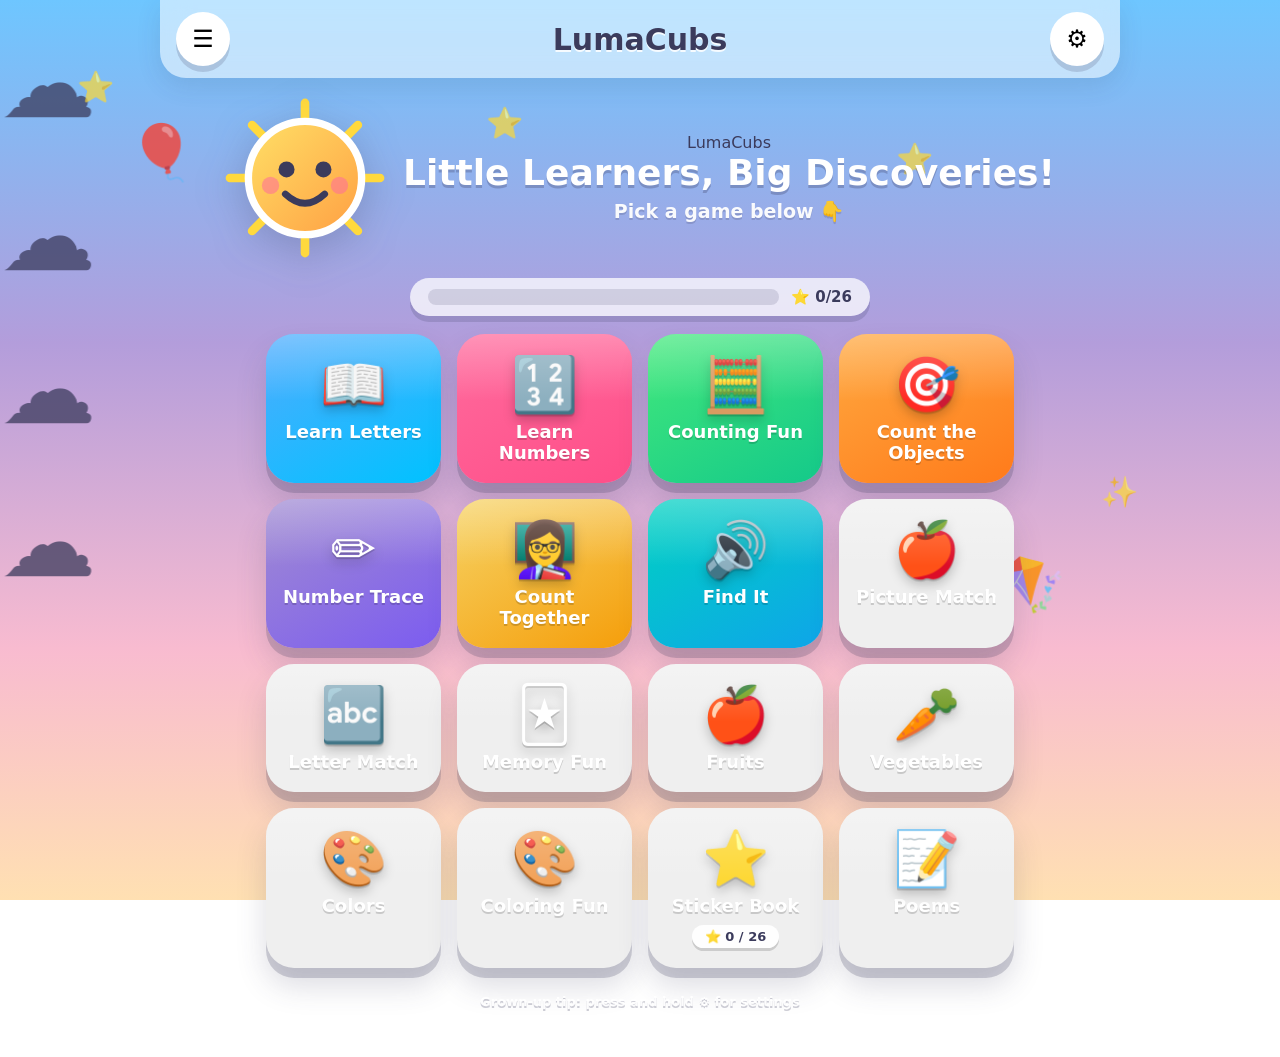
==== commit 593b5313: "i have changed the ui/ux" ====
--- a/Lumacubs.html
+++ b/Lumacubs.html
@@ -3,13 +3,16 @@
 <head>
   <meta charset="utf-8">
   <meta name="viewport" content="width=device-width, initial-scale=1, maximum-scale=1, user-scalable=no, viewport-fit=cover">
-  <title>Lumacubs — Alphabet Fun for Little Learners</title>
-  <meta name="description" content="Lumacubs is a colorful alphabet game for toddlers, built around everyday essentials like milk, toothbrush and soap.">
+  <title>LumaCubs — Little Learners, Big Discoveries!</title>
+  <meta name="description" content="LumaCubs — Little Learners, Big Discoveries! A colorful learning platform for toddlers ages 2–6, with alphabet, numbers, and everyday essentials.">
   <meta name="theme-color" content="#aee9ff">
   <meta name="mobile-web-app-capable" content="yes">
   <meta name="apple-mobile-web-app-capable" content="yes">
   <meta name="apple-mobile-web-app-status-bar-style" content="default">
-  <meta name="apple-mobile-web-app-title" content="Lumacubs">
+  <meta name="apple-mobile-web-app-title" content="LumaCubs">
+  <meta property="og:title" content="LumaCubs — Little Learners, Big Discoveries!">
+  <meta property="og:description" content="LumaCubs — Little Learners, Big Discoveries! Playful alphabet and early-learning activities for ages 2–6.">
+  <meta name="application-name" content="LumaCubs">
   <style>
 /* ============================================================
    Lumacubs — v2 playful redesign
@@ -2297,11 +2300,11 @@
   margin-bottom: 12px;
 }
 .trace-pick {
-  width: 48px;
-  height: 48px;
+  width: 44px;
+  height: 44px;
   border: 0;
-  border-radius: 16px;
-  font-size: 20px;
+  border-radius: 14px;
+  font-size: 16px;
   font-weight: 900;
   color: var(--ink);
   background: rgba(255, 255, 255, 0.9);
@@ -2366,7 +2369,9 @@
     radial-gradient(circle at 20% 15%, rgba(255, 217, 61, 0.35), transparent 40%),
     radial-gradient(circle at 85% 10%, rgba(79, 172, 254, 0.3), transparent 38%),
     linear-gradient(165deg, #fff, #ffe4ee 55%, #e3efff);
-  border: 4px solid #fff;
+  /* outline (not border) so SVG + canvas share the exact same box */
+  outline: 4px solid #fff;
+  border: 0;
   box-shadow: 0 12px 0 rgba(59, 59, 92, 0.12), 0 18px 36px rgba(59, 59, 92, 0.12);
   touch-action: none;
   user-select: none;
@@ -2392,10 +2397,10 @@
 .trace-path-dots {
   fill: none;
   stroke: #a78bfa;
-  stroke-width: 16;
+  stroke-width: 22;
   stroke-linecap: round;
   stroke-linejoin: round;
-  stroke-dasharray: 2 18;
+  stroke-dasharray: 2 20;
   opacity: 0.95;
 }
 .trace-arrow { pointer-events: none; }
@@ -2672,7 +2677,7 @@
   <header id="topbar">
     <button id="menuBtn" class="icon-btn" aria-label="Menu">☰</button>
     <button id="backBtn" class="icon-btn hidden" aria-label="Go back">←</button>
-    <h1 id="title">My Alphabet Day</h1>
+    <h1 id="title">LumaCubs</h1>
     <button id="parentBtn" class="icon-btn" aria-label="Grown-up settings, press and hold">⚙️</button>
   </header>
 
@@ -2832,79 +2837,105 @@
 
 const NUMBERS_1_20 = NUMBERS.slice(0, 20);
 
-/* SVG paths for number tracing (viewBox 0 0 200 280) — single-stroke friendly */
-const TRACE_NUMBERS = [
-  {
-    n: 1,
-    word: "One",
-    paths: ["M 110 48 L 110 236"],
-    start: { x: 110, y: 48 },
-    tip: "Start at the top and go straight down",
+/* Digit glyphs for tracing (local box ~0–90 x 40–240), composed into 1–30 */
+const TRACE_GLYPHS = {
+  0: {
+    paths: ["M 45 70 Q 14 70 14 140 Q 14 210 45 210 Q 76 210 76 140 Q 76 70 45 70"],
+    start: { x: 45, y: 70 },
   },
-  {
-    n: 2,
-    word: "Two",
-    paths: ["M 48 78 Q 48 42 100 42 Q 152 42 152 78 Q 152 118 58 168 L 152 236"],
-    start: { x: 48, y: 78 },
-    tip: "Curve across the top, then slide down and across",
+  1: {
+    paths: ["M 45 48 L 45 236"],
+    start: { x: 45, y: 48 },
   },
-  {
-    n: 3,
-    word: "Three",
-    paths: ["M 52 70 Q 52 42 100 42 Q 152 42 152 78 Q 152 110 110 118 Q 152 126 152 168 Q 152 220 100 220 Q 52 220 52 190"],
-    start: { x: 52, y: 70 },
-    tip: "Make two bumps from top to bottom",
+  2: {
+    paths: ["M 16 78 Q 16 42 45 42 Q 78 42 78 78 Q 78 118 18 168 L 78 236"],
+    start: { x: 16, y: 78 },
   },
-  {
-    n: 4,
-    word: "Four",
-    paths: ["M 148 42 L 52 168 L 168 168", "M 148 42 L 148 236"],
-    start: { x: 148, y: 42 },
-    tip: "Down the slant, across, then down the tall line",
+  3: {
+    paths: ["M 18 70 Q 18 42 45 42 Q 78 42 78 78 Q 78 110 50 118 Q 78 126 78 168 Q 78 220 45 220 Q 18 220 18 190"],
+    start: { x: 18, y: 70 },
   },
-  {
-    n: 5,
-    word: "Five",
-    paths: ["M 148 48 L 62 48 L 54 128 Q 54 108 100 108 Q 156 108 156 168 Q 156 228 100 228 Q 52 228 52 188"],
-    start: { x: 148, y: 48 },
-    tip: "Across the top, down, then around the belly",
+  4: {
+    paths: ["M 70 42 L 14 168 L 80 168", "M 70 42 L 70 236"],
+    start: { x: 70, y: 42 },
   },
-  {
-    n: 6,
-    word: "Six",
-    paths: ["M 132 58 Q 52 90 52 160 Q 52 230 100 230 Q 156 230 156 176 Q 156 128 100 128 Q 62 128 62 160"],
-    start: { x: 132, y: 58 },
-    tip: "Curl down from the top and loop around",
+  5: {
+    paths: ["M 74 48 L 20 48 L 16 128 Q 16 108 45 108 Q 78 108 78 168 Q 78 228 45 228 Q 16 228 16 188"],
+    start: { x: 74, y: 48 },
   },
-  {
-    n: 7,
-    word: "Seven",
-    paths: ["M 48 52 L 152 52 L 88 236"],
-    start: { x: 48, y: 52 },
-    tip: "Across the top, then down the diagonal",
+  6: {
+    paths: ["M 66 58 Q 16 90 16 160 Q 16 230 45 230 Q 78 230 78 176 Q 78 128 45 128 Q 24 128 24 160"],
+    start: { x: 66, y: 58 },
   },
-  {
-    n: 8,
-    word: "Eight",
-    paths: ["M 100 42 Q 156 42 156 90 Q 156 124 100 140 Q 44 156 44 198 Q 44 240 100 240 Q 156 240 156 198 Q 156 156 100 140 Q 44 124 44 90 Q 44 42 100 42"],
-    start: { x: 100, y: 42 },
-    tip: "Trace the top loop, then the bottom loop",
+  7: {
+    paths: ["M 14 52 L 78 52 L 40 236"],
+    start: { x: 14, y: 52 },
   },
-  {
-    n: 9,
-    word: "Nine",
-    paths: ["M 132 160 Q 132 108 100 108 Q 52 108 52 156 Q 52 204 100 204 Q 148 204 148 156 L 148 58 Q 148 42 100 42 Q 58 42 52 78"],
-    start: { x: 132, y: 160 },
-    tip: "Around the circle, then down the stick",
+  8: {
+    paths: ["M 45 42 Q 78 42 78 90 Q 78 124 45 140 Q 12 156 12 198 Q 12 240 45 240 Q 78 240 78 198 Q 78 156 45 140 Q 12 124 12 90 Q 12 42 45 42"],
+    start: { x: 45, y: 42 },
   },
-  {
-    n: 10,
-    word: "Ten",
-    paths: ["M 58 48 L 58 236", "M 128 78 Q 98 78 98 140 Q 98 202 128 202 Q 168 202 168 140 Q 168 78 128 78"],
-    start: { x: 58, y: 48 },
-    tip: "Trace the 1, then the 0",
+  9: {
+    paths: ["M 66 160 Q 66 108 45 108 Q 14 108 14 156 Q 14 204 45 204 Q 74 204 74 156 L 74 58 Q 74 42 45 42 Q 18 42 14 78"],
+    start: { x: 66, y: 160 },
   },
-];
+};
+
+/* Shift absolute M/L/Q path coordinates by dx (no SVG transforms needed) */
+function offsetPathD(d, dx) {
+  if (!dx) return d;
+  return d.replace(/([MLQ])([^MLQ]*)/gi, (_, cmd, body) => {
+    const nums = body.trim().split(/[\s,]+/).filter(Boolean).map(parseFloat);
+    const out = nums.map((v, i) => (i % 2 === 0 ? Math.round((v + dx) * 100) / 100 : v));
+    return cmd + " " + out.join(" ");
+  });
+}
+
+function buildTraceNumber(n) {
+  const digits = String(n).split("").map(d => parseInt(d, 10));
+  const two = digits.length > 1;
+  const slots = digits.map((digit, i) => ({
+    digit,
+    dx: two ? 12 + i * 96 : 55,
+  }));
+  const paths = [];
+  let start = null;
+  slots.forEach((slot, idx) => {
+    const glyph = TRACE_GLYPHS[slot.digit];
+    glyph.paths.forEach(d => {
+      paths.push(offsetPathD(d, slot.dx));
+    });
+    if (idx === 0) {
+      start = { x: glyph.start.x + slot.dx, y: glyph.start.y };
+    }
+  });
+  const tip = two
+    ? `Trace ${digits[0]}, then ${digits[1]}`
+    : (
+      [
+        "",
+        "Start at the top and go straight down",
+        "Curve across the top, then slide down and across",
+        "Make two bumps from top to bottom",
+        "Down the slant, across, then down the tall line",
+        "Across the top, down, then around the belly",
+        "Curl down from the top and loop around",
+        "Across the top, then down the diagonal",
+        "Trace the top loop, then the bottom loop",
+        "Around the circle, then down the stick",
+      ][n] || "Follow the dots"
+    );
+  return {
+    n,
+    word: numberWord(n),
+    paths,
+    start,
+    tip,
+  };
+}
+
+/* Traceable numbers 1–30 */
+const TRACE_NUMBERS = Array.from({ length: 30 }, (_, i) => buildTraceNumber(i + 1));
 
 /* Extra fruits & vegetables for coloring and matching games */
 const FRUITS = [
@@ -3654,7 +3685,7 @@
   /* -------- home -------- */
 
   VIEWS.home = function () {
-    titleEl.textContent = "🌈 Lumacubs";
+    titleEl.textContent = "LumaCubs";
 
     // --- hero: sun mascot + greeting + sticker progress ---
     const count = stickerCount();
@@ -3685,7 +3716,8 @@
         <path d="M49 78 Q65 93 81 78" stroke="#3b3b5c" stroke-width="5.5" fill="none" stroke-linecap="round"/>
       </svg>
       <div class="hero-text">
-        <div class="hero-title">Let's learn the alphabet!</div>
+        <div class="hero-brand">LumaCubs</div>
+        <div class="hero-title">Little Learners, Big Discoveries!</div>
         <div class="hero-sub">${activeProfile
           ? "Hi " + escapeHtml(activeProfile.name) + "! Pick a game below 👇"
           : "Pick a game below 👇"}</div>
@@ -4519,7 +4551,7 @@
       <span class="count-game-launch-emoji">✏️</span>
       <span class="count-game-launch-text">
         <strong>Number Trace</strong>
-        <small>Trace dotted numbers 1–10 with your finger!</small>
+        <small>Trace dotted numbers 1–30 with your finger!</small>
       </span>
       <span class="count-game-launch-go">Trace →</span>`);
     traceLaunch.type = "button";
@@ -4956,7 +4988,7 @@
     round();
   };
 
-  /* -------- Number Tracing 1–10 -------- */
+  /* -------- Number Tracing 1–30 -------- */
 
   VIEWS.countTrace = function () {
     titleEl.textContent = "✏️ Number Trace";
@@ -4968,10 +5000,10 @@
     let lastVb = null;
     let hitPoints = [];
     let hitCount = 0;
-    // Toddler-friendly: easier pass + wider hit area
-    const PASS = 0.55;
-    const HIT_R = 34;
+    const PASS = 0.32; // toddler-friendly — about 1/3 of the path
+    const HIT_R = 58;  // fat-finger friendly (viewBox units)
     const VB = { w: 200, h: 280 };
+    const svgNS = "http://www.w3.org/2000/svg";
 
     const wrap = el("div", "trace-wrap");
     const picker = el("div", "trace-picker");
@@ -4985,11 +5017,9 @@
     status.setAttribute("role", "status");
     status.setAttribute("aria-live", "polite");
 
-    const svgNS = "http://www.w3.org/2000/svg";
     const svg = document.createElementNS(svgNS, "svg");
     svg.setAttribute("viewBox", `0 0 ${VB.w} ${VB.h}`);
-    // Stretch guide to fill board so hit-tests match finger/mouse drawing
-    svg.setAttribute("preserveAspectRatio", "none");
+    svg.setAttribute("preserveAspectRatio", "xMidYMid meet");
     svg.setAttribute("class", "trace-svg");
     svg.setAttribute("aria-hidden", "true");
 
@@ -5024,60 +5054,25 @@
       picker.appendChild(b);
     });
 
-    function setupStrokeStyle() {
-      const rect = canvas.getBoundingClientRect();
-      const dpr = Math.min(window.devicePixelRatio || 1, 2);
-      ctx.setTransform(dpr, 0, 0, dpr, 0, 0);
-      ctx.lineCap = "round";
-      ctx.lineJoin = "round";
-      ctx.strokeStyle = "#ff6b9d";
-      ctx.lineWidth = Math.max(14, rect.width * 0.045);
+    /* Shared layout: board content box ↔ viewBox (same math for ink + hits) */
+    function layoutMetrics() {
+      const rect = board.getBoundingClientRect();
+      const bw = board.clientWidth || rect.width;
+      const bh = board.clientHeight || rect.height;
+      const borderX = (rect.width - bw) / 2;
+      const borderY = (rect.height - bh) / 2;
+      const scale = Math.min(bw / VB.w, bh / VB.h);
+      const ox = (bw - VB.w * scale) / 2;
+      const oy = (bh - VB.h * scale) / 2;
+      return { rect, bw, bh, borderX, borderY, scale, ox, oy };
     }
 
-    function resizeCanvas() {
-      const avail = board.parentElement ? board.parentElement.getBoundingClientRect().width : board.getBoundingClientRect().width;
-      const dpr = Math.min(window.devicePixelRatio || 1, 2);
-      // Keep exact viewBox aspect so guide + drawing stay aligned
-      let w = Math.max(260, Math.floor(avail || 320));
-      let h = Math.floor(w * (VB.h / VB.w));
-      if (h > 440) {
-        h = 440;
-        w = Math.floor(h * (VB.w / VB.h));
-      }
-      board.style.width = w + "px";
-      board.style.height = h + "px";
-      board.style.marginLeft = "auto";
-      board.style.marginRight = "auto";
-      canvas.width = Math.floor(w * dpr);
-      canvas.height = Math.floor(h * dpr);
-      canvas.style.width = w + "px";
-      canvas.style.height = h + "px";
-      setupStrokeStyle();
-      ctx.clearRect(0, 0, w, h);
-    }
-
-    function clientToViewBox(clientX, clientY) {
-      const rect = canvas.getBoundingClientRect();
-      if (!rect.width || !rect.height) return { x: 0, y: 0 };
-      return {
-        x: ((clientX - rect.left) / rect.width) * VB.w,
-        y: ((clientY - rect.top) / rect.height) * VB.h,
-      };
-    }
-
-    function clientToCanvas(clientX, clientY) {
-      const rect = canvas.getBoundingClientRect();
-      return {
-        x: clientX - rect.left,
-        y: clientY - rect.top,
-      };
-    }
-
-    function samplePath(pathEl, step) {
-      const len = pathEl.getTotalLength();
+    function samplePathEl(pathEl, step) {
+      let len = 0;
+      try { len = pathEl.getTotalLength(); } catch (e) { return []; }
       if (!len || !isFinite(len)) return [];
       const pts = [];
-      const n = Math.max(16, Math.ceil(len / step));
+      const n = Math.max(24, Math.ceil(len / step));
       for (let i = 0; i <= n; i++) {
         const p = pathEl.getPointAtLength((len * i) / n);
         pts.push({ x: p.x, y: p.y, hit: false });
@@ -5085,21 +5080,81 @@
       return pts;
     }
 
+    function setupStrokeStyle(cssW) {
+      const dpr = Math.min(window.devicePixelRatio || 1, 2);
+      ctx.setTransform(dpr, 0, 0, dpr, 0, 0);
+      ctx.lineCap = "round";
+      ctx.lineJoin = "round";
+      ctx.strokeStyle = "#ff6b9d";
+      ctx.lineWidth = Math.max(18, cssW * 0.06);
+    }
+
+    function resizeCanvas() {
+      const avail = wrap.getBoundingClientRect().width || 320;
+      let outerW = Math.max(280, Math.floor(avail));
+      let outerH = Math.floor(outerW * (VB.h / VB.w));
+      if (outerH > 460) {
+        outerH = 460;
+        outerW = Math.floor(outerH * (VB.w / VB.h));
+      }
+      board.style.width = outerW + "px";
+      board.style.height = outerH + "px";
+      board.style.marginLeft = "auto";
+      board.style.marginRight = "auto";
+
+      // Match SVG exactly: use content box (border-box subtracts the 4px border)
+      const cw = board.clientWidth || outerW;
+      const ch = board.clientHeight || outerH;
+      const dpr = Math.min(window.devicePixelRatio || 1, 2);
+      canvas.width = Math.max(1, Math.floor(cw * dpr));
+      canvas.height = Math.max(1, Math.floor(ch * dpr));
+      canvas.style.width = cw + "px";
+      canvas.style.height = ch + "px";
+      setupStrokeStyle(cw);
+      ctx.clearRect(0, 0, cw, ch);
+    }
+
+    function clientToViewBox(clientX, clientY) {
+      const m = layoutMetrics();
+      const x = clientX - m.rect.left - m.borderX;
+      const y = clientY - m.rect.top - m.borderY;
+      return {
+        x: (x - m.ox) / m.scale,
+        y: (y - m.oy) / m.scale,
+      };
+    }
+
+    function clientToCanvas(clientX, clientY) {
+      const m = layoutMetrics();
+      return {
+        x: clientX - m.rect.left - m.borderX,
+        y: clientY - m.rect.top - m.borderY,
+      };
+    }
+
+    function celebrate() {
+      if (completed) return;
+      completed = true;
+      status.className = "trace-status yes";
+      status.textContent = "🎉 Amazing tracing! You did it!";
+      snd.fanfare();
+      confetti(30);
+      toast("🎉 Perfect tracing!");
+      const digit = TRACE_NUMBERS[digitIndex];
+      speak(`Amazing! You traced number ${digit.word}!`, { rate: 0.9, pitch: 1.15 });
+      board.classList.add("trace-done");
+    }
+
     function updateProgress() {
-      const pct = hitPoints.length ? Math.round((hitCount / hitPoints.length) * 100) : 0;
+      if (!hitPoints.length) {
+        fillEl.style.width = "0%";
+        labelEl.textContent = "0%";
+        return;
+      }
+      const pct = Math.round((hitCount / hitPoints.length) * 100);
       fillEl.style.width = pct + "%";
       labelEl.textContent = pct + "%";
-      if (!completed && hitPoints.length && hitCount / hitPoints.length >= PASS) {
-        completed = true;
-        status.className = "trace-status yes";
-        status.textContent = "🎉 Amazing tracing! You did it!";
-        snd.fanfare();
-        confetti(30);
-        toast("🎉 Perfect tracing!");
-        const digit = TRACE_NUMBERS[digitIndex];
-        speak(`Amazing! You traced number ${digit.word}!`, { rate: 0.9, pitch: 1.15 });
-        board.classList.add("trace-done");
-      }
+      if (!completed && hitCount / hitPoints.length >= PASS) celebrate();
     }
 
     function markHits(vx, vy) {
@@ -5119,14 +5174,11 @@
       if (gained) updateProgress();
     }
 
-    // Fill gaps between pointer samples so fast swipes still count
     function markSegment(v0, v1) {
-      if (!v0 || !v1) {
-        if (v1) markHits(v1.x, v1.y);
-        return;
-      }
+      if (!v1) return;
+      if (!v0) { markHits(v1.x, v1.y); return; }
       const dist = Math.hypot(v1.x - v0.x, v1.y - v0.y);
-      const steps = Math.max(1, Math.ceil(dist / 6));
+      const steps = Math.max(1, Math.ceil(dist / 3));
       for (let i = 0; i <= steps; i++) {
         const t = i / steps;
         markHits(v0.x + (v1.x - v0.x) * t, v0.y + (v1.y - v0.y) * t);
@@ -5134,18 +5186,27 @@
     }
 
     function clearInk(resetHits) {
-      const rect = canvas.getBoundingClientRect();
-      setupStrokeStyle();
-      ctx.clearRect(0, 0, rect.width, rect.height);
+      const cw = board.clientWidth || 280;
+      const ch = board.clientHeight || 280;
+      setupStrokeStyle(cw);
+      ctx.clearRect(0, 0, cw, ch);
       if (resetHits) {
         hitPoints.forEach(p => { p.hit = false; });
         hitCount = 0;
         completed = false;
         board.classList.remove("trace-done");
         status.className = "trace-status";
-        status.textContent = "Follow the arrows and trace the dots!";
+        status.textContent = "Trace on the purple dots — progress goes up!";
         updateProgress();
       }
+    }
+
+    function rebuildHitsFromDom() {
+      hitPoints = [];
+      hitCount = 0;
+      svg.querySelectorAll(".trace-path-dots").forEach(pathEl => {
+        hitPoints = hitPoints.concat(samplePathEl(pathEl, 4));
+      });
     }
 
     function loadDigit(speakIt) {
@@ -5156,17 +5217,17 @@
           <strong>Trace ${digit.n}</strong>
           <span>${digit.tip}</span>
         </div>`;
+
       svg.innerHTML = "";
       const guide = document.createElementNS(svgNS, "g");
       guide.setAttribute("class", "trace-guide");
-      digit.paths.forEach(d => {
+      (digit.paths || []).forEach(d => {
         const path = document.createElementNS(svgNS, "path");
         path.setAttribute("d", d);
         path.setAttribute("class", "trace-path-dots");
         guide.appendChild(path);
       });
-      // Directional arrow at start
-      const start = digit.start;
+      const start = digit.start || { x: 100, y: 40 };
       const arrow = document.createElementNS(svgNS, "g");
       arrow.setAttribute("class", "trace-arrow");
       arrow.setAttribute("transform", `translate(${start.x}, ${start.y})`);
@@ -5176,19 +5237,17 @@
         <text class="trace-start-label" x="0" y="-18" text-anchor="middle">Start</text>`;
       svg.append(guide, arrow);
 
-      // Sample hit points from rendered paths
-      hitPoints = [];
-      hitCount = 0;
       completed = false;
       board.classList.remove("trace-done");
-      const pathNodes = svg.querySelectorAll(".trace-path-dots");
-      pathNodes.forEach(pathEl => {
-        hitPoints = hitPoints.concat(samplePath(pathEl, 6));
-      });
       resizeCanvas();
+      rebuildHitsFromDom();
       clearInk(true);
-      status.className = "trace-status";
-      status.textContent = "Follow the pink Start dot and trace the purple dots!";
+
+      if (!hitPoints.length) {
+        status.textContent = "⚠️ Could not load this number. Try another.";
+      } else {
+        status.textContent = "Follow Start → trace the purple dots!";
+      }
       if (speakIt) {
         speak(`Let's trace number ${digit.word}. ${digit.tip}.`, { rate: 0.82, pitch: 1.1 });
       }
@@ -5205,6 +5264,8 @@
       lastVb = v;
       ctx.beginPath();
       ctx.moveTo(c.x, c.y);
+      ctx.lineTo(c.x + 0.01, c.y + 0.01);
+      ctx.stroke();
       markHits(v.x, v.y);
     }
 
@@ -5224,19 +5285,18 @@
       lastVb = v;
     }
 
-    function pointerUp(e) {
+    function pointerUp() {
       if (!drawing) return;
       drawing = false;
       lastPt = null;
       lastVb = null;
-      try { canvas.releasePointerCapture(e.pointerId); } catch (err) {}
     }
 
-    canvas.addEventListener("pointerdown", pointerDown);
-    canvas.addEventListener("pointermove", pointerMove);
+    canvas.addEventListener("pointerdown", pointerDown, { passive: false });
+    canvas.addEventListener("pointermove", pointerMove, { passive: false });
     canvas.addEventListener("pointerup", pointerUp);
     canvas.addEventListener("pointercancel", pointerUp);
-    canvas.addEventListener("pointerleave", e => { if (drawing) pointerUp(e); });
+    canvas.addEventListener("lostpointercapture", pointerUp);
 
     clearBtn.addEventListener("click", () => {
       snd.pop();
@@ -5259,11 +5319,14 @@
         window.removeEventListener("resize", onResize);
         return;
       }
+      const pct = hitPoints.length ? hitCount / hitPoints.length : 0;
       resizeCanvas();
+      fillEl.style.width = Math.round(pct * 100) + "%";
+      labelEl.textContent = Math.round(pct * 100) + "%";
     };
     window.addEventListener("resize", onResize);
 
-    loadDigit(true);
+    later(() => loadDigit(true), 30);
   };
 
   /* Interactive counting playground for 1–20 */
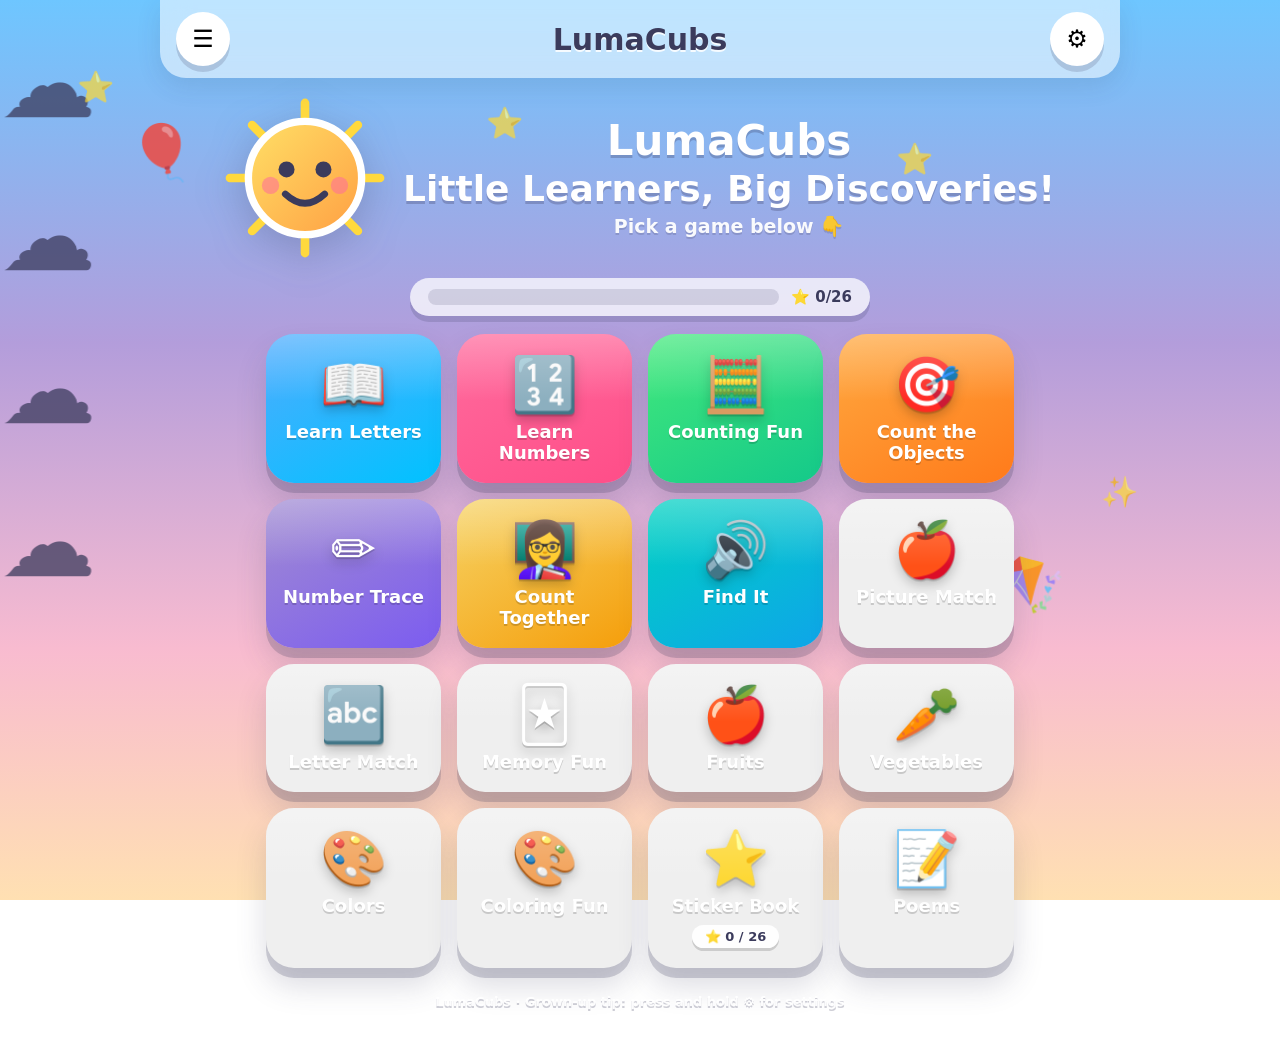
==== commit 9ae4c603: "changed interface" ====
--- a/Lumacubs.html
+++ b/Lumacubs.html
@@ -196,6 +196,14 @@
 }
 
 .hero-text { text-align: center; }
+.hero-brand {
+  font-size: clamp(28px, 6vw, 42px);
+  font-weight: 900;
+  color: #fff;
+  text-shadow: 0 3px 0 rgba(59, 59, 92, 0.28);
+  line-height: 1.1;
+  margin-bottom: 4px;
+}
 .hero-title {
   font-size: clamp(24px, 5vw, 36px);
   font-weight: 900;
@@ -3759,7 +3767,7 @@
       grid.appendChild(b);
     });
 
-    const tip = el("div", "parent-tip", "Grown-up tip: press and hold ⚙️ for settings");
+    const tip = el("div", "parent-tip", "LumaCubs · Grown-up tip: press and hold ⚙️ for settings");
     screenRoot.append(hero, progress, grid, tip);
   };
 
